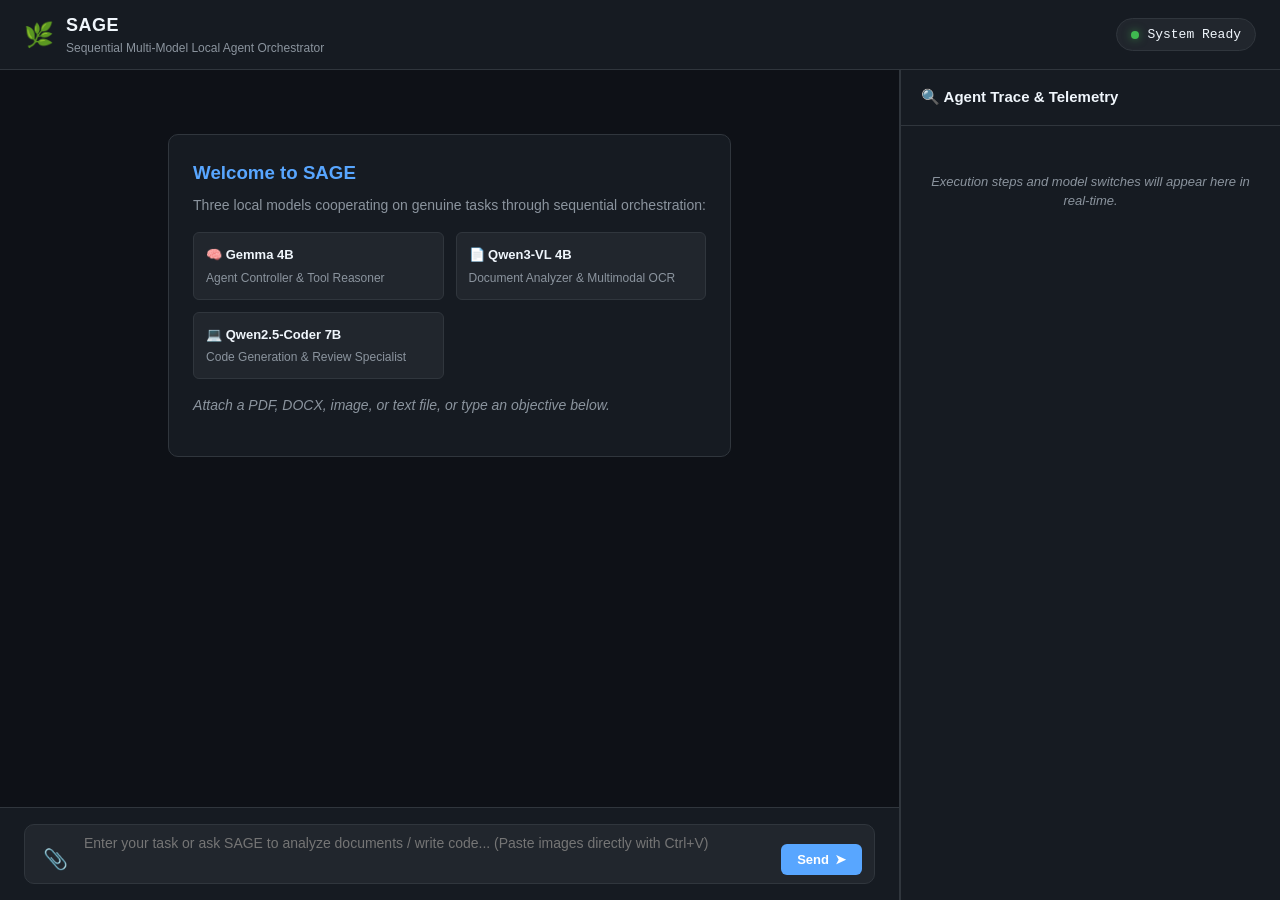
==== static/index.html @ 64a79b0f "feat: Implement minimal sequential multi-model agent orchestrator (SAGE)" ====
<!DOCTYPE html>
<html lang="en">
<head>
    <meta charset="UTF-8">
    <meta name="viewport" content="width=device-width, initial-scale=1.0">
    <title>SAGE — Local Multi-Model Agent</title>
    <link rel="stylesheet" href="/static/style.css">
</head>
<body>
    <div class="app-container">
        <!-- Header -->
        <header class="header">
            <div class="header-left">
                <div class="logo-icon">🌿</div>
                <div>
                    <h1>SAGE</h1>
                    <p class="subtitle">Sequential Multi-Model Local Agent Orchestrator</p>
                </div>
            </div>
            <div class="header-right">
                <div class="model-badge" id="statusBadge">
                    <span class="status-dot online"></span>
                    <span id="currentModelLabel">System Ready</span>
                </div>
            </div>
        </header>

        <!-- Main Content Layout -->
        <main class="main-layout">
            <!-- Chat Container -->
            <section class="chat-section">
                <div class="chat-history" id="chatHistory">
                    <div class="welcome-card">
                        <h3>Welcome to SAGE</h3>
                        <p>Three local models cooperating on genuine tasks through sequential orchestration:</p>
                        <div class="model-grid-summary">
                            <div class="summary-card">
                                <strong>🧠 Gemma 4B</strong>
                                <span>Agent Controller & Tool Reasoner</span>
                            </div>
                            <div class="summary-card">
                                <strong>📄 Qwen3-VL 4B</strong>
                                <span>Document Analyzer & Multimodal OCR</span>
                            </div>
                            <div class="summary-card">
                                <strong>💻 Qwen2.5-Coder 7B</strong>
                                <span>Code Generation & Review Specialist</span>
                            </div>
                        </div>
                        <p class="hint">Attach a PDF, DOCX, image, or text file, or type an objective below.</p>
                    </div>
                </div>

                <!-- Input Area -->
                <div class="input-container">
                    <!-- Attachments Preview Area -->
                    <div class="attachments-tray" id="attachmentsTray" style="display: none;"></div>

                    <!-- Drop Zone Overlay (Hidden until drag) -->
                    <div class="drop-zone-overlay" id="dropZoneOverlay">
                        <div class="drop-zone-content">
                            <span>📁 Drop files here to attach to SAGE</span>
                        </div>
                    </div>

                    <!-- Input Bar -->
                    <div class="input-bar">
                        <input type="file" id="fileInput" multiple style="display: none;">
                        <button type="button" class="btn-icon" id="attachBtn" title="Attach Files (PDF, DOCX, Images, Text)">
                            📎
                        </button>
                        <textarea 
                            id="promptInput" 
                            rows="2" 
                            placeholder="Enter your task or ask SAGE to analyze documents / write code... (Paste images directly with Ctrl+V)"
                        ></textarea>
                        <button type="button" class="btn-send" id="sendBtn">
                            <span>Send</span>
                            <span class="send-icon">➤</span>
                        </button>
                    </div>
                </div>
            </section>

            <!-- Trace & Telemetry Sidebar -->
            <aside class="trace-section" id="traceSidebar">
                <div class="trace-header">
                    <h2>🔍 Agent Trace & Telemetry</h2>
                </div>

                <!-- Telemetry Stats -->
                <div class="telemetry-card" id="telemetryCard" style="display: none;">
                    <div class="telemetry-title">Latest Run Metrics</div>
                    <div class="metrics-grid">
                        <div class="metric-item">
                            <span class="metric-label">Agent Calls:</span>
                            <span class="metric-val" id="metricAgentCalls">0</span>
                        </div>
                        <div class="metric-item">
                            <span class="metric-label">Doc Analyzer:</span>
                            <span class="metric-val" id="metricDocCalls">0</span>
                        </div>
                        <div class="metric-item">
                            <span class="metric-label">Coder Calls:</span>
                            <span class="metric-val" id="metricCoderCalls">0</span>
                        </div>
                        <div class="metric-item">
                            <span class="metric-label">Model Switches:</span>
                            <span class="metric-val" id="metricSwitches">0</span>
                        </div>
                        <div class="metric-item full-width">
                            <span class="metric-label">Total Wall Time:</span>
                            <span class="metric-val highlight" id="metricWallTime">0.00s</span>
                        </div>
                    </div>
                </div>

                <!-- Trace Events Stream -->
                <div class="trace-timeline" id="traceTimeline">
                    <div class="trace-empty">Execution steps and model switches will appear here in real-time.</div>
                </div>
            </aside>
        </main>
    </div>

    <script src="/static/app.js"></script>
</body>
</html>
---- static/style.css ----
:root {
    --bg-main: #0e1117;
    --bg-card: #161b22;
    --bg-subtle: #21262d;
    --border-color: #30363d;
    --text-main: #f0f6fc;
    --text-muted: #8b949e;
    --accent-blue: #58a6ff;
    --accent-green: #3fb950;
    --accent-purple: #bc8cff;
    --accent-yellow: #d29922;
    --accent-red: #f85149;
    --radius-sm: 6px;
    --radius-md: 10px;
    --font-mono: ui-monospace, SFMono-Regular, "SF Mono", Menlo, Consolas, "Liberation Mono", monospace;
    --font-sans: -apple-system, BlinkMacSystemFont, "Segoe UI", Helvetica, Arial, sans-serif;
}

* {
    box-sizing: border-box;
    margin: 0;
    padding: 0;
}

body {
    background-color: var(--bg-main);
    color: var(--text-main);
    font-family: var(--font-sans);
    line-height: 1.5;
    height: 100vh;
    display: flex;
    overflow: hidden;
}

.app-container {
    display: flex;
    flex-direction: column;
    width: 100vw;
    height: 100vh;
}

/* Header */
.header {
    display: flex;
    justify-content: space-between;
    align-items: center;
    padding: 12px 24px;
    background-color: var(--bg-card);
    border-bottom: 1px solid var(--border-color);
}

.header-left {
    display: flex;
    align-items: center;
    gap: 12px;
}

.logo-icon {
    font-size: 24px;
}

.header-left h1 {
    font-size: 18px;
    font-weight: 700;
    letter-spacing: 0.5px;
    color: var(--text-main);
}

.subtitle {
    font-size: 12px;
    color: var(--text-muted);
}

.model-badge {
    display: flex;
    align-items: center;
    gap: 8px;
    background-color: var(--bg-subtle);
    padding: 6px 14px;
    border-radius: 20px;
    border: 1px solid var(--border-color);
    font-size: 13px;
    font-family: var(--font-mono);
}

.status-dot {
    width: 8px;
    height: 8px;
    border-radius: 50%;
    background-color: var(--accent-green);
    box-shadow: 0 0 8px rgba(63, 185, 80, 0.6);
}

/* Main Layout */
.main-layout {
    display: flex;
    flex: 1;
    overflow: hidden;
}

/* Chat Section */
.chat-section {
    flex: 1;
    display: flex;
    flex-direction: column;
    border-right: 1px solid var(--border-color);
    background-color: var(--bg-main);
    position: relative;
}

.chat-history {
    flex: 1;
    padding: 24px;
    overflow-y: auto;
    display: flex;
    flex-direction: column;
    gap: 20px;
}

.welcome-card {
    background-color: var(--bg-card);
    border: 1px solid var(--border-color);
    border-radius: var(--radius-md);
    padding: 24px;
    max-width: 700px;
    margin: 40px auto 0 auto;
}

.welcome-card h3 {
    margin-bottom: 8px;
    color: var(--accent-blue);
}

.welcome-card p {
    color: var(--text-muted);
    font-size: 14px;
    margin-bottom: 16px;
}

.model-grid-summary {
    display: grid;
    grid-template-columns: repeat(auto-fit, minmax(180px, 1fr));
    gap: 12px;
    margin-bottom: 16px;
}

.summary-card {
    background-color: var(--bg-subtle);
    border: 1px solid var(--border-color);
    border-radius: var(--radius-sm);
    padding: 12px;
    display: flex;
    flex-direction: column;
    gap: 4px;
}

.summary-card strong {
    font-size: 13px;
    color: var(--text-main);
}

.summary-card span {
    font-size: 12px;
    color: var(--text-muted);
}

.hint {
    font-size: 13px;
    font-style: italic;
    color: var(--text-muted);
}

/* Chat Bubbles */
.chat-msg {
    display: flex;
    flex-direction: column;
    gap: 6px;
    max-width: 85%;
    animation: fadeIn 0.2s ease-in-out;
}

.chat-msg.user {
    align-self: flex-end;
}

.chat-msg.sage {
    align-self: flex-start;
}

.msg-header {
    font-size: 12px;
    font-weight: 600;
    color: var(--text-muted);
    display: flex;
    align-items: center;
    gap: 8px;
}

.msg-bubble {
    padding: 14px 18px;
    border-radius: var(--radius-md);
    font-size: 14px;
    line-height: 1.6;
    word-break: break-word;
}

.chat-msg.user .msg-bubble {
    background-color: #1f3a5f;
    border: 1px solid #2f5a8f;
    color: #ffffff;
}

.chat-msg.sage .msg-bubble {
    background-color: var(--bg-card);
    border: 1px solid var(--border-color);
    color: var(--text-main);
}

.msg-bubble pre {
    background-color: #0b0d11;
    border: 1px solid var(--border-color);
    border-radius: var(--radius-sm);
    padding: 12px;
    overflow-x: auto;
    margin: 10px 0;
    font-family: var(--font-mono);
    font-size: 13px;
}

.msg-bubble code {
    font-family: var(--font-mono);
    background-color: rgba(110, 118, 129, 0.2);
    padding: 2px 5px;
    border-radius: 4px;
    font-size: 13px;
}

.msg-attachments {
    display: flex;
    flex-wrap: wrap;
    gap: 8px;
    margin-top: 8px;
}

.msg-file-chip {
    background-color: var(--bg-subtle);
    border: 1px solid var(--border-color);
    border-radius: var(--radius-sm);
    padding: 4px 10px;
    font-size: 12px;
    display: flex;
    align-items: center;
    gap: 6px;
}

/* Input Area */
.input-container {
    padding: 16px 24px;
    background-color: var(--bg-card);
    border-top: 1px solid var(--border-color);
    position: relative;
}

.attachments-tray {
    display: flex;
    flex-wrap: wrap;
    gap: 10px;
    padding-bottom: 12px;
}

.attachment-pill {
    display: flex;
    align-items: center;
    gap: 8px;
    background-color: var(--bg-subtle);
    border: 1px solid var(--border-color);
    border-radius: var(--radius-sm);
    padding: 4px 8px;
    font-size: 12px;
}

.attachment-thumb {
    width: 28px;
    height: 28px;
    object-fit: cover;
    border-radius: 4px;
}

.remove-btn {
    background: none;
    border: none;
    color: var(--text-muted);
    cursor: pointer;
    font-size: 14px;
    font-weight: bold;
    padding: 0 4px;
}

.remove-btn:hover {
    color: var(--accent-red);
}

.input-bar {
    display: flex;
    align-items: flex-end;
    gap: 10px;
    background-color: var(--bg-subtle);
    border: 1px solid var(--border-color);
    border-radius: var(--radius-md);
    padding: 8px 12px;
}

.input-bar:focus-within {
    border-color: var(--accent-blue);
}

.btn-icon {
    background: none;
    border: none;
    font-size: 20px;
    cursor: pointer;
    color: var(--text-muted);
    padding: 4px 6px;
    border-radius: var(--radius-sm);
}

.btn-icon:hover {
    color: var(--text-main);
    background-color: rgba(255, 255, 255, 0.05);
}

textarea {
    flex: 1;
    background: none;
    border: none;
    color: var(--text-main);
    font-family: var(--font-sans);
    font-size: 14px;
    resize: none;
    outline: none;
    max-height: 150px;
    line-height: 1.5;
}

.btn-send {
    display: flex;
    align-items: center;
    gap: 6px;
    background-color: var(--accent-blue);
    color: #ffffff;
    border: none;
    border-radius: var(--radius-sm);
    padding: 8px 16px;
    font-size: 13px;
    font-weight: 600;
    cursor: pointer;
    transition: background 0.15s;
}

.btn-send:hover {
    background-color: #4090ea;
}

.btn-send:disabled {
    opacity: 0.5;
    cursor: not-allowed;
}

/* Trace Sidebar */
.trace-section {
    width: 380px;
    background-color: var(--bg-card);
    display: flex;
    flex-direction: column;
    border-left: 1px solid var(--border-color);
    overflow-y: auto;
}

.trace-header {
    padding: 16px 20px;
    border-bottom: 1px solid var(--border-color);
}

.trace-header h2 {
    font-size: 15px;
    font-weight: 600;
    color: var(--text-main);
}

.telemetry-card {
    margin: 16px;
    background-color: var(--bg-subtle);
    border: 1px solid var(--border-color);
    border-radius: var(--radius-sm);
    padding: 12px;
}

.telemetry-title {
    font-size: 12px;
    font-weight: 700;
    text-transform: uppercase;
    color: var(--accent-blue);
    margin-bottom: 8px;
    letter-spacing: 0.5px;
}

.metrics-grid {
    display: grid;
    grid-template-columns: 1fr 1fr;
    gap: 8px;
}

.metric-item {
    font-size: 12px;
    display: flex;
    justify-content: space-between;
}

.metric-item.full-width {
    grid-column: span 2;
    border-top: 1px solid var(--border-color);
    padding-top: 6px;
    margin-top: 4px;
}

.metric-label {
    color: var(--text-muted);
}

.metric-val {
    font-family: var(--font-mono);
    font-weight: bold;
    color: var(--text-main);
}

.metric-val.highlight {
    color: var(--accent-green);
}

.trace-timeline {
    padding: 16px;
    display: flex;
    flex-direction: column;
    gap: 12px;
}

.trace-empty {
    font-size: 13px;
    color: var(--text-muted);
    font-style: italic;
    text-align: center;
    padding: 30px 10px;
}

.trace-event {
    background-color: var(--bg-subtle);
    border-left: 3px solid var(--accent-blue);
    border-radius: 0 var(--radius-sm) var(--radius-sm) 0;
    padding: 10px 12px;
    font-size: 12px;
    animation: fadeIn 0.2s ease-in-out;
}

.trace-event.gemma {
    border-left-color: var(--accent-blue);
}

.trace-event.document_analyzer {
    border-left-color: var(--accent-purple);
}

.trace-event.coder {
    border-left-color: var(--accent-yellow);
}

.trace-event-actor {
    font-weight: bold;
    color: var(--text-main);
    display: flex;
    justify-content: space-between;
    margin-bottom: 4px;
}

.trace-event-detail {
    color: var(--text-muted);
    font-family: var(--font-mono);
    word-break: break-all;
    font-size: 11px;
}

/* Drag and Drop Overlay */
.drop-zone-overlay {
    position: absolute;
    top: 0;
    left: 0;
    right: 0;
    bottom: 0;
    background-color: rgba(14, 17, 23, 0.9);
    border: 2px dashed var(--accent-blue);
    display: none;
    justify-content: center;
    align-items: center;
    z-index: 10;
}

.drop-zone-overlay.active {
    display: flex;
}

.drop-zone-content {
    font-size: 16px;
    font-weight: 600;
    color: var(--accent-blue);
}

@keyframes fadeIn {
    from { opacity: 0; transform: translateY(4px); }
    to { opacity: 1; transform: translateY(0); }
}
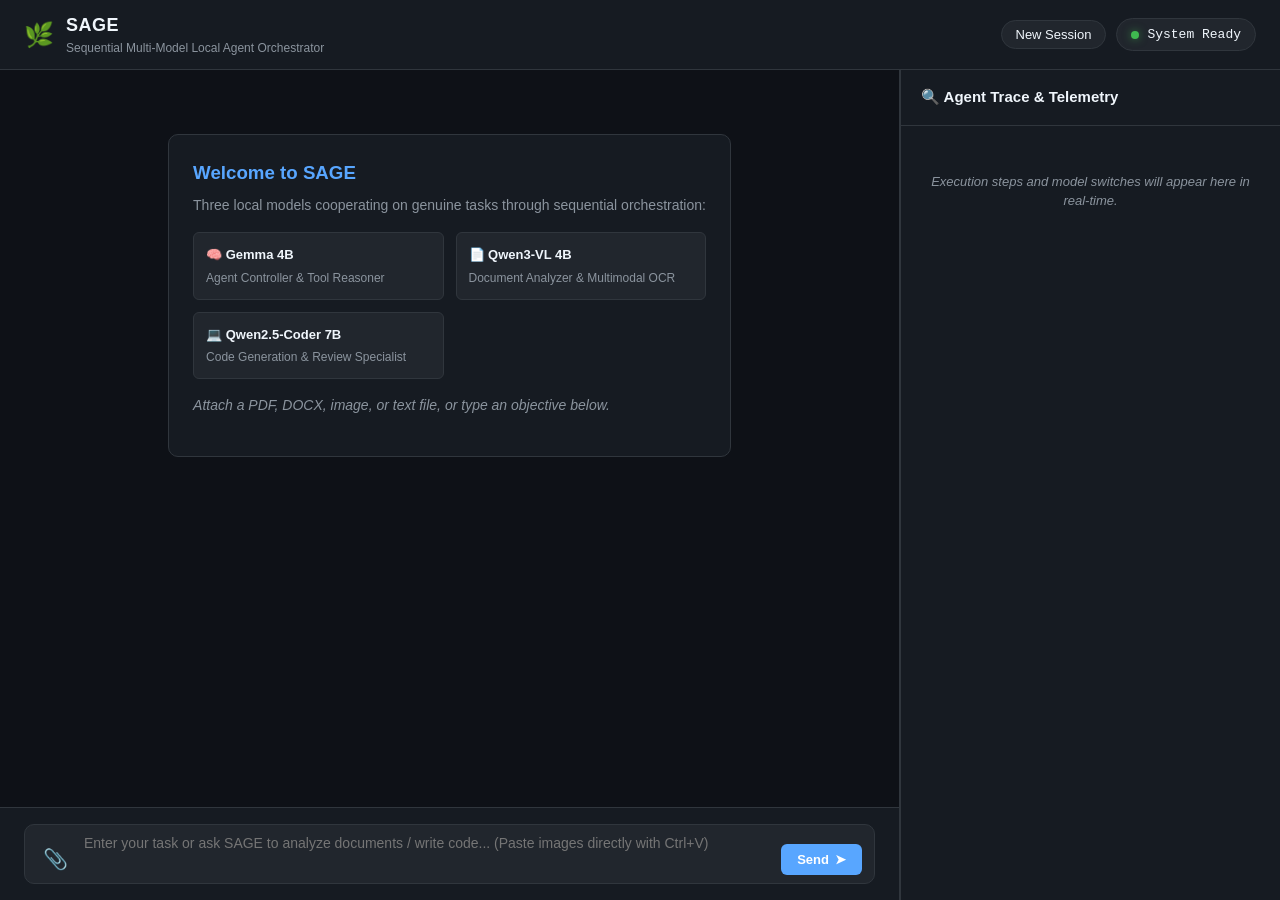
==== commit f8c7a656: "memory system" ====
--- a/static/index.html
+++ b/static/index.html
@@ -18,6 +18,7 @@
                 </div>
             </div>
             <div class="header-right">
+                <button type="button" class="btn-new-session" id="newSessionBtn" title="Start a fresh chat session">New Session</button>
                 <div class="model-badge" id="statusBadge">
                     <span class="status-dot online"></span>
                     <span id="currentModelLabel">System Ready</span>
--- a/static/style.css
+++ b/static/style.css
@@ -71,6 +71,31 @@
     color: var(--text-muted);
 }
 
+.header-right {
+    display: flex;
+    align-items: center;
+    gap: 10px;
+}
+
+.btn-new-session {
+    background-color: var(--bg-subtle);
+    color: var(--text-main);
+    border: 1px solid var(--border-color);
+    padding: 6px 14px;
+    border-radius: 20px;
+    font-size: 13px;
+    font-family: var(--font-sans);
+    font-weight: 500;
+    cursor: pointer;
+    transition: background-color 0.2s, border-color 0.2s;
+    outline: none;
+}
+
+.btn-new-session:hover {
+    background-color: #30363d;
+    border-color: var(--text-muted);
+}
+
 .model-badge {
     display: flex;
     align-items: center;
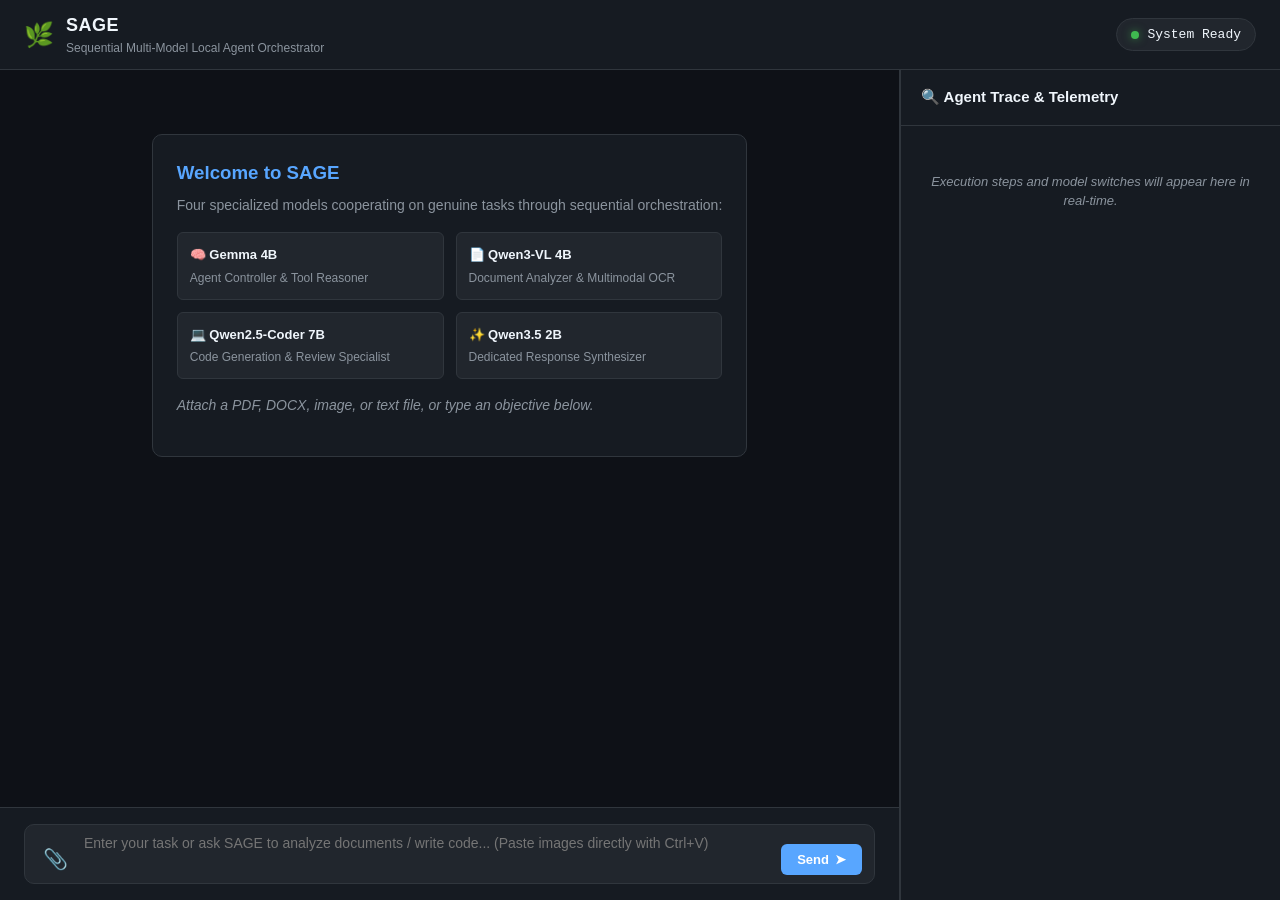
==== commit 7cc4a74d: "Update SAGE with Qwen3.5 tools, faster switching, UI improvements, and JS fix" ====
--- a/static/index.html
+++ b/static/index.html
@@ -4,7 +4,7 @@
     <meta charset="UTF-8">
     <meta name="viewport" content="width=device-width, initial-scale=1.0">
     <title>SAGE — Local Multi-Model Agent</title>
-    <link rel="stylesheet" href="/static/style.css">
+    <link rel="stylesheet" href="/static/style.css?v=2.4">
 </head>
 <body>
     <div class="app-container">
@@ -18,7 +18,6 @@
                 </div>
             </div>
             <div class="header-right">
-                <button type="button" class="btn-new-session" id="newSessionBtn" title="Start a fresh chat session">New Session</button>
                 <div class="model-badge" id="statusBadge">
                     <span class="status-dot online"></span>
                     <span id="currentModelLabel">System Ready</span>
@@ -33,7 +32,7 @@
                 <div class="chat-history" id="chatHistory">
                     <div class="welcome-card">
                         <h3>Welcome to SAGE</h3>
-                        <p>Three local models cooperating on genuine tasks through sequential orchestration:</p>
+                        <p>Four specialized models cooperating on genuine tasks through sequential orchestration:</p>
                         <div class="model-grid-summary">
                             <div class="summary-card">
                                 <strong>🧠 Gemma 4B</strong>
@@ -46,6 +45,10 @@
                             <div class="summary-card">
                                 <strong>💻 Qwen2.5-Coder 7B</strong>
                                 <span>Code Generation & Review Specialist</span>
+                            </div>
+                            <div class="summary-card">
+                                <strong>✨ Qwen3.5 2B</strong>
+                                <span>Dedicated Response Synthesizer</span>
                             </div>
                         </div>
                         <p class="hint">Attach a PDF, DOCX, image, or text file, or type an objective below.</p>
@@ -94,16 +97,24 @@
                     <div class="telemetry-title">Latest Run Metrics</div>
                     <div class="metrics-grid">
                         <div class="metric-item">
-                            <span class="metric-label">Agent Calls:</span>
+                            <span class="metric-label">🧠 Gemma 4B:</span>
                             <span class="metric-val" id="metricAgentCalls">0</span>
                         </div>
                         <div class="metric-item">
-                            <span class="metric-label">Doc Analyzer:</span>
+                            <span class="metric-label">📄 Qwen3-VL:</span>
                             <span class="metric-val" id="metricDocCalls">0</span>
                         </div>
                         <div class="metric-item">
-                            <span class="metric-label">Coder Calls:</span>
+                            <span class="metric-label">💻 Qwen2.5-Coder:</span>
                             <span class="metric-val" id="metricCoderCalls">0</span>
+                        </div>
+                        <div class="metric-item">
+                            <span class="metric-label">✨ Qwen3.5 2B:</span>
+                            <span class="metric-val" id="metricSynthesizerCalls">0</span>
+                        </div>
+                        <div class="metric-item">
+                            <span class="metric-label">Qwen3.5 Time:</span>
+                            <span class="metric-val highlight" id="metricSynthTime">0.00s</span>
                         </div>
                         <div class="metric-item">
                             <span class="metric-label">Model Switches:</span>
@@ -124,6 +135,6 @@
         </main>
     </div>
 
-    <script src="/static/app.js"></script>
+    <script src="/static/app.js?v=2.4"></script>
 </body>
 </html>
--- a/static/style.css
+++ b/static/style.css
@@ -71,31 +71,6 @@
     color: var(--text-muted);
 }
 
-.header-right {
-    display: flex;
-    align-items: center;
-    gap: 10px;
-}
-
-.btn-new-session {
-    background-color: var(--bg-subtle);
-    color: var(--text-main);
-    border: 1px solid var(--border-color);
-    padding: 6px 14px;
-    border-radius: 20px;
-    font-size: 13px;
-    font-family: var(--font-sans);
-    font-weight: 500;
-    cursor: pointer;
-    transition: background-color 0.2s, border-color 0.2s;
-    outline: none;
-}
-
-.btn-new-session:hover {
-    background-color: #30363d;
-    border-color: var(--text-muted);
-}
-
 .model-badge {
     display: flex;
     align-items: center;
@@ -496,6 +471,10 @@
 
 .trace-event.coder {
     border-left-color: var(--accent-yellow);
+}
+
+.trace-event.final_synthesizer {
+    border-left-color: #d946ef;
 }
 
 .trace-event-actor {
@@ -542,3 +521,184 @@
     from { opacity: 0; transform: translateY(4px); }
     to { opacity: 1; transform: translateY(0); }
 }
+
+/* Raw Turn Details Box */
+.trace-event details.raw-turn {
+    margin-top: 6px;
+    font-size: 11px;
+}
+
+.trace-event details.raw-turn summary {
+    cursor: pointer;
+    color: var(--accent-blue);
+    font-weight: 500;
+    user-select: none;
+}
+
+.trace-event details.raw-turn summary:hover {
+    text-decoration: underline;
+}
+
+.trace-event .raw-box {
+    margin: 4px 0 0 0;
+    padding: 6px 8px;
+    background: #0d1117;
+    border: 1px solid #30363d;
+    border-radius: 4px;
+    font-family: var(--font-mono);
+    font-size: 11px;
+    line-height: 1.4;
+    white-space: pre-wrap;
+    word-break: break-all;
+    color: #e6edf3;
+}
+
+.trace-event .raw-box .tag {
+    display: inline-block;
+    padding: 1px 4px;
+    border-radius: 3px;
+    font-size: 9px;
+    font-weight: bold;
+    text-transform: uppercase;
+    margin-bottom: 4px;
+}
+
+.trace-event .raw-box .tag.input {
+    background: #1f3a5f;
+    color: #58a6ff;
+}
+
+.trace-event .raw-box .tag.output {
+    background: #1e3a29;
+    color: #3fb950;
+}
+
+/* --- Visual Artifacts & Confident Images --- */
+.referenced-images-gallery {
+    display: flex;
+    flex-wrap: wrap;
+    gap: 12px;
+    margin-top: 14px;
+    padding-top: 12px;
+    border-top: 1px dashed var(--border-color);
+}
+
+.artifact-image-card {
+    background: var(--bg-main);
+    border: 1px solid var(--border-color);
+    border-radius: var(--radius-md);
+    padding: 10px;
+    max-width: 320px;
+    display: flex;
+    flex-direction: column;
+    gap: 8px;
+    transition: transform 0.2s ease, border-color 0.2s ease, box-shadow 0.2s ease;
+}
+
+.artifact-image-card:hover {
+    transform: translateY(-2px);
+    border-color: var(--accent-purple);
+    box-shadow: 0 4px 12px rgba(188, 140, 255, 0.15);
+}
+
+.artifact-image-header {
+    display: flex;
+    align-items: center;
+    justify-content: space-between;
+    gap: 8px;
+}
+
+.artifact-image-id {
+    font-family: var(--font-mono);
+    font-size: 11px;
+    color: var(--accent-purple);
+    font-weight: 600;
+}
+
+.artifact-image-card a,
+.inline-image-card a {
+    display: block;
+    overflow: hidden;
+    border-radius: var(--radius-sm);
+    background: #000;
+}
+
+.artifact-image-card img,
+.inline-image-card img {
+    display: block;
+    max-width: 100%;
+    max-height: 240px;
+    object-fit: contain;
+    border-radius: var(--radius-sm);
+    transition: opacity 0.2s ease, transform 0.2s ease;
+    cursor: zoom-in;
+}
+
+.artifact-image-card:hover img,
+.inline-image-card:hover img {
+    transform: scale(1.02);
+}
+
+.artifact-image-caption,
+.inline-image-caption {
+    font-size: 11px;
+    color: var(--text-muted);
+    line-height: 1.4;
+    word-break: break-word;
+}
+
+.inline-image-card {
+    display: inline-flex;
+    flex-direction: column;
+    margin: 10px 0;
+    max-width: 360px;
+    border: 1px solid var(--border-color);
+    border-radius: var(--radius-md);
+    padding: 8px;
+    background: var(--bg-main);
+}
+
+/* Chat Message Model Telemetry Pills */
+.msg-model-pills {
+    display: inline-flex;
+    flex-wrap: wrap;
+    gap: 6px;
+    margin-left: 10px;
+    vertical-align: middle;
+}
+
+.model-pill {
+    font-size: 10px;
+    font-family: var(--font-mono);
+    padding: 2px 8px;
+    border-radius: 12px;
+    background: rgba(255, 255, 255, 0.06);
+    border: 1px solid var(--border-color);
+    font-weight: 500;
+    display: inline-flex;
+    align-items: center;
+}
+
+.model-pill.gemma {
+    color: var(--accent-blue);
+    border-color: rgba(59, 130, 246, 0.35);
+    background: rgba(59, 130, 246, 0.08);
+}
+
+.model-pill.doc {
+    color: var(--accent-purple);
+    border-color: rgba(168, 85, 247, 0.35);
+    background: rgba(168, 85, 247, 0.08);
+}
+
+.model-pill.coder {
+    color: var(--accent-yellow);
+    border-color: rgba(234, 179, 8, 0.35);
+    background: rgba(234, 179, 8, 0.08);
+}
+
+.model-pill.qwen35 {
+    color: #e879f9;
+    border-color: rgba(217, 70, 239, 0.4);
+    background: rgba(217, 70, 239, 0.12);
+}
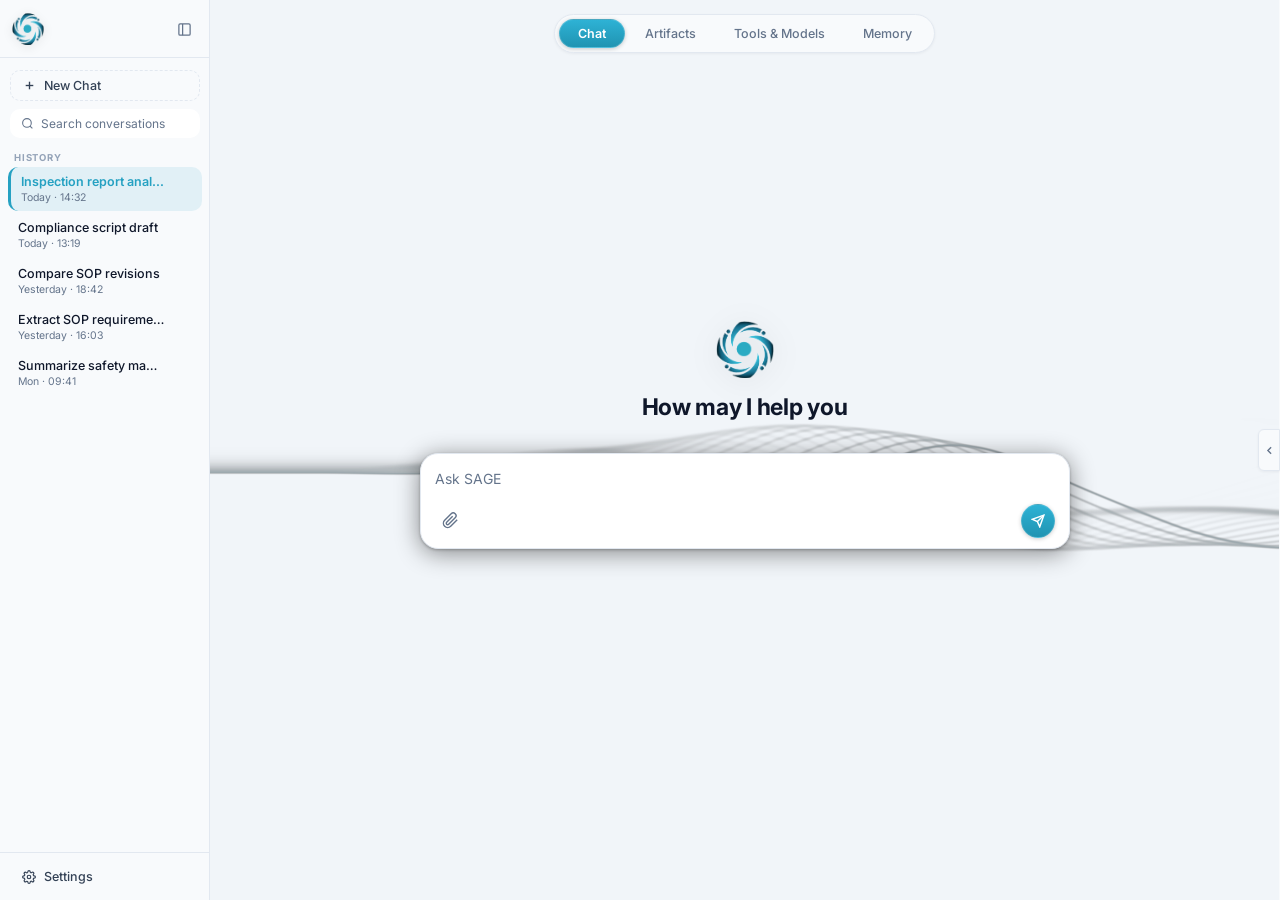
==== commit 1123db39: "Update frontend with 3D artifact graph, memory vault, and backend wiring" ====
--- a/static/index.html
+++ b/static/index.html
@@ -4,137 +4,827 @@
     <meta charset="UTF-8">
     <meta name="viewport" content="width=device-width, initial-scale=1.0">
     <title>SAGE — Local Multi-Model Agent</title>
-    <link rel="stylesheet" href="/static/style.css?v=2.4">
+    <meta name="description" content="SAGE — Sequential Multi-Model Local Agent Orchestrator.">
+    <link rel="preconnect" href="https://fonts.googleapis.com">
+    <link rel="preconnect" href="https://fonts.gstatic.com" crossorigin>
+    <link href="https://fonts.googleapis.com/css2?family=Inter:wght@300;400;500;600;700&display=swap" rel="stylesheet">
+    <link rel="stylesheet" href="/static/style.css">
 </head>
 <body>
-    <div class="app-container">
-        <!-- Header -->
-        <header class="header">
-            <div class="header-left">
-                <div class="logo-icon">🌿</div>
-                <div>
-                    <h1>SAGE</h1>
-                    <p class="subtitle">Sequential Multi-Model Local Agent Orchestrator</p>
-                </div>
-            </div>
-            <div class="header-right">
-                <div class="model-badge" id="statusBadge">
-                    <span class="status-dot online"></span>
-                    <span id="currentModelLabel">System Ready</span>
-                </div>
-            </div>
-        </header>
-
-        <!-- Main Content Layout -->
-        <main class="main-layout">
-            <!-- Chat Container -->
-            <section class="chat-section">
-                <div class="chat-history" id="chatHistory">
-                    <div class="welcome-card">
-                        <h3>Welcome to SAGE</h3>
-                        <p>Four specialized models cooperating on genuine tasks through sequential orchestration:</p>
-                        <div class="model-grid-summary">
-                            <div class="summary-card">
-                                <strong>🧠 Gemma 4B</strong>
-                                <span>Agent Controller & Tool Reasoner</span>
+<div class="app-shell">
+
+    <!-- ════ LEFT SIDEBAR REVEAL BUTTON (fixed, shown when collapsed) ════ -->
+    <button class="reveal-btn reveal-left" id="openLeftBtn" title="Open sidebar">
+        <img src="/static/sage-logo.png" class="reveal-logo-img" alt="SAGE Logo">
+    </button>
+
+    <!-- ════════════════════ LEFT SIDEBAR ════════════════════ -->
+    <aside class="sidebar-left" id="sidebarLeft">
+
+        <!-- Brand header -->
+        <div class="sidebar-header">
+            <div class="brand-mark">
+                <img src="/static/sage-logo.png" class="brand-logo-img" alt="SAGE Logo" title="SAGE">
+            </div>
+            <button class="icon-btn" id="closeLeftBtn" title="Collapse">
+                <svg width="15" height="15" viewBox="0 0 24 24" fill="none" stroke="currentColor" stroke-width="2"><rect x="3" y="3" width="18" height="18" rx="2"/><line x1="9" y1="3" x2="9" y2="21"/></svg>
+            </button>
+        </div>
+
+        <!-- Sidebar scrollable body -->
+        <div class="sidebar-body">
+            <button class="new-chat-btn" id="newChatBtn">
+                <svg width="13" height="13" viewBox="0 0 24 24" fill="none" stroke="currentColor" stroke-width="2.5"><line x1="12" y1="5" x2="12" y2="19"/><line x1="5" y1="12" x2="19" y2="12"/></svg>
+                New Chat
+            </button>
+
+            <div class="sidebar-search">
+                <svg width="13" height="13" viewBox="0 0 24 24" fill="none" stroke="currentColor" stroke-width="2"><circle cx="11" cy="11" r="8"/><line x1="21" y1="21" x2="16.65" y2="16.65"/></svg>
+                <input type="text" id="searchInput" placeholder="Search conversations">
+            </div>
+
+            <div class="sec-label">HISTORY</div>
+            <nav class="history-list" id="historyList">
+                <div class="history-item active" data-id="1">
+                    <div class="h-text">
+                        <span class="h-title">Inspection report analysis</span>
+                        <span class="h-time">Today · 14:32</span>
+                    </div>
+                    <button class="h-del-btn" title="Delete chat" aria-label="Delete chat">
+                        <svg width="13" height="13" viewBox="0 0 24 24" fill="none" stroke="currentColor" stroke-width="2"><polyline points="3 6 5 6 21 6"/><path d="M19 6v14a2 2 0 0 1-2 2H7a2 2 0 0 1-2-2V6m3 0V4a2 2 0 0 1 2-2h4a2 2 0 0 1 2 2v2"/></svg>
+                    </button>
+                </div>
+                <div class="history-item" data-id="2">
+                    <div class="h-text">
+                        <span class="h-title">Compliance script draft</span>
+                        <span class="h-time">Today · 13:19</span>
+                    </div>
+                    <button class="h-del-btn" title="Delete chat" aria-label="Delete chat">
+                        <svg width="13" height="13" viewBox="0 0 24 24" fill="none" stroke="currentColor" stroke-width="2"><polyline points="3 6 5 6 21 6"/><path d="M19 6v14a2 2 0 0 1-2 2H7a2 2 0 0 1-2-2V6m3 0V4a2 2 0 0 1 2-2h4a2 2 0 0 1 2 2v2"/></svg>
+                    </button>
+                </div>
+                <div class="history-item" data-id="3">
+                    <div class="h-text">
+                        <span class="h-title">Compare SOP revisions</span>
+                        <span class="h-time">Yesterday · 18:42</span>
+                    </div>
+                    <button class="h-del-btn" title="Delete chat" aria-label="Delete chat">
+                        <svg width="13" height="13" viewBox="0 0 24 24" fill="none" stroke="currentColor" stroke-width="2"><polyline points="3 6 5 6 21 6"/><path d="M19 6v14a2 2 0 0 1-2 2H7a2 2 0 0 1-2-2V6m3 0V4a2 2 0 0 1 2-2h4a2 2 0 0 1 2 2v2"/></svg>
+                    </button>
+                </div>
+                <div class="history-item" data-id="4">
+                    <div class="h-text">
+                        <span class="h-title">Extract SOP requirements</span>
+                        <span class="h-time">Yesterday · 16:03</span>
+                    </div>
+                    <button class="h-del-btn" title="Delete chat" aria-label="Delete chat">
+                        <svg width="13" height="13" viewBox="0 0 24 24" fill="none" stroke="currentColor" stroke-width="2"><polyline points="3 6 5 6 21 6"/><path d="M19 6v14a2 2 0 0 1-2 2H7a2 2 0 0 1-2-2V6m3 0V4a2 2 0 0 1 2-2h4a2 2 0 0 1 2 2v2"/></svg>
+                    </button>
+                </div>
+                <div class="history-item" data-id="5">
+                    <div class="h-text">
+                        <span class="h-title">Summarize safety manual</span>
+                        <span class="h-time">Mon · 09:41</span>
+                    </div>
+                    <button class="h-del-btn" title="Delete chat" aria-label="Delete chat">
+                        <svg width="13" height="13" viewBox="0 0 24 24" fill="none" stroke="currentColor" stroke-width="2"><polyline points="3 6 5 6 21 6"/><path d="M19 6v14a2 2 0 0 1-2 2H7a2 2 0 0 1-2-2V6m3 0V4a2 2 0 0 1 2-2h4a2 2 0 0 1 2 2v2"/></svg>
+                    </button>
+                </div>
+            </nav>
+        </div>
+
+        <!-- Settings at bottom -->
+        <div class="sidebar-foot">
+            <button class="settings-trigger" id="settingsBtn">
+                <svg width="14" height="14" viewBox="0 0 24 24" fill="none" stroke="currentColor" stroke-width="2"><circle cx="12" cy="12" r="3"/><path d="M19.4 15a1.65 1.65 0 0 0 .33 1.82l.06.06a2 2 0 0 1-2.83 2.83l-.06-.06a1.65 1.65 0 0 0-1.82-.33 1.65 1.65 0 0 0-1 1.51V21a2 2 0 0 1-4 0v-.09A1.65 1.65 0 0 0 9 19.4a1.65 1.65 0 0 0-1.82.33l-.06.06a2 2 0 0 1-2.83-2.83l.06-.06A1.65 1.65 0 0 0 4.68 15a1.65 1.65 0 0 0-1.51-1H3a2 2 0 0 1 0-4h.09A1.65 1.65 0 0 0 4.6 9a1.65 1.65 0 0 0-.33-1.82l-.06-.06a2 2 0 0 1 2.83-2.83l.06.06A1.65 1.65 0 0 0 9 4.68a1.65 1.65 0 0 0 1-1.51V3a2 2 0 0 1 4 0v.09a1.65 1.65 0 0 0 1 1.51 1.65 1.65 0 0 0 1.82-.33l.06-.06a2 2 0 0 1 2.83 2.83l-.06.06A1.65 1.65 0 0 0 19.4 9a1.65 1.65 0 0 0 1.51 1H21a2 2 0 0 1 0 4h-.09a1.65 1.65 0 0 0-1.51 1z"/></svg>
+                Settings
+            </button>
+        </div>
+
+        <!-- Settings panel (slides up from footer) -->
+        <div class="settings-panel" id="settingsPanel">
+            <div class="sp-header">
+                <span>Settings</span>
+                <button class="icon-btn" id="closeSettingsBtn">
+                    <svg width="13" height="13" viewBox="0 0 24 24" fill="none" stroke="currentColor" stroke-width="2.5"><line x1="18" y1="6" x2="6" y2="18"/><line x1="6" y1="6" x2="18" y2="18"/></svg>
+                </button>
+            </div>
+            <div class="sp-body">
+                <div class="sp-group">
+                    <div class="sp-group-label">APPEARANCE</div>
+                    <div class="sp-row">
+                        <span>Theme</span>
+                        <select class="sp-select"><option>Light</option><option>Dark</option><option>System</option></select>
+                    </div>
+                    <div class="sp-row">
+                        <span>Font size</span>
+                        <select class="sp-select"><option>Small</option><option selected>Medium</option><option>Large</option></select>
+                    </div>
+                </div>
+                <div class="sp-group">
+                    <div class="sp-group-label">MODEL</div>
+                    <div class="sp-row">
+                        <span>Default model</span>
+                        <select class="sp-select"><option>Auto</option><option>Gemma 4B</option><option>Qwen3-VL</option></select>
+                    </div>
+                    <div class="sp-row">
+                        <span>Temperature</span>
+                        <select class="sp-select"><option>0.3</option><option selected>0.7</option><option>1.0</option></select>
+                    </div>
+                </div>
+                <div class="sp-group">
+                    <div class="sp-group-label">PRIVACY</div>
+                    <div class="sp-row">
+                        <span>Save history</span>
+                        <label class="toggle"><input type="checkbox" checked><span class="tk"></span></label>
+                    </div>
+                    <div class="sp-row">
+                        <span>Send telemetry</span>
+                        <label class="toggle"><input type="checkbox"><span class="tk"></span></label>
+                    </div>
+                </div>
+            </div>
+        </div>
+
+        <!-- Drag resize handle -->
+        <div class="drag-handle drag-left" id="leftDragHandle"></div>
+    </aside>
+
+    <!-- ════════════════════ CHAT MAIN ════════════════════ -->
+    <main class="chat-main" id="chatMain" data-state="initial">
+        <!-- Interactive Threads WebGL Background for Chat Tab -->
+        <canvas class="chat-threads-canvas" id="chatThreadsCanvas"></canvas>
+
+        <!-- Tabs (centered pill, hidden scrollbar) -->
+        <div class="tabs-wrapper">
+            <nav class="chat-tabs" id="chatTabs">
+                <button class="tab-btn active" data-tab="chat">Chat</button>
+                <button class="tab-btn" data-tab="artifacts">Artifacts</button>
+                <button class="tab-btn" data-tab="tools-models">Tools &amp; Models</button>
+                <button class="tab-btn" data-tab="memory">Memory</button>
+            </nav>
+        </div>
+
+        <!-- Chat body: welcome + messages + input all live here -->
+        <div class="chat-body" id="chatBody">
+
+            <!-- Welcome overlay (initial state) -->
+            <div class="welcome-overlay" id="welcomeOverlay">
+                <div class="welcome-icon">
+                    <img src="/static/sage-logo.png" class="welcome-logo-img" alt="SAGE Logo">
+                </div>
+                <h1 class="welcome-heading">How may I help you</h1>
+            </div>
+
+            <!-- Messages (active state) -->
+            <div class="chat-messages" id="chatMessages"></div>
+
+            <!-- Drag-and-drop overlay -->
+            <div class="drop-zone" id="dropZoneOverlay">
+                <div class="drop-zone-inner">
+                    <svg width="30" height="30" viewBox="0 0 24 24" fill="none" stroke="currentColor" stroke-width="1.5"><path d="M21 15v4a2 2 0 0 1-2 2H5a2 2 0 0 1-2-2v-4"/><polyline points="17 8 12 3 7 8"/><line x1="12" y1="3" x2="12" y2="15"/></svg>
+                    <span>Drop files to attach</span>
+                </div>
+            </div>
+
+            <!-- Input area (Claude / ChatGPT style unified card) -->
+            <div class="chat-input-area" id="chatInputArea">
+                <input type="file" id="fileInput" multiple style="display:none">
+                <div class="input-card" id="inputCard">
+                    <!-- Attachments preview tray (ChatGPT style, inside the card at top) -->
+                    <div class="attachments-tray" id="attachmentsTray"></div>
+
+                    <!-- Text input area -->
+                    <div class="input-text-wrap">
+                        <textarea id="promptInput" rows="1" placeholder="Ask SAGE"></textarea>
+                    </div>
+
+                    <!-- Bottom toolbar with attach button and send button (like Claude) -->
+                    <div class="input-toolbar">
+                        <div class="it-left">
+                            <button class="iab attach-btn" id="attachBtn" title="Attach document or file">
+                                <svg width="17" height="17" viewBox="0 0 24 24" fill="none" stroke="currentColor" stroke-width="2"><path d="M21.44 11.05l-9.19 9.19a6 6 0 0 1-8.49-8.49l9.19-9.19a4 4 0 0 1 5.66 5.66l-9.2 9.19a2 2 0 0 1-2.83-2.83l8.49-8.48"/></svg>
+                            </button>
+                        </div>
+                        <div class="it-right">
+                            <button class="stop-btn" id="stopBtn" style="display:none">
+                                <svg width="11" height="11" viewBox="0 0 24 24" fill="currentColor"><rect x="4" y="4" width="16" height="16" rx="2"/></svg>
+                                Stop
+                            </button>
+                            <button class="send-btn" id="sendBtn" title="Send message">
+                                <svg width="14" height="14" viewBox="0 0 24 24" fill="none" stroke="currentColor" stroke-width="2.5"><line x1="22" y1="2" x2="11" y2="13"/><polygon points="22 2 15 22 11 13 2 9 22 2"/></svg>
+                            </button>
+                        </div>
+                    </div>
+                </div>
+            </div>
+        </div>
+
+        <!-- ════════════════════ 3D ARTIFACT GRAPH VIEW ════════════════════ -->
+        <div class="artifacts-view" id="artifactsView" style="display: none;">
+            <!-- Top HUD Bar: Search, Category Filters, Options -->
+            <div class="graph-hud-top">
+                <div class="graph-search-box">
+                    <svg width="14" height="14" viewBox="0 0 24 24" fill="none" stroke="currentColor" stroke-width="2"><circle cx="11" cy="11" r="8"/><line x1="21" y1="21" x2="16.65" y2="16.65"/></svg>
+                    <input type="text" id="graphSearchInput" placeholder="Search artifacts..." autocomplete="off">
+                    <button class="graph-clear-search" id="graphClearSearchBtn" style="display:none;" title="Clear search">&times;</button>
+                </div>
+
+                <div class="graph-filter-pills" id="graphFilterPills">
+                    <button class="graph-pill active" data-type="all">All</button>
+                    <button class="graph-pill" data-type="pdf">PDF</button>
+                    <button class="graph-pill" data-type="docx">DOCX</button>
+                    <button class="graph-pill" data-type="image">Images</button>
+                    <button class="graph-pill" data-type="code">Code</button>
+                    <button class="graph-pill" data-type="text">Text</button>
+                </div>
+
+                <div class="graph-options">
+                    <label class="graph-toggle-label" title="Toggle showing only artifacts that have connections">
+                        <input type="checkbox" id="graphConnectedToggle">
+                        <span>Connected Only</span>
+                    </label>
+                    <button class="graph-add-files-btn" id="graphAddFilesBtn" title="Add files to preview as 3D artifacts" onclick="document.getElementById('artifactFileInput') &amp;&amp; document.getElementById('artifactFileInput').click()">
+                        <svg width="12" height="12" viewBox="0 0 24 24" fill="none" stroke="currentColor" stroke-width="2.5"><line x1="12" y1="5" x2="12" y2="19"/><line x1="5" y1="12" x2="19" y2="12"/></svg>
+                        <span>Add Files</span>
+                    </button>
+                    <input type="file" id="artifactFileInput" multiple accept=".pdf,.docx,.doc,.txt,.png,.jpg,.jpeg,.csv,.xlsx,.py,.js,.json,.md" style="display:none;">
+                </div>
+            </div>
+
+            <!-- 3D WebGL Canvas Container -->
+            <div class="graph-canvas-container" id="artifactGraphCanvas"></div>
+
+            <!-- Interactive Node Tooltip Card -->
+            <div class="graph-tooltip" id="artifactGraphTooltip" style="display: none;"></div>
+
+            <!-- Bottom Floating HUD: Stats, Controls, Hint -->
+            <div class="graph-hud-bottom">
+                <div class="graph-stats">
+                    <span class="graph-stat-badge" id="graphNodeCount">0 artifacts</span>
+                    <span class="graph-stat-badge" id="graphEdgeCount">0 relations</span>
+                </div>
+                
+                <div class="graph-controls-actions">
+                    <button class="graph-hud-btn" id="graphResetViewBtn" title="Reset 3D camera view">
+                        <svg width="13" height="13" viewBox="0 0 24 24" fill="none" stroke="currentColor" stroke-width="2"><path d="M3 12a9 9 0 1 0 9-9 9.75 9.75 0 0 0-6.74 2.74L3 8"/><path d="M3 3v5h5"/></svg>
+                        <span>Reset View</span>
+                    </button>
+                    <button class="graph-hud-btn" id="graphFocusSelectedBtn" title="Focus camera on selected node">
+                        <svg width="13" height="13" viewBox="0 0 24 24" fill="none" stroke="currentColor" stroke-width="2"><circle cx="12" cy="12" r="3"/><path d="M3 12h3m12 0h3M12 3v3m0 12v3"/></svg>
+                        <span>Focus</span>
+                    </button>
+                    <button class="graph-hud-btn" id="graphRefreshBtn" title="Refresh graph data">
+                        <svg width="13" height="13" viewBox="0 0 24 24" fill="none" stroke="currentColor" stroke-width="2"><path d="M21.5 2v6h-6M21.34 15.57a10 10 0 1 1-.57-8.38l5.67-5.67"/></svg>
+                        <span>Refresh</span>
+                    </button>
+                    <button class="graph-hud-btn graph-delete-btn" id="graphDeleteBtn" title="Delete selected artifact" style="display:none; color:#f87171;">
+                        <svg width="13" height="13" viewBox="0 0 24 24" fill="none" stroke="currentColor" stroke-width="2"><polyline points="3 6 5 6 21 6"/><path d="M19 6v14a2 2 0 0 1-2 2H7a2 2 0 0 1-2-2V6m3 0V4a2 2 0 0 1 2-2h4a2 2 0 0 1 2 2v2"/></svg>
+                        <span>Delete</span>
+                    </button>
+                </div>
+
+                <div class="graph-hint">
+                    <span>Double-click node to preview document · Drag to rotate · Scroll to zoom</span>
+                </div>
+            </div>
+
+            <!-- Empty State Overlay (shown when 0 artifacts) -->
+            <div class="graph-empty-state" id="graphEmptyState" style="display: none;">
+                <div class="ges-icon">
+                    <svg width="36" height="36" viewBox="0 0 24 24" fill="none" stroke="currentColor" stroke-width="1.6"><circle cx="6" cy="6" r="3"/><circle cx="18" cy="18" r="3"/><circle cx="18" cy="6" r="3"/><line x1="8.5" y1="7.5" x2="15.5" y2="16.5"/><line x1="8.5" y1="6" x2="15.5" y2="6"/></svg>
+                </div>
+                <h3>No Artifacts Uploaded Yet</h3>
+                <p>Upload PDFs, Word documents, images, or spreadsheets to explore their interactive 3D relationship graph.</p>
+                <button class="ges-btn" id="graphUploadPromptBtn" onclick="document.getElementById('artifactFileInput') &amp;&amp; document.getElementById('artifactFileInput').click()">
+                    <svg width="14" height="14" viewBox="0 0 24 24" fill="none" stroke="currentColor" stroke-width="2"><path d="M21 15v4a2 2 0 0 1-2 2H5a2 2 0 0 1-2-2v-4"/><polyline points="17 8 12 3 7 8"/><line x1="12" y1="3" x2="12" y2="15"/></svg>
+                    <span>Upload Document</span>
+                </button>
+            </div>
+        </div>
+
+        <!-- ════════════════════ TOOLS & MODELS VIEW (Whiteboard Architecture) ════════════════════ -->
+        <div class="tools-models-view" id="toolsModelsView" style="display: none;">
+            
+            <!-- Scrollable Content Body -->
+            <div class="tm-content-scroll">
+                <div class="tm-container">
+
+                    <!-- ═══════════ UPPER SECTION: TOOLS (LEFT) | MODELS (RIGHT) ═══════════ -->
+                    <div class="tm-split-panel">
+                        
+                        <!-- LEFT PANEL: TOOLS -->
+                        <div class="tm-panel-col tm-panel-tools">
+                            <div class="tm-panel-header">
+                                <h3 class="tm-panel-title">Tools</h3>
+                                <span class="tm-count-tag">7 Tools</span>
                             </div>
-                            <div class="summary-card">
-                                <strong>📄 Qwen3-VL 4B</strong>
-                                <span>Document Analyzer & Multimodal OCR</span>
+
+                            <div class="tm-whiteboard-list tm-tools-scroll-list">
+                                <!-- 1. Document processor -->
+                                <div class="tm-wb-item tm-item-doc">
+                                    <div class="tm-wb-row">
+                                        <div class="tm-wb-info">
+                                            <div class="tm-wb-name">document processor</div>
+                                            <div class="tm-wb-sub">Layout, table, metadata &amp; text extraction from PDF, DOCX, TXT</div>
+                                        </div>
+                                    </div>
+                                    <span class="tm-wb-badge badge-doc">Ready</span>
+                                </div>
+
+                                <!-- 2. Semantic search -->
+                                <div class="tm-wb-item tm-item-search">
+                                    <div class="tm-wb-row">
+                                        <div class="tm-wb-info">
+                                            <div class="tm-wb-name">semantic search</div>
+                                            <div class="tm-wb-sub">Dense vector embeddings (MiniLM) for contextual artifact retrieval</div>
+                                        </div>
+                                    </div>
+                                    <span class="tm-wb-badge badge-search">Ready</span>
+                                </div>
+
+                                <!-- 3. Keyword match -->
+                                <div class="tm-wb-item tm-item-kw">
+                                    <div class="tm-wb-row">
+                                        <div class="tm-wb-info">
+                                            <div class="tm-wb-name">keyword match</div>
+                                            <div class="tm-wb-sub">High-speed BM25 exact lexical pattern matching &amp; token scans</div>
+                                        </div>
+                                    </div>
+                                    <span class="tm-wb-badge badge-kw">Ready</span>
+                                </div>
+
+                                <!-- 4. Artifact search -->
+                                <div class="tm-wb-item tm-item-art">
+                                    <div class="tm-wb-row">
+                                        <div class="tm-wb-info">
+                                            <div class="tm-wb-name">artifact search</div>
+                                            <div class="tm-wb-sub">Graph query engine, manifest listing &amp; multi-format asset indexing</div>
+                                        </div>
+                                    </div>
+                                    <span class="tm-wb-badge badge-art">Ready</span>
+                                </div>
+
+                                <!-- 5. Vision call -->
+                                <div class="tm-wb-item tm-item-vision">
+                                    <div class="tm-wb-row">
+                                        <div class="tm-wb-info">
+                                            <div class="tm-wb-name">vision call</div>
+                                            <div class="tm-wb-sub">Image inspection, multi-column document OCR &amp; spatial grounding</div>
+                                        </div>
+                                    </div>
+                                    <span class="tm-wb-badge badge-vision">Ready</span>
+                                </div>
+
+                                <!-- 6. Coder call -->
+                                <div class="tm-wb-item tm-item-code">
+                                    <div class="tm-wb-row">
+                                        <div class="tm-wb-info">
+                                            <div class="tm-wb-name">coder call</div>
+                                            <div class="tm-wb-sub">Python script synthesis, Docker container sandbox execution &amp; fix loops</div>
+                                        </div>
+                                    </div>
+                                    <span class="tm-wb-badge badge-code">Ready</span>
+                                </div>
+
+                                <!-- 7. Math / miscellaneous -->
+                                <div class="tm-wb-item tm-item-util">
+                                    <div class="tm-wb-row">
+                                        <div class="tm-wb-info">
+                                            <div class="tm-wb-name">math/miscellaneous (developing)</div>
+                                            <div class="tm-wb-sub">Deterministic AST math, formula evaluation, unit conversion &amp; helpers</div>
+                                        </div>
+                                    </div>
+                                    <span class="tm-wb-badge badge-dev">Developing</span>
+                                </div>
                             </div>
-                            <div class="summary-card">
-                                <strong>💻 Qwen2.5-Coder 7B</strong>
-                                <span>Code Generation & Review Specialist</span>
+                        </div>
+
+                        <!-- RIGHT PANEL: MODELS -->
+                        <div class="tm-panel-col tm-panel-models">
+                            <div class="tm-panel-header">
+                                <h3 class="tm-panel-title">Models</h3>
+                                <span class="tm-count-tag">3 Specialists</span>
                             </div>
-                            <div class="summary-card">
-                                <strong>✨ Qwen3.5 2B</strong>
-                                <span>Dedicated Response Synthesizer</span>
+
+                            <div class="tm-whiteboard-list">
+                                <!-- Reasoning Model Slot -->
+                                <div class="tm-wb-item active-slot tm-slot-reasoning">
+                                    <div class="tm-wb-row">
+                                        <div class="tm-wb-info">
+                                            <div class="tm-wb-name-wrap">
+                                                <span class="tm-wb-role role-reasoning">Reasoning</span>
+                                            </div>
+                                            <div class="tm-wb-sub" id="tmSlotReasoningMeta">Format: GGUF Q4_K_M &middot; Context: 16,384 &middot; VRAM: ~2.9 GB</div>
+                                        </div>
+                                    </div>
+                                    <div class="tm-slot-picker-container">
+                                        <button class="tm-slot-btn" id="tmSlotBtnReasoning" data-slot="reasoning" title="Select Reasoning Model">
+                                            <span class="tm-slot-btn-text" id="tmSlotReasoningName">Gemma 4B Instruct</span>
+                                            <svg width="12" height="12" viewBox="0 0 24 24" fill="none" stroke="currentColor" stroke-width="2.5"><polyline points="6 9 12 15 18 9"/></svg>
+                                        </button>
+                                        <div class="tm-slot-dropdown-menu" id="tmSlotMenuReasoning" style="display:none;">
+                                            <div class="tm-slot-dropdown-header">Installed Models in System</div>
+                                            <div class="tm-slot-dropdown-list" id="tmSlotListReasoning"></div>
+                                            <div class="tm-slot-dropdown-footer">
+                                                <button class="tm-slot-add-more-btn" data-slot="reasoning">
+                                                    <span>Add new model</span>
+                                                    <svg width="11" height="11" viewBox="0 0 24 24" fill="none" stroke="currentColor" stroke-width="2"><line x1="12" y1="5" x2="12" y2="19"/><line x1="5" y1="12" x2="19" y2="12"/></svg>
+                                                </button>
+                                            </div>
+                                        </div>
+                                    </div>
+                                </div>
+
+                                <!-- Vision Model Slot -->
+                                <div class="tm-wb-item tm-slot-vision">
+                                    <div class="tm-wb-row">
+                                        <div class="tm-wb-info">
+                                            <div class="tm-wb-name-wrap">
+                                                <span class="tm-wb-role role-vision">Vision</span>
+                                            </div>
+                                            <div class="tm-wb-sub" id="tmSlotVisionMeta">Format: GGUF Q4_K_M + mmproj &middot; Context: 4,096 &middot; VRAM: ~3.1 GB</div>
+                                        </div>
+                                    </div>
+                                    <div class="tm-slot-picker-container">
+                                        <button class="tm-slot-btn" id="tmSlotBtnVision" data-slot="vision" title="Select Vision Model">
+                                            <span class="tm-slot-btn-text" id="tmSlotVisionName">Qwen3-VL 4B Vision &amp; OCR</span>
+                                            <svg width="12" height="12" viewBox="0 0 24 24" fill="none" stroke="currentColor" stroke-width="2.5"><polyline points="6 9 12 15 18 9"/></svg>
+                                        </button>
+                                        <div class="tm-slot-dropdown-menu" id="tmSlotMenuVision" style="display:none;">
+                                            <div class="tm-slot-dropdown-header">Installed Models in System</div>
+                                            <div class="tm-slot-dropdown-list" id="tmSlotListVision"></div>
+                                            <div class="tm-slot-dropdown-footer">
+                                                <button class="tm-slot-add-more-btn" data-slot="vision">
+                                                    <span>Add new model</span>
+                                                    <svg width="11" height="11" viewBox="0 0 24 24" fill="none" stroke="currentColor" stroke-width="2"><line x1="12" y1="5" x2="12" y2="19"/><line x1="5" y1="12" x2="19" y2="12"/></svg>
+                                                </button>
+                                            </div>
+                                        </div>
+                                    </div>
+                                </div>
+
+                                <!-- Coder Model Slot -->
+                                <div class="tm-wb-item tm-slot-coder">
+                                    <div class="tm-wb-row">
+                                        <div class="tm-wb-info">
+                                            <div class="tm-wb-name-wrap">
+                                                <span class="tm-wb-role role-coder">Coder</span>
+                                            </div>
+                                            <div class="tm-wb-sub" id="tmSlotCoderMeta">Format: GGUF Q4_K_M &middot; Context: 8,192 &middot; VRAM: ~4.8 GB</div>
+                                        </div>
+                                    </div>
+                                    <div class="tm-slot-picker-container">
+                                        <button class="tm-slot-btn" id="tmSlotBtnCoder" data-slot="coder" title="Select Coder Model">
+                                            <span class="tm-slot-btn-text" id="tmSlotCoderName">Qwen2.5-Coder 7B Instruct</span>
+                                            <svg width="12" height="12" viewBox="0 0 24 24" fill="none" stroke="currentColor" stroke-width="2.5"><polyline points="6 9 12 15 18 9"/></svg>
+                                        </button>
+                                        <div class="tm-slot-dropdown-menu" id="tmSlotMenuCoder" style="display:none;">
+                                            <div class="tm-slot-dropdown-header">Installed Models in System</div>
+                                            <div class="tm-slot-dropdown-list" id="tmSlotListCoder"></div>
+                                            <div class="tm-slot-dropdown-footer">
+                                                <button class="tm-slot-add-more-btn" data-slot="coder">
+                                                    <span>Add new model</span>
+                                                    <svg width="11" height="11" viewBox="0 0 24 24" fill="none" stroke="currentColor" stroke-width="2"><line x1="12" y1="5" x2="12" y2="19"/><line x1="5" y1="12" x2="19" y2="12"/></svg>
+                                                </button>
+                                            </div>
+                                        </div>
+                                    </div>
+                                </div>
                             </div>
                         </div>
-                        <p class="hint">Attach a PDF, DOCX, image, or text file, or type an objective below.</p>
-                    </div>
-                </div>
-
-                <!-- Input Area -->
-                <div class="input-container">
-                    <!-- Attachments Preview Area -->
-                    <div class="attachments-tray" id="attachmentsTray" style="display: none;"></div>
-
-                    <!-- Drop Zone Overlay (Hidden until drag) -->
-                    <div class="drop-zone-overlay" id="dropZoneOverlay">
-                        <div class="drop-zone-content">
-                            <span>📁 Drop files here to attach to SAGE</span>
-                        </div>
-                    </div>
-
-                    <!-- Input Bar -->
-                    <div class="input-bar">
-                        <input type="file" id="fileInput" multiple style="display: none;">
-                        <button type="button" class="btn-icon" id="attachBtn" title="Attach Files (PDF, DOCX, Images, Text)">
-                            📎
-                        </button>
-                        <textarea 
-                            id="promptInput" 
-                            rows="2" 
-                            placeholder="Enter your task or ask SAGE to analyze documents / write code... (Paste images directly with Ctrl+V)"
-                        ></textarea>
-                        <button type="button" class="btn-send" id="sendBtn">
-                            <span>Send</span>
-                            <span class="send-icon">➤</span>
-                        </button>
-                    </div>
-                </div>
-            </section>
-
-            <!-- Trace & Telemetry Sidebar -->
-            <aside class="trace-section" id="traceSidebar">
-                <div class="trace-header">
-                    <h2>🔍 Agent Trace & Telemetry</h2>
-                </div>
-
-                <!-- Telemetry Stats -->
-                <div class="telemetry-card" id="telemetryCard" style="display: none;">
-                    <div class="telemetry-title">Latest Run Metrics</div>
-                    <div class="metrics-grid">
-                        <div class="metric-item">
-                            <span class="metric-label">🧠 Gemma 4B:</span>
-                            <span class="metric-val" id="metricAgentCalls">0</span>
-                        </div>
-                        <div class="metric-item">
-                            <span class="metric-label">📄 Qwen3-VL:</span>
-                            <span class="metric-val" id="metricDocCalls">0</span>
-                        </div>
-                        <div class="metric-item">
-                            <span class="metric-label">💻 Qwen2.5-Coder:</span>
-                            <span class="metric-val" id="metricCoderCalls">0</span>
-                        </div>
-                        <div class="metric-item">
-                            <span class="metric-label">✨ Qwen3.5 2B:</span>
-                            <span class="metric-val" id="metricSynthesizerCalls">0</span>
-                        </div>
-                        <div class="metric-item">
-                            <span class="metric-label">Qwen3.5 Time:</span>
-                            <span class="metric-val highlight" id="metricSynthTime">0.00s</span>
-                        </div>
-                        <div class="metric-item">
-                            <span class="metric-label">Model Switches:</span>
-                            <span class="metric-val" id="metricSwitches">0</span>
-                        </div>
-                        <div class="metric-item full-width">
-                            <span class="metric-label">Total Wall Time:</span>
-                            <span class="metric-val highlight" id="metricWallTime">0.00s</span>
-                        </div>
-                    </div>
-                </div>
-
-                <!-- Trace Events Stream -->
-                <div class="trace-timeline" id="traceTimeline">
-                    <div class="trace-empty">Execution steps and model switches will appear here in real-time.</div>
-                </div>
-            </aside>
-        </main>
+
+                    </div>
+
+                    <!-- ═══════════ FULL-WIDTH DIVIDER LINE ═══════════ -->
+                    <div class="tm-divider-line"></div>
+
+                    <!-- ═══════════ LOWER SECTION: TOP RECOMMENDATIONS ═══════════ -->
+                    <div class="tm-recommendations-section" id="tmRecommendationsSection">
+                        
+                        <div class="tm-rec-top-row">
+                            <div class="tm-rec-title-group">
+                                <h3 class="tm-rec-main-title">Top Recommendations.</h3>
+                                <span class="tm-rec-sub">Verified open-weights models from Hugging Face</span>
+                            </div>
+
+                            <div class="tm-rec-filters">
+                                <div class="tm-rec-search-box">
+                                    <svg width="12" height="12" viewBox="0 0 24 24" fill="none" stroke="currentColor" stroke-width="2"><circle cx="11" cy="11" r="8"/><line x1="21" y1="21" x2="16.65" y2="16.65"/></svg>
+                                    <input type="text" id="tmRecSearchInput" placeholder="Filter recommendations..." autocomplete="off">
+                                </div>
+                                <div class="tm-filter-tabs" id="tmRecPills">
+                                    <button class="tm-tab active" data-filter="all">All</button>
+                                    <button class="tm-tab" data-filter="reasoning">Reasoning</button>
+                                    <button class="tm-tab" data-filter="coding">Coding</button>
+                                    <button class="tm-tab" data-filter="vision">Vision</button>
+                                    <button class="tm-tab" data-filter="small_local">Small / Local</button>
+                                </div>
+                            </div>
+                        </div>
+
+                        <!-- Recommendations List -->
+                        <div class="tm-cards-stack" id="tmRecCardsStream">
+                            <!-- Injected dynamically by JS -->
+                        </div>
+
+                    </div>
+
+                </div>
+            </div>
+
+        </div>
+
+        <!-- ════════════════════ MEMORY VAULT VIEW ════════════════════ -->
+        <div class="memory-vault-view" id="memoryVaultView" style="display: none;">
+            
+            <!-- Top Header & Filter Bar (Spreads across full width) -->
+            <div class="mv-top-header">
+                <div class="mv-header-left">
+                    <h2 class="mv-brand-title">SAGE Memory Vault</h2>
+                </div>
+
+                <div class="mv-header-right">
+                    <!-- Global Search Box -->
+                    <div class="mv-search-box">
+                        <svg width="14" height="14" viewBox="0 0 24 24" fill="none" stroke="currentColor" stroke-width="2"><circle cx="11" cy="11" r="8"/><line x1="21" y1="21" x2="16.65" y2="16.65"/></svg>
+                        <input type="text" class="mv-search-input" id="mvSearchInput" placeholder="Filter memories by query, category, or ID..." autocomplete="off">
+                        <button class="mv-clear-search" id="mvClearSearchBtn" style="display:none;" title="Clear search">&times;</button>
+                    </div>
+
+                    <!-- Category Filter Chips -->
+                    <div class="mv-chips-row" id="mvCategoryChips">
+                        <button class="mv-chip active" data-cat="all">All</button>
+                        <button class="mv-chip" data-cat="task">Task</button>
+                        <button class="mv-chip" data-cat="decision">Decision</button>
+                        <button class="mv-chip" data-cat="preference">Preference</button>
+                        <button class="mv-chip" data-cat="personal">Personal</button>
+                        <button class="mv-chip" data-cat="project">Project</button>
+                        <button class="mv-chip" data-cat="technical">Technical</button>
+                        <button class="mv-chip" data-cat="summary">Summary</button>
+                    </div>
+
+                    <button class="mv-close-btn" id="mvCloseBtn" title="Back to Chat">&times;</button>
+                </div>
+            </div>
+
+            <!-- Full-Screen Dual Board Split -->
+            <div class="mv-dual-board">
+                
+                <!-- ════════ LEFT COLUMN: HOT MEMORY (SESSION) ════════ -->
+                <div class="mv-tier-col mv-col-hot">
+                    <div class="mv-tier-header">
+                        <div class="mv-tier-title-group">
+                            <div class="mv-tier-badge hot">
+                                <span class="mv-pulse-dot"></span>
+                                <span>HOT MEMORY</span>
+                            </div>
+                            <h3 class="mv-tier-title">Session Scratchpad</h3>
+                            <span class="mv-tier-desc">Real-time working context for current session. Auto-wiped on session reset.</span>
+                        </div>
+                        <div class="mv-tier-count-pill" title="Active session items">
+                            <span class="mv-count-number" id="mvHotCount">0</span>
+                            <span class="mv-count-text">Items</span>
+                        </div>
+                    </div>
+
+                    <!-- Dedicated Hot Memory Input Card -->
+                    <div class="mv-dedicated-input-card hot-input-card">
+                        <div class="mv-dic-header">
+                            <span class="mv-dic-label">Add Session Context</span>
+                            <select id="mvHotCategory" class="mv-dic-select" title="Category">
+                                <option value="task" selected>Task</option>
+                                <option value="decision">Decision</option>
+                                <option value="summary">Summary</option>
+                                <option value="technical">Technical</option>
+                            </select>
+                        </div>
+                        <textarea id="mvHotInput" class="mv-dic-textarea" placeholder="Add session memory (e.g. Working on user authentication; debugging latency in vision tool...)" rows="2"></textarea>
+                        <div class="mv-dic-actions">
+                            <span class="mv-dic-hint">Press Enter to save, Shift+Enter for new line</span>
+                            <button id="mvHotAddBtn" class="mv-dic-submit-btn hot-submit" title="Add entry to session memory">
+                                <svg width="12" height="12" viewBox="0 0 24 24" fill="none" stroke="currentColor" stroke-width="2.5"><line x1="12" y1="5" x2="12" y2="19"/><line x1="5" y1="12" x2="19" y2="12"/></svg>
+                                <span>Add to Hot Memory</span>
+                            </button>
+                        </div>
+                    </div>
+
+                    <!-- Hot Memory Cards Stream -->
+                    <div class="mv-tier-cards-stream" id="mvHotCardsStack">
+                        <!-- Rendered by JS -->
+                    </div>
+                </div>
+
+                <!-- ════════ RIGHT COLUMN: COLD MEMORY (PERSISTENT) ════════ -->
+                <div class="mv-tier-col mv-col-cold">
+                    <div class="mv-tier-header">
+                        <div class="mv-tier-title-group">
+                            <div class="mv-tier-badge cold">
+                                <span class="mv-pulse-dot"></span>
+                                <span>COLD MEMORY</span>
+                            </div>
+                            <h3 class="mv-tier-title">Persistent Knowledge Base</h3>
+                            <span class="mv-tier-desc">Durable cross-session memory. Stores user preferences, project conventions &amp; rules.</span>
+                        </div>
+                        <div class="mv-tier-count-pill" title="Persistent vault items">
+                            <span class="mv-count-number" id="mvColdCount">0</span>
+                            <span class="mv-count-text">Items</span>
+                        </div>
+                    </div>
+
+                    <!-- Dedicated Cold Memory Input Card -->
+                    <div class="mv-dedicated-input-card cold-input-card">
+                        <div class="mv-dic-header">
+                            <span class="mv-dic-label">Add Persistent Knowledge</span>
+                            <select id="mvColdCategory" class="mv-dic-select" title="Category">
+                                <option value="preference" selected>Preference</option>
+                                <option value="personal">Personal</option>
+                                <option value="project">Project</option>
+                                <option value="technical">Technical</option>
+                                <option value="decision">Decision</option>
+                            </select>
+                        </div>
+                        <textarea id="mvColdInput" class="mv-dic-textarea" placeholder="Add persistent memory (e.g. Prefers FastAPI backend; always write code with Type Hints...)" rows="2"></textarea>
+                        <div class="mv-dic-actions">
+                            <span class="mv-dic-hint">Persists permanently across sessions &amp; reboots</span>
+                            <button id="mvColdAddBtn" class="mv-dic-submit-btn cold-submit" title="Add entry to persistent memory">
+                                <svg width="12" height="12" viewBox="0 0 24 24" fill="none" stroke="currentColor" stroke-width="2.5"><line x1="12" y1="5" x2="12" y2="19"/><line x1="5" y1="12" x2="19" y2="12"/></svg>
+                                <span>Add to Cold Memory</span>
+                            </button>
+                        </div>
+                    </div>
+
+                    <!-- Cold Memory Cards Stream -->
+                    <div class="mv-tier-cards-stream" id="mvColdCardsStack">
+                        <!-- Rendered by JS -->
+                    </div>
+                </div>
+
+            </div>
+        </div>
+    </main>
+
+    <!-- ════════════════════ RIGHT PANEL ════════════════════ -->
+    <aside class="panel-right collapsed" id="panelRight">
+        <!-- Drag resize handle -->
+        <div class="drag-handle drag-right" id="rightDragHandle"></div>
+
+        <!-- Panel header with collapse -->
+        <div class="panel-header">
+            <button class="net-status-pill" id="netStatusBtn" title="Check connection status & data isolation">
+                <span class="net-dot"></span>
+                <svg width="12" height="12" viewBox="0 0 24 24" fill="none" stroke="currentColor" stroke-width="2.5"><path d="M12 22s8-4 8-10V5l-8-3-8 3v7c0 6 8 10 8 10z"/></svg>
+                <span>Air-Gapped · Zero Leak</span>
+            </button>
+            <button class="icon-btn" id="closeRightBtn" title="Collapse">
+                <svg width="14" height="14" viewBox="0 0 24 24" fill="none" stroke="currentColor" stroke-width="2"><polyline points="15 18 9 12 15 6"/></svg>
+            </button>
+        </div>
+
+        <!-- Scrollable panel content -->
+        <div class="panel-scroll" id="panelScroll">
+            <div class="panel-sec exec-panel-sec">
+                <div class="panel-sec-head">
+                    <div class="panel-section-title">Agent Panel</div>
+                    <div class="exec-badge" id="execBadge">
+                        <span class="exec-dot" id="execStatusDot"></span>
+                        <span id="execStatusText">Idle</span>
+                    </div>
+                </div>
+                <div class="panel-lbl">EXECUTION TILES</div>
+
+                <!-- Execution tiles stream wrapper with top/bottom blur masks -->
+                <div class="exec-stream-wrapper" id="execStreamWrapper">
+                    <div class="edge-blur-top" id="edgeBlurTop"></div>
+                    <div class="exec-tiles-track" id="execTilesTrack">
+                        <!-- Empty state when no tasks are running -->
+                        <div class="exec-empty-state" id="execEmptyState">
+                            <div class="ees-icon">
+                                <svg width="24" height="24" viewBox="0 0 24 24" fill="none" stroke="currentColor" stroke-width="1.8"><circle cx="12" cy="12" r="10"/><polyline points="12 6 12 12 16 14"/></svg>
+                            </div>
+                            <div class="ees-title">No current activity</div>
+                            <div class="ees-desc">start a new chat with sage to begin .</div>
+                        </div>
+                    </div>
+                    <div class="edge-blur-bottom" id="edgeBlurBottom"></div>
+                </div>
+            </div>
+        </div>
+    </aside>
+
+    <!-- ════ RIGHT PANEL REVEAL BUTTON ════ -->
+    <button class="reveal-btn reveal-right show" id="openRightBtn" title="Open panel">
+        <svg width="13" height="13" viewBox="0 0 24 24" fill="none" stroke="currentColor" stroke-width="2.5"><polyline points="15 18 9 12 15 6"/></svg>
+    </button>
+
+    <!-- Network & Leak Status Popup Window (floating to the left of the button) -->
+    <div class="net-status-card" id="netStatusCard" style="display:none;">
+        <div class="nsc-header">
+            <div class="nsc-title">
+                <span class="nsc-icon">
+                    <svg width="13" height="13" viewBox="0 0 24 24" fill="none" stroke="currentColor" stroke-width="2.5"><path d="M12 22s8-4 8-10V5l-8-3-8 3v7c0 6 8 10 8 10z"/></svg>
+                </span>
+                <span>Data &amp; Network Shield</span>
+            </div>
+            <button class="nsc-close" id="closeNetCardBtn" title="Close window">&times;</button>
+        </div>
+        <div class="nsc-body">
+            <div class="nsc-badge">
+                <span class="nsc-pulse-dot"></span>
+                <span>100% LOCAL · ZERO LEAKAGE</span>
+            </div>
+            <p class="nsc-desc">
+                All agent steps, model reasoning, and attached documents run exclusively on your local machine.
+            </p>
+            <div class="nsc-stats">
+                <div class="nsc-stat-row">
+                    <span class="nsc-stat-lbl">External Internet</span>
+                    <span class="nsc-stat-val secure">Blocked / Air-Gapped</span>
+                </div>
+                <div class="nsc-stat-row">
+                    <span class="nsc-stat-lbl">Data Leakage Risk</span>
+                    <span class="nsc-stat-val secure">0% (Completely Safe)</span>
+                </div>
+                <div class="nsc-stat-row">
+                    <span class="nsc-stat-lbl">Active Binding</span>
+                    <span class="nsc-stat-val">127.0.0.1 (Localhost)</span>
+                </div>
+                <div class="nsc-stat-row">
+                    <span class="nsc-stat-lbl">Cloud Relays</span>
+                    <span class="nsc-stat-val secure">None / No API Keys</span>
+                </div>
+            </div>
+            <div class="nsc-footer">
+                <svg width="11" height="11" viewBox="0 0 24 24" fill="none" stroke="currentColor" stroke-width="3"><polyline points="20 6 9 17 4 12"/></svg>
+                <span>Verified: Machine is fully air-gapped</span>
+            </div>
+        </div>
     </div>
 
-    <script src="/static/app.js?v=2.4"></script>
+</div>
+
+<!-- ════════════════════ IN-SITE DOCUMENT PREVIEW MODAL ════════════════════ -->
+<div class="doc-preview-modal" id="docPreviewModal" style="display:none;" aria-hidden="true" role="dialog" aria-labelledby="dpmFileName">
+    <div class="dpm-backdrop" id="dpmBackdrop"></div>
+    <div class="dpm-dialog">
+        <!-- Modal Header -->
+        <div class="dpm-header">
+            <div class="dpm-header-left">
+                <div class="dpm-file-icon" id="dpmFileIcon"></div>
+                <div class="dpm-file-info">
+                    <div class="dpm-file-name" id="dpmFileName">Document Preview</div>
+                    <div class="dpm-file-meta" id="dpmFileMeta">Preview</div>
+                </div>
+            </div>
+            <div class="dpm-header-actions">
+                <button class="dpm-btn-download" id="dpmDownloadBtn" title="Download this file">
+                    <svg width="14" height="14" viewBox="0 0 24 24" fill="none" stroke="currentColor" stroke-width="2.2"><path d="M21 15v4a2 2 0 0 1-2 2H5a2 2 0 0 1-2-2v-4"/><polyline points="7 10 12 15 17 10"/><line x1="12" y1="15" x2="12" y2="3"/></svg>
+                    <span>Download</span>
+                </button>
+                <button class="dpm-btn-close" id="dpmCloseBtn" title="Close preview" aria-label="Close preview">
+                    <svg width="16" height="16" viewBox="0 0 24 24" fill="none" stroke="currentColor" stroke-width="2.2"><line x1="18" y1="6" x2="6" y2="18"/><line x1="6" y1="6" x2="18" y2="18"/></svg>
+                </button>
+            </div>
+        </div>
+
+        <!-- Modal Content Body -->
+        <div class="dpm-body" id="dpmBody">
+            <div class="dpm-loading" id="dpmLoading" style="display:none;">
+                <span class="dpm-spinner"></span>
+                <span id="dpmLoadingText">Loading preview...</span>
+            </div>
+            <div class="dpm-content" id="dpmContent"></div>
+        </div>
+    </div>
+</div>
+
+<!-- ════════════════════ MODEL DETAILS MODAL ════════════════════ -->
+<div class="tm-modal" id="modelDetailsModal" style="display:none;" aria-hidden="true" role="dialog" aria-labelledby="tmModalTitle">
+    <div class="tm-modal-backdrop" id="tmModalBackdrop"></div>
+    <div class="tm-modal-dialog">
+        <div class="tm-modal-header">
+            <div class="tm-modal-title-wrap">
+                <div class="tm-modal-badge" id="tmModalBadge">HUGGING FACE MODEL</div>
+                <h3 class="tm-modal-title" id="tmModalTitle">Model Details</h3>
+                <span class="tm-modal-author" id="tmModalAuthor">by Provider</span>
+            </div>
+            <button class="tm-modal-close" id="tmModalCloseBtn" title="Close" aria-label="Close">&times;</button>
+        </div>
+        <div class="tm-modal-body" id="tmModalBody">
+            <!-- Injected dynamically by JS -->
+        </div>
+        <div class="tm-modal-footer">
+            <a href="#" target="_blank" rel="noopener noreferrer" class="tm-modal-btn-hf" id="tmModalHfBtn">
+                <svg width="15" height="15" viewBox="0 0 24 24" fill="none" stroke="currentColor" stroke-width="2"><path d="M18 13v6a2 2 0 0 1-2 2H5a2 2 0 0 1-2-2V8a2 2 0 0 1 2-2h6"/><polyline points="15 3 21 3 21 9"/><line x1="10" y1="14" x2="21" y2="3"/></svg>
+                <span>View on Hugging Face ↗</span>
+            </a>
+            <button class="tm-modal-btn-close" id="tmModalCloseFooterBtn">Close</button>
+        </div>
+    </div>
+</div>
+
+<script src="/static/three.min.js" onerror="this.onerror=null;this.src='three.min.js'"></script>
+<script src="/static/artifact_graph.js" onerror="this.onerror=null;this.src='artifact_graph.js'"></script>
+<script src="/static/app.js" onerror="this.onerror=null;this.src='app.js'"></script>
 </body>
 </html>
--- a/static/style.css
+++ b/static/style.css
@@ -1,704 +1,3954 @@
+/* ══════════════════════════════════════════════════
+   SAGE — Complete UI System
+   v2 — Collapsible sidebars, centered → bottom input
+══════════════════════════════════════════════════ */
+@import url('https://fonts.googleapis.com/css2?family=Inter:wght@300;400;500;600;700&display=swap');
+
+/* ── TOKENS ─────────────────────────────────────── */
 :root {
-    --bg-main: #0e1117;
-    --bg-card: #161b22;
-    --bg-subtle: #21262d;
-    --border-color: #30363d;
-    --text-main: #f0f6fc;
-    --text-muted: #8b949e;
-    --accent-blue: #58a6ff;
-    --accent-green: #3fb950;
-    --accent-purple: #bc8cff;
-    --accent-yellow: #d29922;
-    --accent-red: #f85149;
-    --radius-sm: 6px;
-    --radius-md: 10px;
-    --font-mono: ui-monospace, SFMono-Regular, "SF Mono", Menlo, Consolas, "Liberation Mono", monospace;
-    --font-sans: -apple-system, BlinkMacSystemFont, "Segoe UI", Helvetica, Arial, sans-serif;
-}
-
-* {
-    box-sizing: border-box;
-    margin: 0;
-    padding: 0;
-}
-
-body {
-    background-color: var(--bg-main);
-    color: var(--text-main);
-    font-family: var(--font-sans);
-    line-height: 1.5;
-    height: 100vh;
-    display: flex;
-    overflow: hidden;
-}
-
-.app-container {
-    display: flex;
-    flex-direction: column;
-    width: 100vw;
-    height: 100vh;
+  --sidebar-w: 210px;
+  --panel-w: 240px;
+  --brand:            #25a1c2; /* balanced mix of blue, light blue, teal, and white */
+  --brand-lt:         #3ec2e5; /* softened light state */
+  --brand-dark:       #1c8ba8; /* pressed/deep tone */
+  --brand-gradient:   linear-gradient(180deg, #2eb2d5 0%, #2094b2 100%);
+  --brand-gradient-hover: linear-gradient(180deg, #38bee1 0%, #25a4c5 100%);
+  --brand-gradient-subtle: rgba(37, 161, 194, 0.12);
+  --brand-glow:       rgba(37, 161, 194, 0.15);
+  --brand-muted:      rgba(37, 161, 194, 0.1);
+  --bg:           #f1f5f9; /* cool crisp frost grey */
+  --bg-sb:        #f8fafc; /* crisp snow sidebar */
+  --bg-chat:      #f1f5f9; /* cool clean chat background */
+  --bg-pattern:   none;
+  --bg-card:      #ffffff; /* pure white elevated surfaces */
+  --bg-hover:     #e2e8f0; /* clean slate hover */
+  --bg-active:    #cbd5e1; /* pressed active slate */
+  --border:       #e2e8f0; /* subtle frosty border */
+  --border-focus: #2563eb;
+  --bfocus:       #2563eb;
+  --tx1:          #0f172a; /* high contrast deep slate */
+  --tx2:          #334155; /* medium slate */
+  --tx3:          #64748b; /* muted polar grey */
+  --tx4:          #94a3b8; /* subtle ice grey */
+  --sh1: 0 1px 3px rgba(15, 23, 42, 0.05);
+  --sh2: 0 8px 24px rgba(15, 23, 42, 0.08);
+  --sh-glow: 0 0 16px rgba(37, 99, 235, 0.16);
+  --r1: 6px; --r2: 10px; --r3: 14px; --r4: 20px; --rF: 999px;
+  font-size: 13.5px;
+  font-family: 'Inter', system-ui, sans-serif;
+  color: var(--tx1);
+  color-scheme: light;
+}
+
+/* ── RESET ───────────────────────────────────────── */
+*, *::before, *::after { box-sizing: border-box; margin: 0; padding: 0; }
+html, body { height: 100%; overflow: hidden; background: var(--bg); }
+button { cursor: pointer; font: inherit; border: none; background: none; }
+button svg { pointer-events: none; }
+input, textarea, select { font: inherit; outline: none; border: none; background: none; }
+svg { display: block; flex-shrink: 0; }
+/* Global thin scrollbar */
+* { scrollbar-width: thin; scrollbar-color: var(--border) transparent; }
+*::-webkit-scrollbar { width: 4px; height: 4px; }
+*::-webkit-scrollbar-track { background: transparent; }
+*::-webkit-scrollbar-thumb { background: var(--border); border-radius: 99px; }
+
+/* ── SHELL ───────────────────────────────────────── */
+.app-shell {
+  display: flex;
+  height: 100vh;
+  background-color: var(--bg);
+  background-image: var(--bg-pattern);
+  overflow: hidden;
+  position: relative;
+}
+
+/* ════════════════════════════════════
+   LEFT SIDEBAR
+════════════════════════════════════ */
+.sidebar-left {
+  width: var(--sidebar-w);
+  background: var(--bg-sb);
+  border-right: 1px solid var(--border);
+  display: flex;
+  flex-direction: column;
+  height: 100vh;
+  flex-shrink: 0;
+  position: relative;
+  overflow: hidden;
+  transition: width .26s cubic-bezier(.4,0,.2,1),
+              border-color .26s;
+  z-index: 30;
+}
+.sidebar-left.collapsed {
+  width: 0 !important;
+  min-width: 0 !important;
+  border-right-color: transparent !important;
+}
+
+/* Sidebar header */
+.sidebar-header {
+  display: flex;
+  align-items: center;
+  justify-content: space-between;
+  padding: 13px 12px 12px;
+  border-bottom: 1px solid var(--border);
+  flex-shrink: 0;
+  min-width: var(--sidebar-w);
+}
+.brand-mark { display: flex; align-items: center; gap: 9px; }
+.brand-logo-img {
+  width: 32px;
+  height: 32px;
+  object-fit: contain;
+  display: block;
+  user-select: none;
+  filter: drop-shadow(0 2px 5px rgba(0, 0, 0, 0.12));
+  transition: transform 0.22s cubic-bezier(0.16, 1, 0.3, 1);
+}
+.brand-logo-img:hover {
+  transform: rotate(15deg) scale(1.06);
+}
+.brand-avatar {
+  width: 30px; height: 30px;
+  border-radius: 8px;
+  background: var(--brand);
+  color: #fff;
+  font-size: 14px; font-weight: 700;
+  display: flex; align-items: center; justify-content: center;
+  flex-shrink: 0;
+  box-shadow: 0 2px 8px rgba(45,125,90,.3);
+}
+.brand-text { display: flex; flex-direction: column; }
+.brand-name { font-size: 14px; font-weight: 700; letter-spacing: -.25px; color: var(--tx1); }
+.brand-sub  { font-size: 10.5px; color: var(--tx3); }
+
+/* Icon button (used for collapse/close) */
+.icon-btn {
+  width: 28px; height: 28px;
+  border-radius: var(--r1);
+  display: flex; align-items: center; justify-content: center;
+  color: var(--tx3);
+  flex-shrink: 0;
+  transition: color .15s, background .15s;
+}
+.icon-btn:hover { color: var(--tx1); background: var(--bg-hover); }
+
+/* Sidebar body (scrollable) */
+.sidebar-body {
+  flex: 1;
+  overflow-y: auto;
+  overflow-x: hidden;
+  display: flex;
+  flex-direction: column;
+  padding: 8px 0 4px;
+  min-width: var(--sidebar-w);
+  /* hide scrollbar but keep functionality */
+  scrollbar-width: none;
+}
+.sidebar-body::-webkit-scrollbar { display: none; }
+
+/* New chat */
+.new-chat-btn {
+  display: flex; align-items: center; gap: 8px;
+  margin: 4px 10px 8px;
+  padding: 7px 12px;
+  border-radius: var(--r2);
+  border: 1px dashed var(--border);
+  color: var(--tx2);
+  font-size: 12.5px; font-weight: 500;
+  transition: background .15s, border-color .15s, color .15s;
+}
+.new-chat-btn:hover { background: var(--bg-hover); border-color: var(--brand-lt); color: var(--brand); }
+
+/* Search */
+.sidebar-search {
+  display: flex; align-items: center; gap: 7px;
+  margin: 0 10px 6px;
+  padding: 6px 10px;
+  background: var(--bg-card);
+  border: 1px solid transparent;
+  border-radius: var(--r2);
+  transition: border-color .15s;
+}
+.sidebar-search:focus-within { border-color: var(--bfocus); }
+.sidebar-search svg { color: var(--tx3); flex-shrink: 0; }
+.sidebar-search input { flex: 1; font-size: 12px; color: var(--tx1); }
+.sidebar-search input::placeholder { color: var(--tx3); }
+
+/* Section label */
+.sec-label {
+  font-size: 9.5px; font-weight: 700;
+  letter-spacing: .08em; text-transform: uppercase;
+  color: var(--tx4);
+  padding: 8px 14px 4px;
+}
+
+/* History list */
+.history-list {
+  display: flex; flex-direction: column;
+  gap: 2px;
+  padding: 0 8px 8px;
+}
+.history-item {
+  display: flex;
+  align-items: center;
+  justify-content: space-between;
+  gap: 6px;
+  padding: 7px 8px 7px 10px;
+  border-radius: var(--r2);
+  cursor: pointer;
+  transition: background .12s, opacity .2s, transform .2s;
+  position: relative;
+}
+.history-item:hover { background: var(--bg-hover); }
+.history-item.active { 
+  background: var(--brand-muted); 
+  border-left: 3px solid var(--brand); 
+}
+.history-item.active .h-title {
+  color: var(--brand);
+  font-weight: 600;
+}
+.h-text {
+  flex: 1;
+  min-width: 0;
+  display: flex;
+  flex-direction: column;
+  gap: 2px;
+}
+.h-title {
+  font-size: 12.5px; font-weight: 500; color: var(--tx1);
+  white-space: nowrap; overflow: hidden; text-overflow: ellipsis;
+}
+.h-time { font-size: 10.5px; color: var(--tx3); }
+.h-del-btn {
+  width: 24px;
+  height: 24px;
+  border-radius: var(--r1);
+  display: flex;
+  align-items: center;
+  justify-content: center;
+  color: var(--tx3);
+  opacity: 0;
+  pointer-events: none;
+  transition: opacity .15s, color .15s, background .15s;
+  flex-shrink: 0;
+}
+.history-item:hover .h-del-btn {
+  opacity: 1;
+  pointer-events: all;
+}
+.h-del-btn:hover {
+  color: #dc2626;
+  background: #fee2e2;
+}
+
+/* Sidebar footer (settings button area) */
+.sidebar-foot {
+  flex-shrink: 0;
+  padding: 8px 10px;
+  border-top: 1px solid var(--border);
+  min-width: var(--sidebar-w);
+  position: relative;
+  z-index: 1;
+}
+.settings-trigger {
+  display: flex; align-items: center; gap: 8px;
+  width: 100%;
+  padding: 8px 12px;
+  border-radius: var(--r2);
+  color: var(--tx2); font-size: 12.5px; font-weight: 500;
+  transition: background .15s, color .15s;
+}
+.settings-trigger:hover { background: var(--bg-hover); color: var(--brand); }
+
+/* Settings panel (slides up from footer) */
+.settings-panel {
+  position: absolute;
+  bottom: 100%; left: 0; right: 0;
+  background: var(--bg-sb);
+  border-top: 1px solid var(--border);
+  border-radius: var(--r3) var(--r3) 0 0;
+  box-shadow: 0 -6px 24px rgba(0,0,0,.1);
+  max-height: 0;
+  overflow: hidden;
+  transition: max-height .35s cubic-bezier(.4,0,.2,1);
+  z-index: 40;
+}
+.settings-panel.open { max-height: 400px; }
+.sp-header {
+  display: flex; align-items: center; justify-content: space-between;
+  padding: 13px 14px 10px;
+  font-size: 13px; font-weight: 600; color: var(--tx1);
+  border-bottom: 1px solid var(--border);
+  position: sticky; top: 0; background: var(--bg-sb); z-index: 1;
+}
+.sp-body {
+  padding: 10px 14px 16px;
+  overflow-y: auto;
+  max-height: 320px;
+  scrollbar-width: none;
+}
+.sp-body::-webkit-scrollbar { display: none; }
+.sp-group { margin-bottom: 14px; }
+.sp-group-label {
+  font-size: 9px; font-weight: 700; letter-spacing: .08em;
+  text-transform: uppercase; color: var(--tx4); margin-bottom: 8px;
+}
+.sp-row {
+  display: flex; align-items: center; justify-content: space-between;
+  padding: 5px 0; font-size: 12.5px; color: var(--tx1);
+}
+.sp-select {
+  background: var(--bg-card); border: 1px solid var(--border);
+  border-radius: var(--r1); padding: 4px 8px;
+  font-size: 12px; color: var(--tx1); cursor: pointer;
+}
+.toggle { position: relative; width: 34px; height: 18px; cursor: pointer; display: block; }
+.toggle input { opacity: 0; width: 0; height: 0; position: absolute; }
+.tk {
+  position: absolute; inset: 0;
+  background: var(--border); border-radius: var(--rF);
+  transition: background .2s;
+}
+.tk::before {
+  content: ''; position: absolute;
+  width: 14px; height: 14px; background: #fff;
+  border-radius: 50%; top: 2px; left: 2px;
+  transition: transform .2s; box-shadow: var(--sh1);
+}
+.toggle input:checked + .tk { background: var(--brand); }
+.toggle input:checked + .tk::before { transform: translateX(16px); }
+
+/* Drag resize handle */
+.drag-handle {
+  position: absolute; top: 0; bottom: 0; width: 5px;
+  cursor: col-resize; z-index: 100; background: transparent;
+  transition: background .15s;
+}
+.drag-handle:hover { background: var(--brand-muted); }
+.drag-left  { right: 0; }
+.drag-right { left: 0; }
+
+/* Reveal buttons (fixed edge, visible when sidebar collapsed) */
+.reveal-btn {
+  position: fixed; z-index: 100;
+  display: none; align-items: center; justify-content: center;
+  box-shadow: var(--sh1);
+  transition: color .15s, background .15s, transform .15s, box-shadow .15s;
+  cursor: pointer;
+}
+.reveal-btn.show { display: flex; }
+.reveal-left {
+  top: 14px;
+  left: 12px;
+  width: 36px;
+  height: 36px;
+  border-radius: 9px;
+  background: var(--bg-sb);
+  border: 1px solid var(--border);
+  padding: 4px;
+}
+.reveal-left:hover {
+  background: #ffffff;
+  border-color: var(--brand-lt);
+  box-shadow: 0 3px 12px rgba(45, 125, 90, 0.15);
+  transform: scale(1.05);
+}
+.reveal-logo-img {
+  width: 100%;
+  height: 100%;
+  object-fit: contain;
+  display: block;
+}
+.reveal-right {
+  top: 50%;
+  right: 0;
+  transform: translateY(-50%);
+  width: 22px;
+  height: 42px;
+  border-radius: var(--r1) 0 0 var(--r1);
+  background: var(--bg-sb);
+  border: 1px solid var(--border);
+  color: var(--tx3);
+}
+.reveal-right:hover { color: var(--brand); background: var(--bg-hover); }
+
+/* ════════════════════════════════════
+   CHAT MAIN
+════════════════════════════════════ */
+.chat-main {
+  flex: 1; min-width: 0;
+  display: flex; flex-direction: column;
+  background-color: var(--bg-chat);
+  background-image: var(--bg-pattern);
+  position: relative;
+  overflow: hidden;
+}
+
+/* ── Tabs wrapper: centered pill ─── */
+.tabs-wrapper {
+  display: flex;
+  justify-content: center;
+  align-items: center;
+  padding: 14px 16px 0;
+  flex-shrink: 0;
+  position: relative;
+  z-index: 10;
+}
+.chat-tabs {
+  display: flex; align-items: center; gap: 2px;
+  background: var(--bg-sb);
+  border: 1px solid var(--border);
+  border-radius: var(--rF);
+  padding: 4px;
+  box-shadow: var(--sh1);
+  /* NO scrollbar, but scrollable */
+  overflow-x: auto;
+  scrollbar-width: none;
+  max-width: calc(100% - 32px);
+}
+.chat-tabs::-webkit-scrollbar { display: none; }
+.tab-btn {
+  padding: 6px 18px;
+  font-size: 12.5px; font-weight: 500;
+  color: var(--tx3); border-radius: var(--rF);
+  white-space: nowrap;
+  transition: color .15s, background .15s;
+}
+.tab-btn:hover { color: var(--tx1); background: var(--bg-hover); }
+.tab-btn.active { 
+  background: var(--brand-gradient); 
+  color: #ffffff; 
+  font-weight: 600; 
+  box-shadow: 0 1px 4px rgba(0, 0, 0, 0.2);
+  border: 1px solid rgba(255, 255, 255, 0.18);
+}
+
+/* ── Chat body: position:relative container ── */
+.chat-body {
+  flex: 1; position: relative; overflow: hidden;
+}
+
+/* Welcome overlay (initial state) */
+.welcome-overlay {
+  position: absolute;
+  left: 50%;
+  transform: translateX(-50%);
+  display: flex; flex-direction: column;
+  align-items: center; gap: 14px;
+  text-align: center;
+  pointer-events: none;
+  z-index: 5;
+  width: 100%;
+  transition: opacity .35s ease;
+}
+.chat-main[data-state="initial"] .welcome-overlay {
+  position: absolute;
+  left: 50%;
+  transform: translateX(-50%);
+  top: calc(50% - 156px);
+  bottom: auto;
+  width: min(640px, 90%);
+  display: flex;
+  flex-direction: column;
+  align-items: center;
+  text-align: center;
+  gap: 14px;
+  pointer-events: none;
+  z-index: 5;
+  transition: opacity .35s ease;
+}
+.welcome-icon {
+  width: 58px; height: 58px;
+  background: transparent;
+  display: flex; align-items: center; justify-content: center;
+  box-shadow: none;
+}
+.welcome-logo-img {
+  width: 58px; height: 58px;
+  object-fit: contain;
+  display: block;
+  filter: drop-shadow(0 4px 14px rgba(0, 0, 0, 0.1));
+  user-select: none;
+  animation: logoFloat 4s ease-in-out infinite alternate;
+}
+@keyframes logoFloat {
+  from { transform: translateY(0px); }
+  to   { transform: translateY(-3px); }
+}
+.welcome-heading {
+  font-size: 23px; font-weight: 700;
+  letter-spacing: -.3px; color: var(--tx1);
+  line-height: 1.25;
+  margin: 0;
+}
+
+/* Messages (hidden in initial, visible in active) */
+.chat-messages {
+  position: absolute;
+  top: 0; left: 0; right: 0;
+  bottom: 0; /* adjusted by JS */
+  padding: 20px 20px 0;
+  overflow-y: auto;
+  display: flex; flex-direction: column; gap: 14px;
+  opacity: 0;
+  pointer-events: none;
+  transition: opacity .3s;
+}
+.chat-main[data-state="active"] .chat-messages {
+  opacity: 1;
+  pointer-events: all;
+}
+
+/* Drop zone */
+.drop-zone {
+  position: absolute; inset: 0;
+  background: rgba(45,125,90,.06);
+  backdrop-filter: blur(2px);
+  border: 2px dashed var(--brand-lt);
+  border-radius: var(--r3);
+  display: none;
+  align-items: center; justify-content: center;
+  z-index: 25;
+}
+.drop-zone.active { display: flex; }
+.drop-zone-inner {
+  display: flex; flex-direction: column; align-items: center; gap: 10px;
+  color: var(--brand); font-size: 13px; font-weight: 500;
+}
+
+/* ── Input area (absolutely positioned, animates center→bottom) ── */
+.chat-input-area {
+  position: absolute;
+  left: 50%;
+  z-index: 10;
+  display: flex;
+  flex-direction: column;
+}
+
+/* ── INITIAL STATE: centered directly in the middle of page (top-anchored so attachments grow downwards without overlapping heading) ── */
+.chat-main[data-state="initial"] .chat-input-area {
+  top: calc(50% - 24px);
+  left: 50%;
+  width: min(650px, 90%);
+  transform: translateX(-50%);
+}
+
+/* Claude / ChatGPT Unified Input Card */
+.input-card {
+  display: flex;
+  flex-direction: column;
+  background: var(--bg-card);
+  border: 1px solid var(--border);
+  border-radius: 18px;
+  padding: 12px 14px 10px;
+  box-shadow: 0 4px 24px rgba(0,0,0,.45), 0 1px 3px rgba(0,0,0,.25);
+  transition: border-color .15s, box-shadow .15s;
+  width: 100%;
+  box-sizing: border-box;
+}
+.input-card:focus-within {
+  border-color: var(--bfocus);
+  box-shadow: 0 0 0 3px rgba(74,168,124,.12), 0 4px 24px rgba(0,0,0,.08);
+}
+
+/* Attachments preview tray (ChatGPT / Claude style, INSIDE the card at the top) */
+.attachments-tray {
+  display: none;
+  flex-wrap: wrap;
+  gap: 8px;
+  margin-bottom: 8px;
+  padding-bottom: 2px;
+  width: 100%;
+  max-height: 135px;
+  overflow-y: auto;
+  scrollbar-width: none;
+}
+.attachments-tray::-webkit-scrollbar { display: none; }
+.attachments-tray.has-files { display: flex; }
+
+/* Text input wrap */
+.input-text-wrap {
+  width: 100%;
+  display: flex;
+  margin-bottom: 4px;
+}
+#promptInput {
+  flex: 1;
+  resize: none;
+  font-size: 14px;
+  color: var(--tx1);
+  line-height: 1.5;
+  min-height: 32px;
+  max-height: 150px;
+  overflow-y: auto;
+  padding: 2px 0 4px;
+  border: none;
+  outline: none;
+  background: transparent;
+  scrollbar-width: none;
+}
+#promptInput::-webkit-scrollbar { display: none; }
+#promptInput::placeholder { color: var(--tx3); }
+
+/* Bottom toolbar row (Claude style) */
+.input-toolbar {
+  display: flex;
+  align-items: center;
+  justify-content: space-between;
+  padding-top: 2px;
+}
+.it-left {
+  display: flex;
+  align-items: center;
+  gap: 8px;
+}
+.it-right {
+  display: flex;
+  align-items: center;
+  gap: 6px;
+}
+
+.input-privacy-pill {
+  display: inline-flex;
+  align-items: center;
+  gap: 5px;
+  font-size: 11px;
+  font-weight: 500;
+  color: var(--tx3);
+  background: var(--bg-hover);
+  padding: 3px 8px;
+  border-radius: 12px;
+  border: 1px solid var(--border);
+  user-select: none;
+}
+.ipp-dot {
+  width: 5px;
+  height: 5px;
+  border-radius: 50%;
+  background: #22c55e;
+}
+
+/* ChatGPT-style Attachment Preview Card */
+.att-card {
+  display: flex;
+  align-items: center;
+  gap: 9px;
+  padding: 6px 10px 6px 8px;
+  background: var(--bg-hover);
+  border: 1px solid var(--border);
+  border-radius: 12px;
+  box-shadow: 0 1px 3px rgba(0,0,0,.3);
+  cursor: pointer;
+  transition: border-color .15s, background .15s, box-shadow .15s, transform .12s;
+  max-width: 240px;
+  min-width: 170px;
+  height: 52px;
+  box-sizing: border-box;
+  user-select: none;
+  position: relative;
+}
+.att-card:hover {
+  border-color: var(--brand-lt);
+  background: var(--bg-active);
+  box-shadow: 0 3px 10px rgba(0,0,0,.06);
+  transform: translateY(-1px);
+}
+
+.att-card-icon {
+  width: 36px;
+  height: 36px;
+  border-radius: 9px;
+  display: flex;
+  align-items: center;
+  justify-content: center;
+  font-size: 10px;
+  font-weight: 700;
+  letter-spacing: .02em;
+  flex-shrink: 0;
+}
+.att-card-icon.img {
+  overflow: hidden;
+  background: #f1f5f9;
+}
+.att-card-icon.img img {
+  width: 100%;
+  height: 100%;
+  object-fit: cover;
+  display: block;
+}
+.att-card-icon.pdf {
+  background: #fee2e2;
+  color: #dc2626;
+  border: 1px solid #fecaca;
+}
+.att-card-icon.doc {
+  background: #dbeafe;
+  color: #1d4ed8;
+  border: 1px solid #bfdbfe;
+}
+.att-card-icon.code {
+  background: #ede9fe;
+  color: #6d28d9;
+  border: 1px solid #ddd6fe;
+}
+.att-card-icon.other {
+  background: #f1f5f9;
+  color: var(--tx2);
+  border: 1px solid #e2e8f0;
+}
+
+.att-card-info {
+  display: flex;
+  flex-direction: column;
+  min-width: 0;
+  flex: 1;
+  gap: 2px;
+}
+.att-card-name {
+  font-size: 12px;
+  font-weight: 600;
+  color: #1e293b;
+  white-space: nowrap;
+  overflow: hidden;
+  text-overflow: ellipsis;
+  line-height: 1.3;
+}
+.att-card-meta {
+  font-size: 10.5px;
+  font-weight: 500;
+  color: #64748b;
+  white-space: nowrap;
+  overflow: hidden;
+  text-overflow: ellipsis;
+  display: flex;
+  align-items: center;
+  gap: 4px;
+}
+.att-card-meta .att-open-hint {
+  color: var(--brand);
+  font-weight: 600;
+  font-size: 10px;
+}
+
+.att-card-rm {
+  width: 20px;
+  height: 20px;
+  border-radius: 50%;
+  display: flex;
+  align-items: center;
+  justify-content: center;
+  background: rgba(0,0,0,.06);
+  color: #64748b;
+  font-size: 14px;
+  line-height: 1;
+  flex-shrink: 0;
+  transition: background .12s, color .12s;
+  border: none;
+  cursor: pointer;
+  padding: 0;
+}
+.att-card-rm:hover {
+  background: #fee2e2;
+  color: #dc2626;
+}
+
+/* Status chip on card while waiting for response in center */
+.input-card-status {
+  display: flex;
+  align-items: center;
+  gap: 7px;
+  font-size: 11.5px;
+  font-weight: 500;
+  color: var(--brand);
+  background: #eef8f2;
+  border: 1px solid #c9e8d6;
+  border-radius: 8px;
+  padding: 5px 10px;
+  margin-top: 6px;
+  animation: fi .2s ease;
+}
+
+.iab {
+  width: 32px; height: 32px; border-radius: 50%;
+  display: flex; align-items: center; justify-content: center;
+  color: var(--tx3);
+  transition: color .15s, background .15s;
+}
+.iab:hover { color: var(--brand); background: var(--bg-hover); }
+
+.send-btn {
+  width: 34px; height: 34px; border-radius: 50%;
+  background: var(--brand-gradient); color: #fff;
+  display: flex; align-items: center; justify-content: center;
+  box-shadow: 0 1px 4px rgba(0, 0, 0, 0.2);
+  border: 1px solid rgba(255, 255, 255, 0.15);
+  transition: all .15s ease;
+}
+.send-btn:hover { 
+  background: var(--brand-gradient-hover); 
+  transform: scale(1.04); 
+  box-shadow: 0 2px 8px rgba(0, 0, 0, 0.25);
+}
+.send-btn:active { transform: scale(.93); }
+.send-btn:disabled { opacity: .4; cursor: not-allowed; transform: none; }
+
+.stop-btn {
+  display: flex; align-items: center; gap: 5px;
+  padding: 5px 11px; border-radius: var(--rF);
+  background: var(--bg-card); border: 1px solid var(--border);
+  font-size: 11.5px; font-weight: 500; color: var(--tx2);
+  transition: background .15s, color .15s;
+}
+.stop-btn:hover { background: #fef0ee; color: #c0392b; }
+
+@media (max-height: 680px) {
+  .chat-main[data-state="initial"] .welcome-overlay {
+    top: calc(50% - 130px);
+    gap: 10px;
+  }
+  .chat-main[data-state="initial"] .chat-input-area {
+    top: calc(50% - 20px);
+  }
+}
+
+/* ════════════════════════════════════
+   RIGHT PANEL
+════════════════════════════════════ */
+.panel-right {
+  width: var(--panel-w);
+  background: var(--bg-sb);
+  border-left: 1px solid var(--border);
+  display: flex; flex-direction: column;
+  height: 100vh; flex-shrink: 0;
+  position: relative;
+  overflow: hidden;
+  transition: width .26s cubic-bezier(.4,0,.2,1),
+              border-color .26s;
+  z-index: 20;
+}
+.panel-right.collapsed {
+  width: 0 !important;
+  min-width: 0 !important;
+  border-left-color: transparent !important;
+}
+
+.panel-header {
+  display: flex; align-items: center; justify-content: space-between;
+  padding: 10px 10px 10px 12px;
+  border-bottom: 1px solid var(--border);
+  flex-shrink: 0; min-width: var(--panel-w);
+  position: relative;
+}
+.panel-section-title {
+  font-size: 13.5px;
+  font-weight: 700;
+  color: var(--tx1);
+  letter-spacing: -.25px;
+  margin-bottom: 12px;
+}
+
+/* Network & Leak Status Pill Button */
+.net-status-pill {
+  display: inline-flex;
+  align-items: center;
+  gap: 5px;
+  padding: 4px 9px 4px 7px;
+  border-radius: var(--rF);
+  background: rgba(37, 161, 194, 0.08);
+  border: 1px solid rgba(37, 161, 194, 0.28);
+  color: var(--brand);
+  font-size: 11px;
+  font-weight: 600;
+  cursor: pointer;
+  transition: all .15s ease;
+  user-select: none;
+  max-width: calc(100% - 36px);
+}
+.net-status-pill:hover {
+  background: rgba(37, 161, 194, 0.15);
+  border-color: rgba(37, 161, 194, 0.45);
+  box-shadow: 0 1px 6px rgba(37, 161, 194, 0.16);
+  transform: translateY(-0.5px);
+}
+.net-status-pill:active {
+  transform: translateY(0);
+}
+.net-status-pill span {
+  white-space: nowrap;
+  overflow: hidden;
+  text-overflow: ellipsis;
+}
+.net-dot {
+  width: 6px;
+  height: 6px;
+  border-radius: 50%;
+  background: var(--brand);
+  box-shadow: 0 0 0 2px rgba(37, 161, 194, 0.25);
+  flex-shrink: 0;
+  animation: netPulse 2s ease-in-out infinite;
+}
+@keyframes netPulse {
+  0%, 100% { transform: scale(1); opacity: 1; }
+  50% { transform: scale(1.15); opacity: 0.8; }
+}
+
+/* Network & Leak Status Popup Card (Floats to the left of the button) */
+.net-status-card {
+  position: fixed;
+  width: 285px;
+  max-width: calc(100vw - 32px);
+  background: #ffffff;
+  border: 1px solid var(--border);
+  border-radius: 14px;
+  box-shadow: 0 12px 36px rgba(0,0,0,.16), 0 2px 8px rgba(0,0,0,.06);
+  z-index: 1000;
+  overflow: hidden;
+  animation: popLeft .18s cubic-bezier(0.16, 1, 0.3, 1);
+}
+@keyframes popLeft {
+  from { opacity: 0; transform: translateX(10px) scale(0.97); }
+  to { opacity: 1; transform: translateX(0) scale(1); }
+}
+.nsc-header {
+  display: flex;
+  align-items: center;
+  justify-content: space-between;
+  padding: 10px 12px;
+  border-bottom: 1px solid var(--border);
+  background: var(--bg-hover);
+}
+.nsc-title {
+  display: flex;
+  align-items: center;
+  gap: 7px;
+  font-size: 11.5px;
+  font-weight: 700;
+  color: var(--tx1);
+}
+.nsc-icon {
+  width: 22px;
+  height: 22px;
+  border-radius: 6px;
+  background: rgba(37, 161, 194, 0.1);
+  color: var(--brand);
+  display: flex;
+  align-items: center;
+  justify-content: center;
+  flex-shrink: 0;
+}
+.nsc-close {
+  width: 22px;
+  height: 22px;
+  border-radius: 4px;
+  display: flex;
+  align-items: center;
+  justify-content: center;
+  font-size: 17px;
+  line-height: 1;
+  color: var(--tx3);
+  transition: color .12s, background .12s;
+}
+.nsc-close:hover {
+  color: var(--tx1);
+  background: var(--border);
+}
+.nsc-body {
+  padding: 12px;
+  display: flex;
+  flex-direction: column;
+  gap: 10px;
+}
+.nsc-badge {
+  display: inline-flex;
+  align-items: center;
+  gap: 6px;
+  padding: 3px 8px;
+  border-radius: 4px;
+  background: rgba(37, 161, 194, 0.08);
+  border: 1px solid rgba(37, 161, 194, 0.25);
+  color: var(--brand);
+  font-size: 9.5px;
+  font-weight: 700;
+  letter-spacing: .04em;
+  width: fit-content;
+}
+.nsc-pulse-dot {
+  width: 5px;
+  height: 5px;
+  border-radius: 50%;
+  background: var(--brand);
+}
+.nsc-desc {
+  font-size: 11px;
+  color: var(--tx2);
+  line-height: 1.45;
+}
+.nsc-stats {
+  display: flex;
+  flex-direction: column;
+  gap: 5px;
+  background: var(--bg-card);
+  border: 1px solid var(--border);
+  border-radius: 8px;
+  padding: 8px 10px;
+}
+.nsc-stat-row {
+  display: flex;
+  align-items: center;
+  justify-content: space-between;
+  font-size: 10.5px;
+}
+.nsc-stat-lbl {
+  color: var(--tx3);
+}
+.nsc-stat-val {
+  font-weight: 600;
+  color: var(--tx1);
+}
+.nsc-stat-val.secure {
+  color: var(--brand);
+}
+.nsc-footer {
+  display: flex;
+  align-items: center;
+  gap: 5px;
+  font-size: 10.5px;
+  font-weight: 500;
+  color: var(--brand);
+  padding-top: 1px;
+}
+
+/* ════════════════════════════════════
+   RIGHT PANEL: EXECUTION TILES STREAM
+════════════════════════════════════ */
+.panel-scroll {
+  flex: 1;
+  display: flex;
+  flex-direction: column;
+  height: calc(100vh - 46px);
+  overflow: hidden;
+  min-width: var(--panel-w);
+}
+
+.exec-panel-sec {
+  display: flex;
+  flex-direction: column;
+  height: 100%;
+  padding: 12px 10px 8px;
+  box-sizing: border-box;
+  flex: 1;
+  overflow: hidden;
+}
+
+.panel-sec-head {
+  display: flex;
+  align-items: center;
+  justify-content: space-between;
+  margin-bottom: 6px;
+}
+
+.panel-section-title {
+  font-size: 13px;
+  font-weight: 700;
+  color: var(--tx1);
+  letter-spacing: -.2px;
+  margin-bottom: 0;
+}
+
+.panel-lbl {
+  font-size: 9px;
+  font-weight: 700;
+  letter-spacing: .08em;
+  text-transform: uppercase;
+  color: var(--tx4);
+  margin-bottom: 6px;
+}
+
+/* Exec status badge */
+.exec-badge {
+  display: inline-flex;
+  align-items: center;
+  gap: 5px;
+  font-size: 11px;
+  font-weight: 600;
+  color: var(--tx2);
+}
+.exec-dot {
+  width: 7px;
+  height: 7px;
+  border-radius: 50%;
+  background: var(--tx4);
+  flex-shrink: 0;
+}
+.exec-dot.running { background: var(--brand-lt); animation: pulse 1.5s ease-in-out infinite; }
+.exec-dot.done { background: var(--brand); }
+
+/* Execution stream wrapper with progressive edge blur */
+.exec-stream-wrapper {
+  position: relative;
+  flex: 1;
+  min-height: 0;
+  display: flex;
+  flex-direction: column;
+  overflow: hidden;
+}
+
+/* Edge blur gradient overlays */
+.edge-blur-top {
+  position: absolute;
+  top: 0;
+  left: 0;
+  right: 0;
+  height: 32px;
+  background: linear-gradient(to bottom, var(--bg-sb) 20%, transparent);
+  pointer-events: none;
+  z-index: 10;
+  opacity: 0;
+  transition: opacity .25s ease;
+}
+.edge-blur-top.active { opacity: 1; }
+
+.edge-blur-bottom {
+  position: absolute;
+  bottom: 0;
+  left: 0;
+  right: 0;
+  height: 40px;
+  background: linear-gradient(to top, var(--bg-sb) 25%, transparent);
+  pointer-events: none;
+  z-index: 10;
+  opacity: 0;
+  transition: opacity .25s ease;
+}
+.edge-blur-bottom.active { opacity: 1; }
+
+/* Scrollable tiles track */
+.exec-tiles-track {
+  flex: 1;
+  overflow-y: auto;
+  overflow-x: hidden;
+  display: flex;
+  flex-direction: column;
+  gap: 8px;
+  padding: 4px 2px 20px;
+  scrollbar-width: none;
+  scroll-behavior: smooth;
+}
+.exec-tiles-track::-webkit-scrollbar { display: none; }
+
+/* Empty state when idle */
+.exec-empty-state {
+  display: flex;
+  flex-direction: column;
+  align-items: center;
+  justify-content: center;
+  text-align: center;
+  padding: 44px 14px;
+  color: var(--tx3);
+  height: 100%;
+}
+.ees-icon {
+  width: 42px;
+  height: 42px;
+  border-radius: 12px;
+  background: var(--bg-card);
+  display: flex;
+  align-items: center;
+  justify-content: center;
+  margin-bottom: 10px;
+  color: var(--tx3);
+}
+.ees-title {
+  font-size: 12.5px;
+  font-weight: 600;
+  color: var(--tx2);
+  margin-bottom: 4px;
+}
+.ees-desc {
+  font-size: 11px;
+  color: var(--tx3);
+  line-height: 1.4;
+  max-width: 190px;
+}
+
+/* Individual Execution Tile */
+.exec-tile {
+  background: var(--bg-card);
+  border: 1px solid var(--border);
+  border-radius: 11px;
+  padding: 9px 11px;
+  box-shadow: 0 1px 4px rgba(0,0,0,.3);
+  display: flex;
+  flex-direction: column;
+  gap: 6px;
+  transition: filter .22s ease, opacity .22s ease, transform .22s ease, border-color .15s ease, box-shadow .15s ease;
+  user-select: none;
+  position: relative;
+  flex-shrink: 0;
+  animation: tileSpawn .32s cubic-bezier(0.34, 1.25, 0.64, 1);
+}
+@keyframes tileSpawn {
+  from {
+    opacity: 0;
+    transform: translateY(-14px) scale(0.96);
+  }
+  to {
+    opacity: 1;
+    transform: translateY(0) scale(1);
+  }
+}
+.exec-tile:hover {
+  border-color: var(--brand-lt);
+  box-shadow: 0 3px 10px rgba(0,0,0,.4);
+}
+.exec-tile[data-status="running"] {
+  border-color: rgba(16,185,129,.4);
+  background: var(--bg-hover);
+}
+
+/* Tile head */
+.et-head {
+  display: flex;
+  align-items: center;
+  justify-content: space-between;
+  gap: 6px;
+}
+.et-actor-badge {
+  display: inline-flex;
+  align-items: center;
+  gap: 5px;
+  font-size: 10.5px;
+  font-weight: 700;
+  padding: 2px 7px;
+  border-radius: 4px;
+}
+.et-actor-badge.gemma {
+  background: #eef8f2;
+  color: #1e7046;
+  border: 1px solid #c9e8d6;
+}
+.et-actor-badge.vision {
+  background: #eff6ff;
+  color: #1d4ed8;
+  border: 1px solid #bfdbfe;
+}
+.et-actor-badge.coder {
+  background: #faf5ff;
+  color: #6b21a8;
+  border: 1px solid #e9d5ff;
+}
+.et-actor-badge.sandbox {
+  background: #f0fdf4;
+  color: #15803d;
+  border: 1px solid #bbf7d0;
+}
+.et-actor-badge.knowledge {
+  background: #fffbeb;
+  color: #b45309;
+  border: 1px solid #fde68a;
+}
+.et-actor-badge.verifier {
+  background: #fdf2f8;
+  color: #be185d;
+  border: 1px solid #fbcfe8;
+}
+
+/* Tile status */
+.et-status {
+  display: inline-flex;
+  align-items: center;
+  gap: 4px;
+  font-size: 10px;
+  font-weight: 600;
+}
+.et-status.running { color: #d97706; }
+.et-status.done    { color: #16a34a; }
+
+.et-spinner {
+  width: 9px;
+  height: 9px;
+  border: 1.5px solid rgba(217,119,6,.25);
+  border-top-color: #d97706;
+  border-radius: 50%;
+  animation: spin .6s linear infinite;
+}
+.et-check {
+  font-size: 11px;
+  font-weight: 700;
+  color: #16a34a;
+}
+
+/* Tile body */
+.et-body {
+  display: flex;
+  flex-direction: column;
+  gap: 3px;
+}
+.et-action {
+  font-size: 11.5px;
+  font-weight: 600;
+  color: var(--tx1);
+  line-height: 1.35;
+}
+.et-detail {
+  font-size: 10.5px;
+  color: var(--tx3);
+  line-height: 1.4;
+  white-space: normal;
+  word-break: break-word;
+}
+
+/* Tile foot */
+.et-foot {
+  display: flex;
+  align-items: center;
+  justify-content: space-between;
+  font-size: 10px;
+  color: var(--tx4);
+  padding-top: 2px;
+  border-top: 1px dashed var(--border);
+}
+.et-time {
+  color: var(--tx3);
+  font-size: 10px;
+}
+.et-pill {
+  font-size: 9px;
+  font-weight: 600;
+  background: var(--bg-hover);
+  padding: 1px 5px;
+  border-radius: 3px;
+  color: var(--tx3);
+}
+
+/* ════════════════════════════════════
+   CHAT BUBBLES
+════════════════════════════════════ */
+.chat-msg { display: flex; flex-direction: column; gap: 4px; }
+.chat-msg.user { align-items: flex-end; }
+.chat-msg.sage { align-items: flex-start; }
+.msg-hdr { font-size: 11px; font-weight: 600; color: var(--tx3); padding: 0 4px; }
+.msg-bub {
+  max-width: 80%; padding: 11px 15px;
+  border-radius: var(--r3); font-size: 13.5px; line-height: 1.6;
+  border: 1px solid transparent;
+}
+.chat-msg.user .msg-bub {
+  background: var(--brand); color: #fff;
+  border-radius: var(--r3) var(--r3) 4px var(--r3);
+  box-shadow: 0 1px 3px rgba(0, 0, 0, 0.15);
+}
+.chat-msg.sage .msg-bub {
+  background: var(--bg-sb); border-color: var(--border);
+  border-radius: var(--r3) var(--r3) var(--r3) 4px;
+  box-shadow: var(--sh1);
+}
+.msg-files { margin-top: 8px; display: flex; flex-wrap: wrap; gap: 6px; }
+.msg-chip {
+  font-size: 11.5px;
+  padding: 4px 10px;
+  background: rgba(255,255,255,.2);
+  border-radius: 20px;
+  color: rgba(255,255,255,.95);
+  display: inline-flex;
+  align-items: center;
+  gap: 5px;
+  cursor: pointer;
+  transition: background .15s, transform .1s;
+}
+.msg-chip:hover {
+  background: rgba(255,255,255,.32);
+  transform: translateY(-1px);
+}
+
+/* Code */
+pre { background: #1a2e24; color: #b8f5d8; padding: 12px; border-radius: var(--r2); overflow-x: auto; font-size: 12px; line-height: 1.6; }
+code { font-family: monospace; font-size: 12px; }
+p code { background: var(--bg-card); padding: 1px 5px; border-radius: 4px; color: var(--brand); }
+
+/* Fade in */
+.fade-in { animation: fi .25s ease; }
+@keyframes fi { from { opacity:0; transform:translateY(5px); } to { opacity:1; transform:none; } }
+
+/* ════════════════════════════════════
+   RESPONSIVE
+════════════════════════════════════ */
+@media (max-width: 820px) {
+  :root { --sidebar-w: 185px; --panel-w: 210px; }
+}
+@media (max-width: 650px) {
+  .sidebar-left, .panel-right { display: none; }
+}
+
+/* ══════════════════════════════════════════════════
+   IN-SITE DOCUMENT PREVIEW MODAL
+   ══════════════════════════════════════════════════ */
+.doc-preview-modal {
+  position: fixed;
+  inset: 0;
+  z-index: 10000;
+  display: flex;
+  align-items: center;
+  justify-content: center;
+  padding: 24px;
+}
+
+.dpm-backdrop {
+  position: absolute;
+  inset: 0;
+  background: rgba(14, 25, 20, 0.72);
+  backdrop-filter: blur(6px);
+  -webkit-backdrop-filter: blur(6px);
+  cursor: pointer;
+}
+
+.dpm-dialog {
+  position: relative;
+  z-index: 2;
+  width: 100%;
+  max-width: 980px;
+  height: 90vh;
+  max-height: 860px;
+  background: #ffffff;
+  border-radius: var(--r3);
+  box-shadow: 0 24px 70px rgba(0, 0, 0, 0.28), 0 0 0 1px rgba(0, 0, 0, 0.08);
+  display: flex;
+  flex-direction: column;
+  overflow: hidden;
+  animation: dpmPop 0.22s cubic-bezier(0.16, 1, 0.3, 1);
+}
+
+@keyframes dpmPop {
+  from { opacity: 0; transform: scale(0.96) translateY(12px); }
+  to { opacity: 1; transform: scale(1) translateY(0); }
 }
 
 /* Header */
-.header {
-    display: flex;
-    justify-content: space-between;
-    align-items: center;
-    padding: 12px 24px;
-    background-color: var(--bg-card);
-    border-bottom: 1px solid var(--border-color);
-}
-
-.header-left {
-    display: flex;
-    align-items: center;
-    gap: 12px;
-}
-
-.logo-icon {
-    font-size: 24px;
-}
-
-.header-left h1 {
-    font-size: 18px;
-    font-weight: 700;
-    letter-spacing: 0.5px;
-    color: var(--text-main);
-}
-
-.subtitle {
-    font-size: 12px;
-    color: var(--text-muted);
-}
-
-.model-badge {
-    display: flex;
-    align-items: center;
-    gap: 8px;
-    background-color: var(--bg-subtle);
-    padding: 6px 14px;
-    border-radius: 20px;
-    border: 1px solid var(--border-color);
-    font-size: 13px;
-    font-family: var(--font-mono);
-}
-
-.status-dot {
-    width: 8px;
-    height: 8px;
-    border-radius: 50%;
-    background-color: var(--accent-green);
-    box-shadow: 0 0 8px rgba(63, 185, 80, 0.6);
-}
-
-/* Main Layout */
-.main-layout {
-    display: flex;
-    flex: 1;
-    overflow: hidden;
-}
-
-/* Chat Section */
-.chat-section {
-    flex: 1;
-    display: flex;
-    flex-direction: column;
-    border-right: 1px solid var(--border-color);
-    background-color: var(--bg-main);
-    position: relative;
-}
-
-.chat-history {
-    flex: 1;
-    padding: 24px;
+.dpm-header {
+  display: flex;
+  align-items: center;
+  justify-content: space-between;
+  padding: 12px 20px;
+  border-bottom: 1px solid var(--border);
+  background: var(--bg-sb);
+  flex-shrink: 0;
+  gap: 16px;
+}
+
+.dpm-header-left {
+  display: flex;
+  align-items: center;
+  gap: 12px;
+  min-width: 0;
+}
+
+.dpm-file-icon {
+  display: flex;
+  align-items: center;
+  justify-content: center;
+  flex-shrink: 0;
+}
+.dpm-file-icon .att-card-icon {
+  width: 38px;
+  height: 38px;
+  border-radius: var(--r2);
+}
+
+.dpm-file-info {
+  min-width: 0;
+  display: flex;
+  flex-direction: column;
+  gap: 2px;
+}
+
+.dpm-file-name {
+  font-size: 14px;
+  font-weight: 600;
+  color: var(--tx1);
+  white-space: nowrap;
+  overflow: hidden;
+  text-overflow: ellipsis;
+  max-width: 480px;
+}
+
+.dpm-file-meta {
+  font-size: 11.5px;
+  color: var(--tx3);
+  display: flex;
+  align-items: center;
+  gap: 6px;
+}
+
+.dpm-header-actions {
+  display: flex;
+  align-items: center;
+  gap: 10px;
+  flex-shrink: 0;
+}
+
+.dpm-btn-download {
+  display: inline-flex;
+  align-items: center;
+  gap: 7px;
+  padding: 7px 15px;
+  border-radius: var(--r2);
+  background: var(--brand);
+  color: #ffffff;
+  font-size: 12.5px;
+  font-weight: 600;
+  cursor: pointer;
+  transition: background 0.15s, transform 0.12s, box-shadow 0.15s;
+  box-shadow: 0 1px 3px rgba(45, 125, 90, 0.25);
+}
+
+.dpm-btn-download:hover {
+  background: var(--brand-lt);
+  transform: translateY(-1px);
+  box-shadow: 0 3px 8px rgba(45, 125, 90, 0.35);
+}
+
+.dpm-btn-download:active {
+  transform: translateY(0);
+}
+
+.dpm-btn-close {
+  width: 32px;
+  height: 32px;
+  border-radius: 50%;
+  display: flex;
+  align-items: center;
+  justify-content: center;
+  color: var(--tx2);
+  background: var(--bg-hover);
+  cursor: pointer;
+  transition: background 0.15s, color 0.15s;
+}
+
+.dpm-btn-close:hover {
+  background: var(--border);
+  color: var(--tx1);
+}
+
+/* Modal Body */
+.dpm-body {
+  flex: 1;
+  min-height: 0;
+  overflow: auto;
+  background: #f3f6f4;
+  display: flex;
+  flex-direction: column;
+  position: relative;
+}
+
+.dpm-loading {
+  position: absolute;
+  inset: 0;
+  background: rgba(243, 246, 244, 0.92);
+  z-index: 10;
+  display: flex;
+  flex-direction: column;
+  align-items: center;
+  justify-content: center;
+  gap: 12px;
+  font-size: 13.5px;
+  color: var(--tx2);
+  font-weight: 500;
+}
+
+.dpm-spinner {
+  width: 28px;
+  height: 28px;
+  border: 3px solid rgba(45, 125, 90, 0.2);
+  border-top-color: var(--brand);
+  border-radius: 50%;
+  animation: dpmSpin 0.75s linear infinite;
+}
+
+@keyframes dpmSpin {
+  to { transform: rotate(360deg); }
+}
+
+.dpm-content {
+  flex: 1;
+  display: flex;
+  flex-direction: column;
+  min-height: 0;
+  width: 100%;
+}
+
+/* DOCX Container & Paper Sheet */
+.dpm-docx-container {
+  flex: 1;
+  overflow-y: auto;
+  padding: 36px 24px;
+  display: flex;
+  justify-content: center;
+  background: #edf1ee;
+}
+
+.dpm-docx-sheet {
+  width: 100%;
+  max-width: 820px;
+  min-height: 620px;
+  background: #ffffff;
+  padding: 56px 64px;
+  border-radius: 6px;
+  box-shadow: 0 4px 24px rgba(0, 0, 0, 0.08), 0 0 0 1px rgba(0, 0, 0, 0.04);
+  font-family: 'Inter', -apple-system, BlinkMacSystemFont, 'Segoe UI', Roboto, sans-serif;
+  color: #1e293b;
+  line-height: 1.75;
+  font-size: 14px;
+}
+
+.dpm-docx-sheet h1 {
+  font-size: 24px;
+  font-weight: 700;
+  color: #0f172a;
+  margin: 24px 0 14px;
+  padding-bottom: 8px;
+  border-bottom: 2px solid #e2e8f0;
+}
+.dpm-docx-sheet h1:first-child {
+  margin-top: 0;
+}
+
+.dpm-docx-sheet h2 {
+  font-size: 19px;
+  font-weight: 600;
+  color: #1e293b;
+  margin: 20px 0 10px;
+}
+
+.dpm-docx-sheet h3 {
+  font-size: 16px;
+  font-weight: 600;
+  color: #334155;
+  margin: 16px 0 8px;
+}
+
+.dpm-docx-sheet h4 {
+  font-size: 14.5px;
+  font-weight: 600;
+  color: #475569;
+  margin: 14px 0 6px;
+}
+
+.dpm-docx-sheet p {
+  margin: 0 0 12px;
+  word-break: break-word;
+}
+
+.dpm-docx-sheet .docx-empty-p {
+  height: 14px;
+}
+
+.dpm-docx-sheet ul, .dpm-docx-sheet ol {
+  margin: 8px 0 14px 26px;
+}
+
+.dpm-docx-sheet li {
+  margin-bottom: 5px;
+}
+
+.dpm-docx-sheet table {
+  width: 100%;
+  border-collapse: collapse;
+  margin: 18px 0;
+  border: 1px solid #cbd5e1;
+  font-size: 13.5px;
+}
+
+.dpm-docx-sheet th, .dpm-docx-sheet td {
+  padding: 10px 14px;
+  border: 1px solid #e2e8f0;
+  text-align: left;
+  vertical-align: top;
+}
+
+.dpm-docx-sheet th {
+  background: #f8fafc;
+  font-weight: 600;
+  color: #0f172a;
+}
+
+.dpm-docx-sheet tr:nth-child(even) td {
+  background: #fafcfb;
+}
+
+/* PDF Preview Frame */
+.dpm-pdf-frame {
+  width: 100%;
+  height: 100%;
+  border: none;
+  flex: 1;
+}
+
+/* Image Preview */
+.dpm-image-container {
+  flex: 1;
+  display: flex;
+  align-items: center;
+  justify-content: center;
+  padding: 28px;
+  overflow: auto;
+  background: #18221c;
+}
+
+.dpm-preview-img {
+  max-width: 100%;
+  max-height: 100%;
+  object-fit: contain;
+  border-radius: 8px;
+  box-shadow: 0 8px 32px rgba(0, 0, 0, 0.45);
+}
+
+/* Code & Text Preview */
+.dpm-code-container {
+  flex: 1;
+  overflow: auto;
+  padding: 20px;
+  background: #161e19;
+}
+
+.dpm-code-block {
+  margin: 0;
+  font-family: ui-monospace, SFMono-Regular, Menlo, Monaco, Consolas, monospace;
+  font-size: 12.5px;
+  line-height: 1.65;
+  color: #e2ece4;
+  tab-size: 4;
+  white-space: pre;
+}
+
+/* CSV Data Table Preview */
+.dpm-table-container {
+  flex: 1;
+  overflow: auto;
+  padding: 20px;
+  background: #ffffff;
+}
+
+.dpm-data-table {
+  width: 100%;
+  border-collapse: collapse;
+  font-size: 13px;
+  text-align: left;
+}
+
+.dpm-data-table th {
+  position: sticky;
+  top: 0;
+  background: #f0f5f2;
+  color: var(--tx1);
+  font-weight: 600;
+  padding: 10px 14px;
+  border-bottom: 2px solid var(--border);
+  box-shadow: 0 1px 2px rgba(0, 0, 0, 0.04);
+}
+
+.dpm-data-table td {
+  padding: 9px 14px;
+  border-bottom: 1px solid #edf2ee;
+  color: var(--tx2);
+}
+
+.dpm-data-table tr:hover td {
+  background: #f7faf8;
+  color: var(--tx1);
+}
+
+/* Fallback Card */
+.dpm-fallback-container {
+  flex: 1;
+  display: flex;
+  align-items: center;
+  justify-content: center;
+  padding: 32px;
+}
+
+.dpm-fallback-card {
+  max-width: 460px;
+  padding: 40px 32px;
+  background: #ffffff;
+  border-radius: 14px;
+  box-shadow: 0 4px 20px rgba(0, 0, 0, 0.06), 0 0 0 1px var(--border);
+  text-align: center;
+  display: flex;
+  flex-direction: column;
+  align-items: center;
+  gap: 14px;
+}
+
+.dpm-fallback-icon {
+  width: 60px;
+  height: 60px;
+  border-radius: 14px;
+  background: #f0f7f3;
+  color: var(--brand);
+  display: flex;
+  align-items: center;
+  justify-content: center;
+}
+
+.dpm-fallback-title {
+  font-size: 16px;
+  font-weight: 600;
+  color: var(--tx1);
+  word-break: break-word;
+}
+
+.dpm-fallback-desc {
+  font-size: 13px;
+  color: var(--tx3);
+  line-height: 1.5;
+}
+
+.dpm-fallback-btn {
+  margin-top: 8px;
+  display: inline-flex;
+  align-items: center;
+  gap: 8px;
+  padding: 10px 20px;
+  border-radius: var(--r2);
+  background: var(--brand);
+  color: #ffffff;
+  font-size: 13px;
+  font-weight: 600;
+  cursor: pointer;
+  transition: background 0.15s, transform 0.12s;
+}
+
+.dpm-fallback-btn:hover {
+  background: var(--brand-lt);
+  transform: translateY(-1px);
+}
+
+@media (max-width: 768px) {
+  .dpm-dialog {
+    height: 95vh;
+    max-height: none;
+    border-radius: 12px;
+  }
+  .dpm-docx-sheet {
+    padding: 28px 20px;
+  }
+}
+
+/* ══════════════════════════════════════════════════
+   OBSIDIAN 3D ARTIFACT GRAPH VIEW
+══════════════════════════════════════════════════ */
+.artifacts-view {
+  flex: 1;
+  position: relative;
+  width: 100%;
+  height: 100%;
+  min-height: 0;
+  overflow: hidden;
+  background: radial-gradient(circle at 50% 50%, #0d171d 0%, #060a0d 100%);
+}
+
+.graph-canvas-container {
+  position: absolute;
+  inset: 0;
+  width: 100%;
+  height: 100%;
+  cursor: grab;
+  outline: none;
+}
+.graph-canvas-container:active {
+  cursor: grabbing;
+}
+.graph-canvas-container canvas {
+  width: 100% !important;
+  height: 100% !important;
+  display: block;
+}
+
+/* Top Floating Glass HUD Bar */
+.graph-hud-top {
+  position: absolute;
+  top: 16px;
+  left: 50%;
+  transform: translateX(-50%);
+  z-index: 20;
+  display: flex;
+  align-items: center;
+  gap: 12px;
+  max-width: calc(100% - 32px);
+  padding: 6px 14px;
+  background: rgba(13, 22, 28, 0.82);
+  backdrop-filter: blur(18px);
+  -webkit-backdrop-filter: blur(18px);
+  border: 1px solid rgba(255, 255, 255, 0.09);
+  border-radius: 9999px;
+  box-shadow: 0 10px 30px rgba(0, 0, 0, 0.45);
+  user-select: none;
+}
+
+/* Search input inside HUD */
+.graph-search-box {
+  display: flex;
+  align-items: center;
+  gap: 8px;
+  background: rgba(255, 255, 255, 0.05);
+  border: 1px solid rgba(255, 255, 255, 0.08);
+  border-radius: 9999px;
+  padding: 5px 12px;
+  transition: border-color 0.18s, background 0.18s;
+}
+.graph-search-box:focus-within {
+  border-color: var(--brand);
+  background: rgba(255, 255, 255, 0.08);
+}
+.graph-search-box svg {
+  color: var(--tx3);
+  flex-shrink: 0;
+}
+.graph-search-box input {
+  background: transparent;
+  border: none;
+  outline: none;
+  font-size: 12px;
+  color: #f1f5f9;
+  width: 130px;
+  transition: width 0.2s ease;
+}
+.graph-search-box input:focus {
+  width: 170px;
+}
+.graph-search-box input::placeholder {
+  color: var(--tx4);
+}
+.graph-clear-search {
+  background: none;
+  border: none;
+  color: var(--tx3);
+  font-size: 15px;
+  line-height: 1;
+  padding: 0;
+  cursor: pointer;
+}
+.graph-clear-search:hover {
+  color: #ffffff;
+}
+
+/* Filter pills */
+.graph-filter-pills {
+  display: flex;
+  align-items: center;
+  gap: 4px;
+}
+.graph-pill {
+  display: inline-flex;
+  align-items: center;
+  gap: 6px;
+  padding: 5px 11px;
+  border-radius: 9999px;
+  background: transparent;
+  border: 1px solid transparent;
+  color: #94a3b8;
+  font-size: 11.5px;
+  font-weight: 500;
+  cursor: pointer;
+  transition: all 0.15s ease;
+}
+.graph-pill:hover {
+  color: #f8fafc;
+  background: rgba(255, 255, 255, 0.06);
+}
+.graph-pill.active {
+  color: #ffffff;
+  background: var(--brand);
+  border-color: transparent;
+  font-weight: 600;
+  box-shadow: 0 1px 3px rgba(0, 0, 0, 0.25);
+}
+
+/* Connected toggle */
+.graph-options {
+  display: flex;
+  align-items: center;
+  padding-left: 6px;
+  border-left: 1px solid rgba(255, 255, 255, 0.1);
+}
+.graph-toggle-label {
+  display: inline-flex;
+  align-items: center;
+  gap: 6px;
+  font-size: 11.5px;
+  color: #94a3b8;
+  cursor: pointer;
+  user-select: none;
+}
+.graph-toggle-label input[type="checkbox"] {
+  accent-color: var(--brand);
+  cursor: pointer;
+}
+.graph-toggle-label:hover {
+  color: #f1f5f9;
+}
+.graph-add-files-btn {
+  margin-left: 8px;
+  display: inline-flex;
+  align-items: center;
+  gap: 6px;
+  padding: 5px 12px;
+  border-radius: 9999px;
+  background: var(--brand-gradient);
+  color: #ffffff;
+  font-size: 11.5px;
+  font-weight: 600;
+  cursor: pointer;
+  border: 1px solid rgba(255, 255, 255, 0.15);
+  box-shadow: 0 1px 3px rgba(0, 0, 0, 0.2);
+  transition: all 0.15s ease;
+}
+.graph-add-files-btn:hover {
+  background: var(--brand-gradient-hover);
+  box-shadow: 0 2px 6px rgba(0, 0, 0, 0.25);
+  transform: translateY(-1px);
+}
+
+/* Bottom Floating Glass HUD Bar */
+.graph-hud-bottom {
+  position: absolute;
+  bottom: 16px;
+  left: 50%;
+  transform: translateX(-50%);
+  z-index: 20;
+  display: flex;
+  align-items: center;
+  gap: 14px;
+  max-width: calc(100% - 32px);
+  padding: 6px 14px;
+  background: rgba(13, 22, 28, 0.82);
+  backdrop-filter: blur(18px);
+  -webkit-backdrop-filter: blur(18px);
+  border: 1px solid rgba(255, 255, 255, 0.09);
+  border-radius: 9999px;
+  box-shadow: 0 10px 30px rgba(0, 0, 0, 0.45);
+  font-size: 11.5px;
+  color: #94a3b8;
+  user-select: none;
+}
+
+.graph-stats {
+  display: flex;
+  align-items: center;
+  gap: 6px;
+}
+.graph-stat-badge {
+  padding: 2px 9px;
+  border-radius: 9999px;
+  background: rgba(255, 255, 255, 0.08);
+  font-weight: 600;
+  color: #e2e8f0;
+  font-size: 11px;
+}
+
+.graph-controls-actions {
+  display: flex;
+  align-items: center;
+  gap: 4px;
+  border-left: 1px solid rgba(255, 255, 255, 0.1);
+  padding-left: 10px;
+}
+.graph-hud-btn {
+  display: inline-flex;
+  align-items: center;
+  gap: 5px;
+  padding: 4px 10px;
+  border-radius: 9999px;
+  background: rgba(255, 255, 255, 0.05);
+  border: 1px solid rgba(255, 255, 255, 0.08);
+  color: #cbd5e1;
+  font-size: 11.5px;
+  cursor: pointer;
+  transition: all 0.15s ease;
+}
+.graph-hud-btn:hover {
+  background: rgba(255, 255, 255, 0.12);
+  color: #ffffff;
+  border-color: rgba(255, 255, 255, 0.2);
+}
+
+.graph-hint {
+  border-left: 1px solid rgba(255, 255, 255, 0.1);
+  padding-left: 10px;
+  color: #64748b;
+  font-size: 11px;
+  white-space: nowrap;
+}
+
+/* Tooltip card */
+.graph-tooltip {
+  position: absolute;
+  z-index: 35;
+  pointer-events: auto;
+  background: rgba(15, 24, 32, 0.94);
+  backdrop-filter: blur(16px);
+  -webkit-backdrop-filter: blur(16px);
+  border: 1px solid rgba(255, 255, 255, 0.14);
+  border-radius: 10px;
+  padding: 10px 14px;
+  box-shadow: 0 14px 36px rgba(0, 0, 0, 0.6);
+  min-width: 190px;
+  max-width: 290px;
+  color: #f1f5f9;
+  font-size: 12px;
+  transform: translate(-50%, -100%) translateY(-14px);
+  transition: opacity 0.12s ease;
+}
+.graph-tooltip::after {
+  content: "";
+  position: absolute;
+  bottom: -6px;
+  left: 50%;
+  transform: translateX(-50%);
+  width: 0;
+  height: 0;
+  border-left: 6px solid transparent;
+  border-right: 6px solid transparent;
+  border-top: 6px solid rgba(15, 24, 32, 0.94);
+}
+.gt-header,
+.gt-head {
+  display: flex;
+  align-items: center;
+  justify-content: space-between;
+  gap: 8px;
+  margin-bottom: 6px;
+}
+.gt-degree {
+  font-size: 10.5px;
+  color: #94a3b8;
+}
+.gt-name {
+  font-weight: 600;
+  font-size: 12.5px;
+  color: #ffffff;
+  overflow: hidden;
+  text-overflow: ellipsis;
+  white-space: nowrap;
+}
+.gt-badge {
+  font-size: 9.5px;
+  font-weight: 700;
+  padding: 1px 6px;
+  border-radius: 4px;
+  text-transform: uppercase;
+  letter-spacing: 0.05em;
+  border: 1px solid transparent;
+}
+.gt-meta {
+  display: flex;
+  align-items: center;
+  gap: 6px;
+  font-size: 11px;
+  color: #94a3b8;
+  margin-top: 4px;
+}
+.gt-id {
+  opacity: 0.7;
+}
+.gt-row {
+  display: flex;
+  justify-content: space-between;
+  gap: 12px;
+  font-size: 11px;
+  color: #94a3b8;
+  margin-top: 3px;
+}
+.gt-val {
+  color: #e2e8f0;
+  font-weight: 500;
+}
+.gt-action-hint,
+.gt-hint {
+  margin-top: 6px;
+  padding-top: 5px;
+  border-top: 1px solid rgba(255, 255, 255, 0.08);
+  font-size: 10.5px;
+  color: #64748b;
+  text-align: center;
+}
+.gt-actions {
+  display: flex;
+  align-items: center;
+  gap: 6px;
+  margin-top: 8px;
+  padding-top: 8px;
+  border-top: 1px solid rgba(255, 255, 255, 0.08);
+}
+.gt-action-btn {
+  flex: 1;
+  display: inline-flex;
+  align-items: center;
+  justify-content: center;
+  gap: 5px;
+  padding: 5px 8px;
+  border-radius: 6px;
+  font-size: 11px;
+  font-weight: 500;
+  cursor: pointer;
+  border: 1px solid rgba(255, 255, 255, 0.12);
+  background: rgba(255, 255, 255, 0.06);
+  color: #e2e8f0;
+  transition: all 0.15s ease;
+}
+.gt-action-btn:hover {
+  background: rgba(255, 255, 255, 0.14);
+  color: #ffffff;
+}
+.gt-del-btn {
+  color: #f87171;
+  border-color: rgba(239, 68, 68, 0.3);
+  background: rgba(239, 68, 68, 0.08);
+}
+.gt-del-btn:hover {
+  background: rgba(239, 68, 68, 0.22);
+  color: #fca5a5;
+  border-color: rgba(239, 68, 68, 0.6);
+}
+.graph-delete-btn {
+  color: #f87171 !important;
+  border-color: rgba(239, 68, 68, 0.35) !important;
+}
+.graph-delete-btn:hover {
+  background: rgba(239, 68, 68, 0.15) !important;
+  color: #fca5a5 !important;
+}
+
+/* Empty State Overlay */
+.graph-empty-state {
+  position: absolute;
+  inset: 0;
+  display: flex;
+  flex-direction: column;
+  align-items: center;
+  justify-content: center;
+  z-index: 15;
+  text-align: center;
+  padding: 24px;
+  background: rgba(6, 10, 13, 0.75);
+  backdrop-filter: blur(10px);
+}
+.ges-icon {
+  width: 64px;
+  height: 64px;
+  border-radius: 16px;
+  background: var(--brand-gradient-subtle);
+  border: 1px solid rgba(37, 161, 194, 0.3);
+  display: flex;
+  align-items: center;
+  justify-content: center;
+  color: var(--brand-lt);
+  margin-bottom: 16px;
+  box-shadow: 0 4px 16px rgba(0, 0, 0, 0.25);
+}
+.graph-empty-state h3 {
+  font-size: 18px;
+  font-weight: 600;
+  color: #f1f5f9;
+  margin: 0 0 8px;
+}
+.graph-empty-state p {
+  font-size: 13px;
+  color: #94a3b8;
+  max-width: 380px;
+  line-height: 1.5;
+  margin: 0 0 20px;
+}
+.ges-btn {
+  display: inline-flex;
+  align-items: center;
+  gap: 8px;
+  padding: 10px 22px;
+  border-radius: 9999px;
+  background: var(--brand-gradient);
+  color: #ffffff;
+  font-size: 13px;
+  font-weight: 600;
+  cursor: pointer;
+  border: 1px solid rgba(255, 255, 255, 0.15);
+  box-shadow: 0 2px 8px rgba(0, 0, 0, 0.25);
+  transition: all 0.15s ease;
+}
+.ges-btn:hover {
+  background: var(--brand-gradient-hover);
+  box-shadow: 0 4px 12px rgba(0, 0, 0, 0.3);
+  transform: translateY(-1px);
+}
+
+@media (max-width: 900px) {
+  .graph-hint {
+    display: none;
+  }
+}
+@media (max-width: 650px) {
+  .graph-hud-top {
+    flex-wrap: wrap;
+    border-radius: 14px;
+  }
+  .graph-filter-pills {
+    overflow-x: auto;
+    max-width: 100%;
+  }
+}
+
+/* ══════════════════════════════════════════════════
+   TOOLS & MODELS VIEW (Whiteboard Architecture)
+══════════════════════════════════════════════════ */
+.tools-models-view {
+  flex: 1;
+  display: flex;
+  flex-direction: column;
+  height: 100%;
+  min-height: 0;
+  overflow: hidden;
+  background-color: var(--bg-chat);
+  background-image: var(--bg-pattern);
+  position: relative;
+  font-family: inherit;
+}
+
+/* Scroll Container */
+.tm-content-scroll {
+  flex: 1;
+  overflow-y: auto;
+  overflow-x: hidden;
+  padding: 24px 28px 40px;
+  scrollbar-width: thin;
+}
+.tm-container {
+  max-width: 1200px;
+  margin: 0 auto;
+  display: flex;
+  flex-direction: column;
+}
+
+/* ═══════════ UPPER SECTION: TOOLS (LEFT) | MODELS (RIGHT) ═══════════ */
+.tm-split-panel {
+  display: grid;
+  grid-template-columns: 1fr 1fr;
+  border: 1px solid var(--border);
+  border-radius: 10px;
+  background: var(--bg-card);
+  overflow: visible;
+  box-shadow: var(--sh2);
+  position: relative;
+}
+@media (max-width: 860px) {
+  .tm-split-panel {
+    grid-template-columns: 1fr;
+  }
+  .tm-panel-tools {
+    border-right: none !important;
+    border-bottom: 1px solid var(--border);
+  }
+}
+
+.tm-panel-tools {
+  border-right: 1px solid var(--border);
+  display: flex;
+  flex-direction: column;
+}
+.tm-panel-models {
+  display: flex;
+  flex-direction: column;
+  position: relative;
+}
+
+.tm-panel-tools .tm-panel-header {
+  display: flex;
+  align-items: center;
+  justify-content: space-between;
+  padding: 13px 20px;
+  background: var(--bg-sb);
+  border-bottom: 1px solid var(--border);
+  border-top-left-radius: 9px;
+}
+.tm-panel-models .tm-panel-header {
+  display: flex;
+  align-items: center;
+  justify-content: space-between;
+  padding: 13px 20px;
+  background: var(--bg-sb);
+  border-bottom: 1px solid var(--border);
+  border-top-right-radius: 9px;
+}
+.tm-panel-title {
+  font-size: 15px;
+  font-weight: 700;
+  color: var(--tx1);
+  letter-spacing: -0.2px;
+  margin: 0;
+}
+.tm-count-tag {
+  font-size: 11px;
+  font-weight: 700;
+  color: var(--brand);
+  background: var(--brand-muted);
+  border: 1px solid rgba(37, 161, 194, 0.28);
+  padding: 2px 8px;
+  border-radius: 5px;
+}
+
+/* Whiteboard Item List */
+.tm-whiteboard-list {
+  display: flex;
+  flex-direction: column;
+  flex: 1;
+}
+.tm-wb-item {
+  display: flex;
+  align-items: center;
+  justify-content: space-between;
+  padding: 14px 20px;
+  border-bottom: 1px solid var(--border);
+  gap: 14px;
+  transition: background 0.12s ease;
+  position: relative;
+}
+.tm-wb-item.menu-open {
+  z-index: 60;
+}
+.tm-slot-coder {
+  border-bottom-right-radius: 9px;
+}
+.tm-wb-item:last-child {
+  border-bottom: none;
+}
+.tm-wb-item:hover {
+  background: var(--bg-hover);
+}
+
+/* Unified Theme Colors for Tool Badges */
+.tm-wb-badge,
+.tm-wb-badge.ready,
+.tm-wb-badge.active,
+.tm-wb-badge.badge-doc,
+.tm-wb-badge.badge-search,
+.tm-wb-badge.badge-kw,
+.tm-wb-badge.badge-art,
+.tm-wb-badge.badge-vision,
+.tm-wb-badge.badge-code,
+.tm-wb-badge.badge-util,
+.tm-wb-badge.badge-dev {
+  background: rgba(37, 161, 194, 0.08) !important;
+  color: var(--brand) !important;
+  border: 1px solid rgba(37, 161, 194, 0.28) !important;
+  font-weight: 700;
+  font-size: 10.5px;
+  padding: 2px 8px;
+  border-radius: 5px;
+  text-transform: uppercase;
+  letter-spacing: 0.04em;
+}
+
+/* Color Accents for Models */
+.tm-wb-item.active-slot {
+  background: rgba(37, 161, 194, 0.05);
+  border-left: 3px solid var(--brand);
+}
+.tm-wb-role.role-reasoning,
+.tm-wb-role.role-vision,
+.tm-wb-role.role-coder {
+  color: var(--brand);
+  background: rgba(37, 161, 194, 0.08);
+  padding: 2px 8px;
+  border-radius: 5px;
+  border: 1px solid rgba(37, 161, 194, 0.25);
+  font-size: 12.5px;
+  font-weight: 700;
+}
+
+.tm-wb-row {
+  display: flex;
+  align-items: flex-start;
+  gap: 12px;
+  flex: 1;
+  min-width: 0;
+}
+.tm-wb-arrow {
+  display: none !important;
+}
+.tm-wb-info {
+  display: flex;
+  flex-direction: column;
+  gap: 2px;
+  min-width: 0;
+}
+.tm-wb-name {
+  font-size: 13.5px;
+  font-weight: 600;
+  color: #0f172a;
+}
+.tm-wb-name-wrap {
+  display: flex;
+  align-items: center;
+  gap: 8px;
+}
+.tm-wb-role {
+  font-size: 13px;
+  font-weight: 700;
+  color: #0f172a;
+}
+.tm-wb-model-title {
+  font-size: 12.5px;
+  font-weight: 600;
+  color: #1e293b;
+  background: #ffffff;
+  border: 1px solid #cbd5e1;
+  padding: 1px 7px;
+  border-radius: 4px;
+}
+.tm-wb-sub {
+  font-size: 11px;
+  color: #64748b;
+  line-height: 1.4;
+}
+
+.tm-wb-status-col {
+  display: flex;
+  align-items: center;
+  gap: 8px;
+  flex-shrink: 0;
+}
+.tm-wb-badge {
+  font-size: 10.5px;
+  font-weight: 700;
+  padding: 2px 8px;
+  border-radius: 4px;
+  text-transform: uppercase;
+  letter-spacing: 0.04em;
+}
+.tm-wb-badge.active {
+  background: #2d7d5a;
+  color: #ffffff;
+  border: 1px solid #2d7d5a;
+}
+.tm-wb-badge.ready {
+  background: #f0fdf4;
+  color: #166534;
+  border: 1px solid #bbf7d0;
+}
+
+/* Model Dropdown Trigger & Menu */
+.tm-dropdown-wrap {
+  position: relative;
+}
+.tm-dropdown-trigger {
+  display: inline-flex;
+  align-items: center;
+  gap: 8px;
+  padding: 4px 10px;
+  background: #ffffff;
+  border: 1px solid #cbd5e1;
+  border-radius: 6px;
+  font-size: 11.5px;
+  font-weight: 600;
+  color: #0f172a;
+  cursor: pointer;
+  transition: background 0.12s ease;
+}
+.tm-dropdown-trigger:hover {
+  background: #f1f5f9;
+}
+.tm-dropdown-menu {
+  position: absolute;
+  top: calc(100% + 4px);
+  right: 0;
+  width: 280px;
+  background: #ffffff;
+  border: 1px solid #cbd5e1;
+  border-radius: 6px;
+  box-shadow: 0 4px 16px rgba(0, 0, 0, 0.1);
+  z-index: 50;
+  overflow: hidden;
+}
+.tm-dd-header {
+  padding: 8px 12px;
+  font-size: 10.5px;
+  font-weight: 700;
+  text-transform: uppercase;
+  color: #64748b;
+  letter-spacing: 0.05em;
+  background: #f8fafc;
+  border-bottom: 1px solid #e2e8f0;
+}
+.tm-dd-list {
+  display: flex;
+  flex-direction: column;
+  max-height: 220px;
+  overflow-y: auto;
+  padding: 4px 0;
+}
+.tm-dd-item {
+  display: flex;
+  align-items: center;
+  justify-content: space-between;
+  padding: 8px 12px;
+  cursor: pointer;
+  font-size: 12px;
+  transition: background 0.1s ease;
+}
+.tm-dd-item:hover {
+  background: #f8fafc;
+}
+.tm-dd-item.active {
+  background: #f1f5f9;
+  font-weight: 600;
+}
+.tm-dd-item-left {
+  display: flex;
+  align-items: center;
+  gap: 8px;
+}
+.tm-dd-check {
+  font-weight: 800;
+  color: #0f172a;
+}
+.tm-dd-tag {
+  font-size: 9.5px;
+  font-weight: 700;
+  padding: 1px 5px;
+  border-radius: 3px;
+  border: 1px solid #cbd5e1;
+  text-transform: uppercase;
+}
+.tm-dd-tag.active {
+  background: #0f172a;
+  color: #ffffff;
+  border-color: #0f172a;
+}
+.tm-dd-tag.ready {
+  background: #f1f5f9;
+  color: #475569;
+}
+.tm-dd-footer {
+  padding: 6px 8px;
+  border-top: 1px solid #e2e8f0;
+  background: #f8fafc;
+}
+.tm-dd-refresh-btn {
+  width: 100%;
+  padding: 5px;
+  border: none;
+  background: transparent;
+  color: #334155;
+  font-size: 11px;
+  font-weight: 600;
+  cursor: pointer;
+  border-radius: 4px;
+}
+.tm-dd-refresh-btn:hover {
+  background: #e2e8f0;
+}
+
+/* Full-width Divider Line */
+.tm-divider-line {
+  height: 1px;
+  background: #cbd5e1;
+  margin: 32px 0 24px;
+}
+
+/* ═══════════ LOWER SECTION: TOP RECOMMENDATIONS ═══════════ */
+.tm-recommendations-section {
+  display: flex;
+  flex-direction: column;
+  gap: 16px;
+}
+
+.tm-rec-top-row {
+  display: flex;
+  align-items: flex-end;
+  justify-content: space-between;
+  gap: 16px;
+  flex-wrap: wrap;
+}
+.tm-rec-title-group {
+  display: flex;
+  flex-direction: column;
+  gap: 2px;
+}
+.tm-rec-main-title {
+  font-size: 18px;
+  font-weight: 700;
+  color: #0f172a;
+  letter-spacing: -0.2px;
+  margin: 0;
+}
+.tm-rec-sub {
+  font-size: 11.5px;
+  color: #64748b;
+}
+
+.tm-rec-filters {
+  display: flex;
+  align-items: center;
+  gap: 12px;
+  flex-wrap: wrap;
+}
+.tm-rec-search-box {
+  display: flex;
+  align-items: center;
+  gap: 7px;
+  padding: 5px 10px;
+  background: var(--bg-card);
+  border: 1px solid var(--border);
+  border-radius: 6px;
+  width: 190px;
+}
+.tm-rec-search-box svg {
+  color: var(--tx3);
+  flex-shrink: 0;
+}
+.tm-rec-search-box input {
+  border: none;
+  background: transparent;
+  outline: none;
+  font-size: 12px;
+  color: var(--tx1);
+  width: 100%;
+}
+.tm-filter-tabs {
+  display: flex;
+  align-items: center;
+  border: 1px solid var(--border);
+  border-radius: 6px;
+  overflow: hidden;
+  background: var(--bg-card);
+}
+.tm-tab {
+  padding: 5px 12px;
+  border: none;
+  border-right: 1px solid var(--border);
+  background: transparent;
+  color: var(--tx3);
+  font-size: 11.5px;
+  font-weight: 600;
+  cursor: pointer;
+  transition: background 0.12s ease;
+}
+.tm-tab:last-child {
+  border-right: none;
+}
+.tm-tab:hover {
+  background: var(--bg-hover);
+  color: var(--tx1);
+}
+.tm-tab.active {
+  background: var(--brand);
+  color: #ffffff;
+}
+
+/* Cards Stack */
+.tm-cards-stack {
+  display: flex;
+  flex-direction: column;
+  gap: 14px;
+}
+
+/* Professional Whiteboard Recommendation Card */
+.tm-rec-card {
+  background: var(--bg-card);
+  border: 1px solid var(--border);
+  border-radius: 9px;
+  padding: 16px 20px;
+  box-shadow: var(--sh1);
+  display: flex;
+  flex-direction: column;
+  gap: 11px;
+  transition: border-color 0.15s ease, box-shadow 0.15s ease, transform 0.12s ease;
+}
+.tm-rec-card:hover {
+  border-color: var(--brand);
+  box-shadow: var(--sh2);
+  transform: translateY(-1px);
+}
+
+.tm-rc-header {
+  display: flex;
+  align-items: center;
+  justify-content: space-between;
+  gap: 12px;
+}
+.tm-rc-title-row {
+  display: flex;
+  align-items: center;
+  gap: 10px;
+}
+.tm-rc-name {
+  font-size: 15px;
+  font-weight: 700;
+  color: #0f172a;
+  letter-spacing: -0.2px;
+}
+.tm-rc-release-tag {
+  font-size: 11px;
+  font-weight: 700;
+  color: var(--brand);
+  background: rgba(37, 161, 194, 0.08);
+  border: 1px solid rgba(37, 161, 194, 0.28);
+  padding: 2px 8px;
+  border-radius: 4px;
+  letter-spacing: 0.02em;
+}
+
+.tm-rc-link {
+  display: inline-flex;
+  align-items: center;
+  gap: 4px;
+  color: var(--brand);
+  font-size: 12px;
+  font-weight: 700;
+  text-decoration: none;
+  border-bottom: 1.5px solid rgba(37, 161, 194, 0.4);
+  padding-bottom: 1px;
+  transition: color 0.12s ease, border-color 0.12s ease, transform 0.12s ease;
+}
+.tm-rc-link:hover {
+  color: var(--brand-lt);
+  border-color: var(--brand-lt);
+  transform: translateX(2px);
+}
+
+.tm-rc-desc {
+  font-size: 12.5px;
+  color: #334155;
+  line-height: 1.45;
+  margin: 0;
+}
+
+/* Hardware Required row */
+.tm-rc-hw-row {
+  display: flex;
+  align-items: center;
+  gap: 8px;
+  padding: 7px 14px;
+  background: rgba(37, 161, 194, 0.05);
+  border: 1px solid rgba(37, 161, 194, 0.18);
+  border-radius: 6px;
+  font-size: 11.5px;
+  color: var(--tx1);
+  flex-wrap: wrap;
+}
+.tm-rc-hw-lbl {
+  font-weight: 700;
+  color: var(--brand);
+}
+.tm-rc-hw-val {
+  color: var(--tx2);
+}
+.tm-rc-hw-fit-badge,
+.tm-rc-hw-fit-badge.good,
+.tm-rc-hw-fit-badge.warn {
+  font-weight: 700;
+  padding: 2px 8px;
+  border-radius: 4px;
+  border: 1px solid rgba(37, 161, 194, 0.28);
+  font-size: 11px;
+  margin-left: auto;
+  background: rgba(37, 161, 194, 0.08);
+  color: var(--brand);
+}
+
+/* Why Recommended & Actions row */
+.tm-rc-footer {
+  display: flex;
+  align-items: center;
+  justify-content: space-between;
+  gap: 14px;
+  font-size: 11.5px;
+  color: #475569;
+}
+.tm-rc-why {
+  line-height: 1.4;
+}
+.tm-rc-why strong {
+  color: var(--brand);
+}
+.tm-rc-details-btn {
+  padding: 5px 13px;
+  background: rgba(37, 161, 194, 0.08);
+  border: 1px solid rgba(37, 161, 194, 0.28);
+  border-radius: 5px;
+  color: var(--brand);
+  font-size: 11.5px;
+  font-weight: 700;
+  cursor: pointer;
+  flex-shrink: 0;
+  transition: all 0.12s ease;
+}
+.tm-rc-details-btn:hover {
+  background: var(--brand);
+  border-color: var(--brand);
+  color: #ffffff;
+}
+
+/* ═══════════ MODEL DETAILS MODAL ═══════════ */
+.tm-modal {
+  position: fixed;
+  inset: 0;
+  z-index: 1000;
+  display: flex;
+  align-items: center;
+  justify-content: center;
+  padding: 20px;
+}
+.tm-modal-backdrop {
+  position: absolute;
+  inset: 0;
+  background: rgba(15, 23, 42, 0.4);
+}
+.tm-modal-dialog {
+  position: relative;
+  width: 100%;
+  max-width: 600px;
+  max-height: 85vh;
+  background: #ffffff;
+  border: 1px solid #cbd5e1;
+  border-radius: 8px;
+  box-shadow: 0 10px 30px rgba(0, 0, 0, 0.15);
+  display: flex;
+  flex-direction: column;
+  overflow: hidden;
+  z-index: 10;
+}
+.tm-modal-header {
+  display: flex;
+  align-items: flex-start;
+  justify-content: space-between;
+  padding: 16px 20px;
+  border-bottom: 1px solid #e2e8f0;
+  background: #f8fafc;
+}
+.tm-modal-title-wrap {
+  display: flex;
+  flex-direction: column;
+  gap: 2px;
+}
+.tm-modal-badge {
+  font-size: 9.5px;
+  font-weight: 700;
+  color: #475569;
+  letter-spacing: 0.05em;
+  text-transform: uppercase;
+}
+.tm-modal-title {
+  font-size: 16px;
+  font-weight: 700;
+  color: #0f172a;
+  letter-spacing: -0.2px;
+  margin: 0;
+}
+.tm-modal-author {
+  font-size: 11.5px;
+  color: #64748b;
+}
+.tm-modal-close {
+  background: none;
+  border: none;
+  font-size: 20px;
+  color: #64748b;
+  cursor: pointer;
+  line-height: 1;
+  padding: 2px 6px;
+  border-radius: 4px;
+}
+.tm-modal-close:hover {
+  color: #0f172a;
+  background: #e2e8f0;
+}
+.tm-modal-body {
+  flex: 1;
+  overflow-y: auto;
+  padding: 20px;
+  display: flex;
+  flex-direction: column;
+  gap: 16px;
+  font-size: 12.5px;
+  color: #334155;
+  line-height: 1.5;
+}
+.tm-md-sec {
+  display: flex;
+  flex-direction: column;
+  gap: 6px;
+}
+.tm-md-lbl {
+  font-size: 11px;
+  font-weight: 700;
+  text-transform: uppercase;
+  letter-spacing: 0.04em;
+  color: #0f172a;
+}
+.tm-md-grid {
+  display: grid;
+  grid-template-columns: 1fr 1fr;
+  gap: 8px;
+}
+.tm-md-grid-item {
+  background: #f8fafc;
+  border: 1px solid #e2e8f0;
+  border-radius: 6px;
+  padding: 8px 12px;
+  display: flex;
+  flex-direction: column;
+  gap: 1px;
+}
+.tm-modal-footer {
+  display: flex;
+  align-items: center;
+  justify-content: space-between;
+  padding: 12px 20px;
+  border-top: 1px solid #e2e8f0;
+  background: #f8fafc;
+}
+.tm-modal-btn-hf {
+  display: inline-flex;
+  align-items: center;
+  gap: 6px;
+  padding: 6px 14px;
+  border-radius: 6px;
+  background: #0f172a;
+  color: #ffffff;
+  font-size: 12px;
+  font-weight: 600;
+  text-decoration: none;
+  transition: background 0.12s ease;
+}
+.tm-modal-btn-hf:hover {
+  background: #334155;
+}
+.tm-modal-btn-close {
+  padding: 6px 14px;
+  border-radius: 6px;
+  background: #ffffff;
+  border: 1px solid #cbd5e1;
+  color: #334155;
+  font-size: 12px;
+  font-weight: 600;
+  cursor: pointer;
+}
+.tm-modal-btn-close:hover {
+  background: #f1f5f9;
+  color: #0f172a;
+}
+
+/* ── Tools Scrollable List & Badges ─────────────── */
+.tm-tools-scroll-list {
+  direction: rtl;
+  max-height: 295px;
+  overflow-y: auto;
+  overflow-x: hidden;
+  scrollbar-width: thin;
+  scrollbar-color: rgba(37, 161, 194, 0.35) transparent;
+  padding-left: 4px;
+}
+.tm-tools-scroll-list > * {
+  direction: ltr;
+  text-align: left;
+}
+.tm-tools-scroll-list::-webkit-scrollbar {
+  width: 6px;
+}
+.tm-tools-scroll-list::-webkit-scrollbar-track {
+  background: transparent;
+}
+.tm-tools-scroll-list::-webkit-scrollbar-thumb {
+  background: rgba(37, 161, 194, 0.35);
+  border-radius: 99px;
+}
+.tm-tools-scroll-list::-webkit-scrollbar-thumb:hover {
+  background: var(--brand);
+}
+
+/* ── Model Slot Picker Dropdowns ─────────────────── */
+.tm-slot-picker-container {
+  position: relative;
+  flex-shrink: 0;
+}
+.tm-slot-btn {
+  display: inline-flex;
+  align-items: center;
+  gap: 8px;
+  padding: 6px 12px;
+  font-size: 12px;
+  font-weight: 600;
+  border-radius: 8px;
+  border: 1px solid rgba(37, 161, 194, 0.28);
+  background: rgba(37, 161, 194, 0.08);
+  color: var(--brand);
+  cursor: pointer;
+  transition: all 0.15s ease;
+  box-shadow: 0 1px 3px rgba(0, 0, 0, 0.04);
+}
+.tm-slot-btn:hover {
+  border-color: var(--brand);
+  background: rgba(37, 161, 194, 0.16);
+  box-shadow: 0 2px 8px rgba(37, 161, 194, 0.16);
+}
+.tm-slot-reasoning .tm-slot-btn,
+.tm-slot-vision .tm-slot-btn,
+.tm-slot-coder .tm-slot-btn {
+  border-color: rgba(37, 161, 194, 0.28);
+  background: rgba(37, 161, 194, 0.08);
+  color: var(--brand);
+}
+.tm-slot-reasoning .tm-slot-btn:hover,
+.tm-slot-vision .tm-slot-btn:hover,
+.tm-slot-coder .tm-slot-btn:hover {
+  background: rgba(37, 161, 194, 0.16);
+  border-color: var(--brand);
+}
+
+.tm-slot-dropdown-menu {
+  position: absolute;
+  top: calc(100% + 6px);
+  right: 0;
+  width: 295px;
+  background: #ffffff;
+  border: 1px solid rgba(37, 161, 194, 0.28);
+  border-radius: 10px;
+  box-shadow: 0 16px 36px rgba(15, 23, 42, 0.22), 0 2px 10px rgba(0, 0, 0, 0.06);
+  z-index: 1000;
+  overflow: hidden;
+  animation: tmDropdownFadeIn 0.15s ease-out;
+}
+.tm-slot-dropdown-header {
+  padding: 10px 14px 7px;
+  font-size: 10.5px;
+  font-weight: 700;
+  letter-spacing: 0.05em;
+  text-transform: uppercase;
+  color: var(--tx3);
+  border-bottom: 1px solid var(--border);
+  background: var(--bg-hover);
+}
+.tm-slot-dropdown-list {
+  max-height: 220px;
+  overflow-y: auto;
+}
+.tm-slot-model-opt {
+  display: flex;
+  align-items: center;
+  justify-content: space-between;
+  padding: 9px 14px;
+  border-bottom: 1px solid var(--border);
+  cursor: pointer;
+  transition: background 0.12s ease;
+}
+.tm-slot-model-opt:last-child {
+  border-bottom: none;
+}
+.tm-slot-model-opt:hover {
+  background: rgba(37, 161, 194, 0.06);
+}
+.tm-slot-model-opt.active {
+  background: rgba(37, 161, 194, 0.12);
+}
+.tm-smo-info {
+  display: flex;
+  flex-direction: column;
+  gap: 2px;
+}
+.tm-smo-name {
+  font-size: 12.5px;
+  font-weight: 600;
+  color: var(--tx1);
+}
+.tm-smo-meta {
+  font-size: 10.5px;
+  color: var(--tx3);
+}
+.tm-smo-tag {
+  font-size: 10px;
+  font-weight: 700;
+  padding: 2px 7px;
+  border-radius: 4px;
+  background: rgba(37, 161, 194, 0.1);
+  color: var(--brand);
+}
+.tm-slot-dropdown-footer {
+  padding: 8px 10px;
+  border-top: 1px solid var(--border);
+  background: var(--bg-hover);
+}
+.tm-slot-add-more-btn {
+  width: 100%;
+  display: flex;
+  align-items: center;
+  justify-content: center;
+  gap: 6px;
+  padding: 8px 10px;
+  font-size: 12.5px;
+  font-weight: 600;
+  color: var(--brand);
+  background: rgba(37, 161, 194, 0.08);
+  border: 1px dashed rgba(37, 161, 194, 0.45);
+  border-radius: 6px;
+  cursor: pointer;
+  transition: all 0.15s ease;
+}
+.tm-slot-add-more-btn:hover {
+  background: var(--brand);
+  color: #ffffff;
+  border-style: solid;
+}
+
+.tm-section-highlight {
+  animation: tmHighlightPulse 1.2s ease-out;
+}
+@keyframes tmHighlightPulse {
+  0% {
+    box-shadow: 0 0 0 0 rgba(37, 161, 194, 0.4);
+  }
+  50% {
+    box-shadow: 0 0 0 8px rgba(37, 161, 194, 0.15);
+  }
+  100% {
+    box-shadow: 0 0 0 0 rgba(37, 161, 194, 0);
+  }
+}
+
+/* ── Hugging Face Visible URL Link ──────────────── */
+.tm-rc-link-prefix {
+  color: #0f766e;
+  font-size: 11.5px;
+  font-weight: 700;
+  text-decoration: underline;
+  text-underline-offset: 2px;
+  margin-right: 4px;
+}
+.tm-rc-hf-link {
+  color: #0f766e;
+  font-size: 11.5px;
+  font-family: ui-monospace, SFMono-Regular, Menlo, Monaco, Consolas, monospace;
+  text-decoration: underline;
+  text-underline-offset: 2px;
+  word-break: break-all;
+  transition: color 0.15s ease;
+}
+.tm-rc-hf-link:hover {
+  color: #0d9488;
+}
+
+/* ── Artifacts Add Files Button ─────────────────── */
+.graph-add-files-btn {
+  display: inline-flex;
+  align-items: center;
+  gap: 5px;
+  padding: 4px 12px;
+  border-radius: 9999px;
+  background: var(--brand);
+  color: #ffffff;
+  font-size: 11.5px;
+  font-weight: 600;
+  cursor: pointer;
+  border: 1px solid rgba(255, 255, 255, 0.15);
+  box-shadow: 0 2px 8px rgba(37, 99, 235, 0.35);
+  white-space: nowrap;
+  transition: all 0.15s ease;
+}
+.graph-add-files-btn:hover {
+  background: var(--brand-lt);
+  box-shadow: 0 4px 14px rgba(37, 99, 235, 0.45);
+  transform: translateY(-1px);
+}
+
+/* ── Chat Threads WebGL Canvas ──────────────────── */
+.chat-threads-canvas {
+  position: absolute;
+  top: 0;
+  left: 0;
+  width: 100%;
+  height: 100%;
+  pointer-events: none;
+  z-index: 1;
+  display: block;
+}
+
+/* ── ARTIFACTS BLACK BACKGROUND THEME ───────────── */
+.app-shell.artifacts-mode,
+body.artifacts-mode {
+  background-color: #070b12 !important;
+  background-image: none !important;
+}
+.app-shell.artifacts-mode .chat-main {
+  background-color: #070b12 !important;
+  background-image: none !important;
+}
+.app-shell.artifacts-mode .tabs-wrapper {
+  background: transparent;
+}
+.app-shell.artifacts-mode .chat-tabs {
+  background: rgba(14, 21, 30, 0.85);
+  border-color: rgba(255, 255, 255, 0.12);
+  box-shadow: 0 4px 20px rgba(0, 0, 0, 0.5);
+  backdrop-filter: blur(12px);
+  -webkit-backdrop-filter: blur(12px);
+}
+.app-shell.artifacts-mode .tab-btn {
+  color: #94a3b8;
+}
+.app-shell.artifacts-mode .tab-btn:hover {
+  color: #f1f5f9;
+  background: rgba(255, 255, 255, 0.08);
+}
+.app-shell.artifacts-mode .tab-btn.active {
+  background: var(--brand);
+  color: #ffffff;
+  box-shadow: 0 0 14px rgba(37, 99, 235, 0.45);
+}
+.app-shell.artifacts-mode .reveal-left {
+  background: rgba(15, 23, 42, 0.85);
+  border-color: rgba(255, 255, 255, 0.15);
+  box-shadow: 0 4px 16px rgba(0, 0, 0, 0.4);
+}
+.app-shell.artifacts-mode .reveal-right {
+  background: rgba(15, 23, 42, 0.85);
+  border-color: rgba(255, 255, 255, 0.15);
+  color: #94a3b8;
+}
+
+/* ══════════════════════════════════════════════════
+   SAGE MEMORY VAULT COMPONENT (Exact Visual Match)
+══════════════════════════════════════════════════ */
+.memory-vault-view {
+  flex: 1;
+  display: flex;
+  flex-direction: column;
+  width: 100%;
+  height: 100%;
+  min-height: 0;
+  overflow: hidden;
+  background-color: var(--bg-chat);
+  position: relative;
+  font-family: inherit;
+}
+
+/* Top Header & Filter Bar across full width */
+.mv-top-header {
+  display: flex;
+  align-items: center;
+  justify-content: space-between;
+  padding: 14px 24px;
+  border-bottom: 1px solid var(--border);
+  background: var(--bg-card);
+  gap: 16px;
+  flex-shrink: 0;
+  flex-wrap: wrap;
+}
+
+.mv-header-left {
+  display: flex;
+  align-items: center;
+}
+
+.mv-brand-title {
+  font-size: 16.5px;
+  font-weight: 700;
+  color: var(--tx1);
+  margin: 0;
+  letter-spacing: -0.2px;
+}
+
+.mv-header-right {
+  display: flex;
+  align-items: center;
+  gap: 12px;
+  flex-wrap: wrap;
+  flex: 1;
+  justify-content: flex-end;
+}
+
+.mv-search-box {
+  position: relative;
+  display: flex;
+  align-items: center;
+  min-width: 220px;
+  max-width: 320px;
+  flex: 1;
+}
+
+.mv-search-box svg {
+  position: absolute;
+  left: 10px;
+  color: var(--tx3);
+  pointer-events: none;
+}
+
+.mv-search-input {
+  width: 100%;
+  height: 34px;
+  padding: 0 28px 0 32px;
+  border: 1px solid var(--border);
+  border-radius: 8px;
+  background: var(--bg-chat);
+  font-size: 12.5px;
+  color: var(--tx1);
+  transition: border-color 0.15s, box-shadow 0.15s;
+}
+
+.mv-search-input:focus {
+  border-color: var(--brand);
+  box-shadow: 0 0 0 2px rgba(37, 161, 194, 0.2);
+  outline: none;
+}
+
+.mv-search-input::placeholder {
+  color: var(--tx4);
+}
+
+.mv-clear-search {
+  position: absolute;
+  right: 8px;
+  background: none;
+  border: none;
+  color: var(--tx3);
+  font-size: 16px;
+  cursor: pointer;
+  line-height: 1;
+}
+
+.mv-clear-search:hover {
+  color: var(--tx1);
+}
+
+.mv-chips-row {
+  display: flex;
+  align-items: center;
+  gap: 5px;
+  flex-wrap: wrap;
+}
+
+.mv-chip {
+  white-space: nowrap;
+  padding: 3px 10px;
+  border-radius: 999px;
+  font-size: 11.5px;
+  font-weight: 500;
+  color: var(--tx2);
+  background: var(--bg-hover);
+  border: 1px solid var(--border);
+  cursor: pointer;
+  transition: all 0.15s ease;
+  flex-shrink: 0;
+}
+
+.mv-chip:hover {
+  background: var(--bg-active);
+  color: var(--tx1);
+}
+
+.mv-chip.active {
+  background: var(--brand);
+  color: #ffffff;
+  border-color: var(--brand);
+  font-weight: 600;
+}
+
+.mv-close-btn {
+  color: var(--tx3);
+  font-size: 20px;
+  line-height: 1;
+  padding: 4px 8px;
+  border-radius: 6px;
+  border: none;
+  background: transparent;
+  cursor: pointer;
+  transition: all 0.15s ease;
+}
+
+.mv-close-btn:hover {
+  background: var(--bg-hover);
+  color: var(--tx1);
+}
+
+/* Full-Screen Dual Board Split across the screen */
+.mv-dual-board {
+  flex: 1;
+  display: grid;
+  grid-template-columns: 1fr 1fr;
+  gap: 20px;
+  padding: 18px 24px 24px;
+  min-height: 0;
+  overflow: hidden;
+  background: var(--bg-chat);
+}
+
+@media (max-width: 900px) {
+  .mv-dual-board {
+    grid-template-columns: 1fr;
     overflow-y: auto;
-    display: flex;
-    flex-direction: column;
-    gap: 20px;
-}
-
-.welcome-card {
-    background-color: var(--bg-card);
-    border: 1px solid var(--border-color);
-    border-radius: var(--radius-md);
-    padding: 24px;
-    max-width: 700px;
-    margin: 40px auto 0 auto;
-}
-
-.welcome-card h3 {
-    margin-bottom: 8px;
-    color: var(--accent-blue);
-}
-
-.welcome-card p {
-    color: var(--text-muted);
-    font-size: 14px;
-    margin-bottom: 16px;
-}
-
-.model-grid-summary {
-    display: grid;
-    grid-template-columns: repeat(auto-fit, minmax(180px, 1fr));
-    gap: 12px;
-    margin-bottom: 16px;
-}
-
-.summary-card {
-    background-color: var(--bg-subtle);
-    border: 1px solid var(--border-color);
-    border-radius: var(--radius-sm);
-    padding: 12px;
-    display: flex;
-    flex-direction: column;
-    gap: 4px;
-}
-
-.summary-card strong {
-    font-size: 13px;
-    color: var(--text-main);
-}
-
-.summary-card span {
-    font-size: 12px;
-    color: var(--text-muted);
-}
-
-.hint {
-    font-size: 13px;
-    font-style: italic;
-    color: var(--text-muted);
-}
-
-/* Chat Bubbles */
-.chat-msg {
-    display: flex;
-    flex-direction: column;
-    gap: 6px;
-    max-width: 85%;
-    animation: fadeIn 0.2s ease-in-out;
-}
-
-.chat-msg.user {
-    align-self: flex-end;
-}
-
-.chat-msg.sage {
-    align-self: flex-start;
-}
-
-.msg-header {
-    font-size: 12px;
-    font-weight: 600;
-    color: var(--text-muted);
-    display: flex;
-    align-items: center;
-    gap: 8px;
-}
-
-.msg-bubble {
-    padding: 14px 18px;
-    border-radius: var(--radius-md);
-    font-size: 14px;
-    line-height: 1.6;
-    word-break: break-word;
-}
-
-.chat-msg.user .msg-bubble {
-    background-color: #1f3a5f;
-    border: 1px solid #2f5a8f;
-    color: #ffffff;
-}
-
-.chat-msg.sage .msg-bubble {
-    background-color: var(--bg-card);
-    border: 1px solid var(--border-color);
-    color: var(--text-main);
-}
-
-.msg-bubble pre {
-    background-color: #0b0d11;
-    border: 1px solid var(--border-color);
-    border-radius: var(--radius-sm);
-    padding: 12px;
-    overflow-x: auto;
-    margin: 10px 0;
-    font-family: var(--font-mono);
-    font-size: 13px;
-}
-
-.msg-bubble code {
-    font-family: var(--font-mono);
-    background-color: rgba(110, 118, 129, 0.2);
-    padding: 2px 5px;
-    border-radius: 4px;
-    font-size: 13px;
-}
-
-.msg-attachments {
-    display: flex;
-    flex-wrap: wrap;
-    gap: 8px;
-    margin-top: 8px;
-}
-
-.msg-file-chip {
-    background-color: var(--bg-subtle);
-    border: 1px solid var(--border-color);
-    border-radius: var(--radius-sm);
-    padding: 4px 10px;
-    font-size: 12px;
-    display: flex;
-    align-items: center;
-    gap: 6px;
-}
-
-/* Input Area */
-.input-container {
-    padding: 16px 24px;
-    background-color: var(--bg-card);
-    border-top: 1px solid var(--border-color);
-    position: relative;
-}
-
-.attachments-tray {
-    display: flex;
-    flex-wrap: wrap;
-    gap: 10px;
-    padding-bottom: 12px;
-}
-
-.attachment-pill {
-    display: flex;
-    align-items: center;
-    gap: 8px;
-    background-color: var(--bg-subtle);
-    border: 1px solid var(--border-color);
-    border-radius: var(--radius-sm);
-    padding: 4px 8px;
-    font-size: 12px;
-}
-
-.attachment-thumb {
-    width: 28px;
-    height: 28px;
-    object-fit: cover;
-    border-radius: 4px;
-}
-
-.remove-btn {
-    background: none;
-    border: none;
-    color: var(--text-muted);
-    cursor: pointer;
-    font-size: 14px;
-    font-weight: bold;
-    padding: 0 4px;
-}
-
-.remove-btn:hover {
-    color: var(--accent-red);
-}
-
-.input-bar {
-    display: flex;
-    align-items: flex-end;
-    gap: 10px;
-    background-color: var(--bg-subtle);
-    border: 1px solid var(--border-color);
-    border-radius: var(--radius-md);
-    padding: 8px 12px;
-}
-
-.input-bar:focus-within {
-    border-color: var(--accent-blue);
-}
-
-.btn-icon {
-    background: none;
-    border: none;
-    font-size: 20px;
-    cursor: pointer;
-    color: var(--text-muted);
-    padding: 4px 6px;
-    border-radius: var(--radius-sm);
-}
-
-.btn-icon:hover {
-    color: var(--text-main);
-    background-color: rgba(255, 255, 255, 0.05);
-}
-
-textarea {
-    flex: 1;
-    background: none;
-    border: none;
-    color: var(--text-main);
-    font-family: var(--font-sans);
-    font-size: 14px;
-    resize: none;
-    outline: none;
-    max-height: 150px;
-    line-height: 1.5;
-}
-
-.btn-send {
-    display: flex;
-    align-items: center;
-    gap: 6px;
-    background-color: var(--accent-blue);
-    color: #ffffff;
-    border: none;
-    border-radius: var(--radius-sm);
-    padding: 8px 16px;
-    font-size: 13px;
-    font-weight: 600;
-    cursor: pointer;
-    transition: background 0.15s;
-}
-
-.btn-send:hover {
-    background-color: #4090ea;
-}
-
-.btn-send:disabled {
-    opacity: 0.5;
-    cursor: not-allowed;
-}
-
-/* Trace Sidebar */
-.trace-section {
-    width: 380px;
-    background-color: var(--bg-card);
-    display: flex;
-    flex-direction: column;
-    border-left: 1px solid var(--border-color);
-    overflow-y: auto;
-}
-
-.trace-header {
-    padding: 16px 20px;
-    border-bottom: 1px solid var(--border-color);
-}
-
-.trace-header h2 {
-    font-size: 15px;
-    font-weight: 600;
-    color: var(--text-main);
-}
-
-.telemetry-card {
-    margin: 16px;
-    background-color: var(--bg-subtle);
-    border: 1px solid var(--border-color);
-    border-radius: var(--radius-sm);
-    padding: 12px;
-}
-
-.telemetry-title {
-    font-size: 12px;
-    font-weight: 700;
-    text-transform: uppercase;
-    color: var(--accent-blue);
-    margin-bottom: 8px;
-    letter-spacing: 0.5px;
-}
-
-.metrics-grid {
-    display: grid;
-    grid-template-columns: 1fr 1fr;
-    gap: 8px;
-}
-
-.metric-item {
-    font-size: 12px;
-    display: flex;
-    justify-content: space-between;
-}
-
-.metric-item.full-width {
-    grid-column: span 2;
-    border-top: 1px solid var(--border-color);
-    padding-top: 6px;
-    margin-top: 4px;
-}
-
-.metric-label {
-    color: var(--text-muted);
-}
-
-.metric-val {
-    font-family: var(--font-mono);
-    font-weight: bold;
-    color: var(--text-main);
-}
-
-.metric-val.highlight {
-    color: var(--accent-green);
-}
-
-.trace-timeline {
-    padding: 16px;
-    display: flex;
-    flex-direction: column;
-    gap: 12px;
-}
-
-.trace-empty {
-    font-size: 13px;
-    color: var(--text-muted);
-    font-style: italic;
-    text-align: center;
-    padding: 30px 10px;
-}
-
-.trace-event {
-    background-color: var(--bg-subtle);
-    border-left: 3px solid var(--accent-blue);
-    border-radius: 0 var(--radius-sm) var(--radius-sm) 0;
-    padding: 10px 12px;
-    font-size: 12px;
-    animation: fadeIn 0.2s ease-in-out;
-}
-
-.trace-event.gemma {
-    border-left-color: var(--accent-blue);
-}
-
-.trace-event.document_analyzer {
-    border-left-color: var(--accent-purple);
-}
-
-.trace-event.coder {
-    border-left-color: var(--accent-yellow);
-}
-
-.trace-event.final_synthesizer {
-    border-left-color: #d946ef;
-}
-
-.trace-event-actor {
-    font-weight: bold;
-    color: var(--text-main);
-    display: flex;
-    justify-content: space-between;
-    margin-bottom: 4px;
-}
-
-.trace-event-detail {
-    color: var(--text-muted);
-    font-family: var(--font-mono);
-    word-break: break-all;
-    font-size: 11px;
-}
-
-/* Drag and Drop Overlay */
-.drop-zone-overlay {
-    position: absolute;
-    top: 0;
-    left: 0;
-    right: 0;
-    bottom: 0;
-    background-color: rgba(14, 17, 23, 0.9);
-    border: 2px dashed var(--accent-blue);
-    display: none;
-    justify-content: center;
-    align-items: center;
-    z-index: 10;
-}
-
-.drop-zone-overlay.active {
-    display: flex;
-}
-
-.drop-zone-content {
-    font-size: 16px;
-    font-weight: 600;
-    color: var(--accent-blue);
-}
-
-@keyframes fadeIn {
-    from { opacity: 0; transform: translateY(4px); }
-    to { opacity: 1; transform: translateY(0); }
-}
-
-/* Raw Turn Details Box */
-.trace-event details.raw-turn {
-    margin-top: 6px;
-    font-size: 11px;
-}
-
-.trace-event details.raw-turn summary {
-    cursor: pointer;
-    color: var(--accent-blue);
-    font-weight: 500;
-    user-select: none;
-}
-
-.trace-event details.raw-turn summary:hover {
-    text-decoration: underline;
-}
-
-.trace-event .raw-box {
-    margin: 4px 0 0 0;
-    padding: 6px 8px;
-    background: #0d1117;
-    border: 1px solid #30363d;
-    border-radius: 4px;
-    font-family: var(--font-mono);
-    font-size: 11px;
-    line-height: 1.4;
-    white-space: pre-wrap;
-    word-break: break-all;
-    color: #e6edf3;
-}
-
-.trace-event .raw-box .tag {
-    display: inline-block;
-    padding: 1px 4px;
-    border-radius: 3px;
-    font-size: 9px;
-    font-weight: bold;
-    text-transform: uppercase;
-    margin-bottom: 4px;
-}
-
-.trace-event .raw-box .tag.input {
-    background: #1f3a5f;
-    color: #58a6ff;
-}
-
-.trace-event .raw-box .tag.output {
-    background: #1e3a29;
-    color: #3fb950;
-}
-
-/* --- Visual Artifacts & Confident Images --- */
-.referenced-images-gallery {
-    display: flex;
-    flex-wrap: wrap;
-    gap: 12px;
-    margin-top: 14px;
-    padding-top: 12px;
-    border-top: 1px dashed var(--border-color);
-}
-
-.artifact-image-card {
-    background: var(--bg-main);
-    border: 1px solid var(--border-color);
-    border-radius: var(--radius-md);
-    padding: 10px;
-    max-width: 320px;
-    display: flex;
-    flex-direction: column;
-    gap: 8px;
-    transition: transform 0.2s ease, border-color 0.2s ease, box-shadow 0.2s ease;
-}
-
-.artifact-image-card:hover {
-    transform: translateY(-2px);
-    border-color: var(--accent-purple);
-    box-shadow: 0 4px 12px rgba(188, 140, 255, 0.15);
-}
-
-.artifact-image-header {
-    display: flex;
-    align-items: center;
-    justify-content: space-between;
-    gap: 8px;
-}
-
-.artifact-image-id {
-    font-family: var(--font-mono);
-    font-size: 11px;
-    color: var(--accent-purple);
-    font-weight: 600;
-}
-
-.artifact-image-card a,
-.inline-image-card a {
-    display: block;
-    overflow: hidden;
-    border-radius: var(--radius-sm);
-    background: #000;
-}
-
-.artifact-image-card img,
-.inline-image-card img {
-    display: block;
-    max-width: 100%;
-    max-height: 240px;
-    object-fit: contain;
-    border-radius: var(--radius-sm);
-    transition: opacity 0.2s ease, transform 0.2s ease;
-    cursor: zoom-in;
-}
-
-.artifact-image-card:hover img,
-.inline-image-card:hover img {
-    transform: scale(1.02);
-}
-
-.artifact-image-caption,
-.inline-image-caption {
-    font-size: 11px;
-    color: var(--text-muted);
-    line-height: 1.4;
-    word-break: break-word;
-}
-
-.inline-image-card {
-    display: inline-flex;
-    flex-direction: column;
-    margin: 10px 0;
-    max-width: 360px;
-    border: 1px solid var(--border-color);
-    border-radius: var(--radius-md);
-    padding: 8px;
-    background: var(--bg-main);
-}
-
-/* Chat Message Model Telemetry Pills */
-.msg-model-pills {
-    display: inline-flex;
-    flex-wrap: wrap;
-    gap: 6px;
-    margin-left: 10px;
-    vertical-align: middle;
-}
-
-.model-pill {
-    font-size: 10px;
-    font-family: var(--font-mono);
-    padding: 2px 8px;
-    border-radius: 12px;
-    background: rgba(255, 255, 255, 0.06);
-    border: 1px solid var(--border-color);
-    font-weight: 500;
-    display: inline-flex;
-    align-items: center;
-}
-
-.model-pill.gemma {
-    color: var(--accent-blue);
-    border-color: rgba(59, 130, 246, 0.35);
-    background: rgba(59, 130, 246, 0.08);
-}
-
-.model-pill.doc {
-    color: var(--accent-purple);
-    border-color: rgba(168, 85, 247, 0.35);
-    background: rgba(168, 85, 247, 0.08);
-}
-
-.model-pill.coder {
-    color: var(--accent-yellow);
-    border-color: rgba(234, 179, 8, 0.35);
-    background: rgba(234, 179, 8, 0.08);
-}
-
-.model-pill.qwen35 {
-    color: #e879f9;
-    border-color: rgba(217, 70, 239, 0.4);
-    background: rgba(217, 70, 239, 0.12);
-}
+  }
+}
+
+/* Tier Column Container */
+.mv-tier-col {
+  display: flex;
+  flex-direction: column;
+  background: var(--bg-card);
+  border: 1px solid var(--border);
+  border-radius: 12px;
+  min-height: 0;
+  overflow: hidden;
+  box-shadow: 0 2px 10px rgba(0, 0, 0, 0.04);
+}
+
+.mv-col-hot {
+  border-top: 3px solid var(--brand);
+}
+
+.mv-col-cold {
+  border-top: 3px solid #0d9488;
+}
+
+/* Tier Header */
+.mv-tier-header {
+  display: flex;
+  align-items: flex-start;
+  justify-content: space-between;
+  padding: 12px 18px 10px;
+  border-bottom: 1px solid var(--border);
+  background: var(--bg-sb);
+  gap: 12px;
+  flex-shrink: 0;
+}
+
+.mv-tier-title-group {
+  display: flex;
+  flex-direction: column;
+  gap: 3px;
+  min-width: 0;
+}
+
+.mv-tier-badge {
+  display: inline-flex;
+  align-items: center;
+  gap: 5px;
+  font-size: 9.5px;
+  font-weight: 800;
+  letter-spacing: 0.05em;
+  padding: 1px 7px;
+  border-radius: 4px;
+  width: fit-content;
+}
+
+.mv-tier-badge.hot {
+  color: var(--brand);
+  background: rgba(37, 161, 194, 0.1);
+  border: 1px solid rgba(37, 161, 194, 0.28);
+}
+
+.mv-tier-badge.cold {
+  color: #0d9488;
+  background: rgba(13, 148, 136, 0.1);
+  border: 1px solid rgba(13, 148, 136, 0.28);
+}
+
+.mv-pulse-dot {
+  width: 5px;
+  height: 5px;
+  border-radius: 50%;
+  background: currentColor;
+}
+
+.mv-tier-title {
+  font-size: 14.5px;
+  font-weight: 700;
+  color: var(--tx1);
+  margin: 0;
+}
+
+.mv-tier-desc {
+  font-size: 11px;
+  color: var(--tx3);
+  line-height: 1.35;
+}
+
+.mv-tier-count-pill {
+  display: flex;
+  flex-direction: column;
+  align-items: center;
+  justify-content: center;
+  background: var(--bg-card);
+  border: 1px solid var(--border);
+  border-radius: 8px;
+  padding: 4px 10px;
+  min-width: 48px;
+  flex-shrink: 0;
+}
+
+.mv-count-number {
+  font-size: 15px;
+  font-weight: 800;
+  color: var(--tx1);
+  line-height: 1.1;
+}
+
+.mv-count-text {
+  font-size: 9px;
+  font-weight: 700;
+  text-transform: uppercase;
+  color: var(--tx3);
+  letter-spacing: 0.04em;
+}
+
+/* Dedicated Input Panels for Hot and Cold */
+.mv-dedicated-input-card {
+  padding: 10px 16px 12px;
+  border-bottom: 1px solid var(--border);
+  background: var(--bg-hover);
+  display: flex;
+  flex-direction: column;
+  gap: 8px;
+  flex-shrink: 0;
+}
+
+.mv-dedicated-input-card.hot-input-card {
+  border-left: 3px solid var(--brand);
+}
+
+.mv-dedicated-input-card.cold-input-card {
+  border-left: 3px solid #0d9488;
+}
+
+.mv-dic-header {
+  display: flex;
+  align-items: center;
+  justify-content: space-between;
+  gap: 10px;
+}
+
+.mv-dic-label {
+  font-size: 11px;
+  font-weight: 700;
+  color: var(--tx2);
+  text-transform: uppercase;
+  letter-spacing: 0.04em;
+}
+
+.mv-dic-select {
+  padding: 3px 8px;
+  border-radius: 6px;
+  border: 1px solid var(--border);
+  background: var(--bg-card);
+  color: var(--tx1);
+  font-size: 11.5px;
+  font-weight: 600;
+  outline: none;
+  cursor: pointer;
+}
+
+.mv-dic-textarea {
+  width: 100%;
+  min-height: 48px;
+  max-height: 100px;
+  padding: 8px 10px;
+  border-radius: 7px;
+  border: 1px solid var(--border);
+  background: var(--bg-card);
+  color: var(--tx1);
+  font-size: 12.5px;
+  line-height: 1.45;
+  resize: vertical;
+  outline: none;
+  font-family: inherit;
+  transition: border-color 0.15s, box-shadow 0.15s;
+}
+
+.mv-dic-textarea:focus {
+  border-color: var(--brand);
+  box-shadow: 0 0 0 2px rgba(37, 161, 194, 0.18);
+}
+
+.mv-dic-actions {
+  display: flex;
+  align-items: center;
+  justify-content: space-between;
+  gap: 8px;
+}
+
+.mv-dic-hint {
+  font-size: 10.5px;
+  color: var(--tx4);
+}
+
+.mv-dic-submit-btn {
+  display: inline-flex;
+  align-items: center;
+  gap: 5px;
+  padding: 5px 12px;
+  border-radius: 6px;
+  font-size: 11.5px;
+  font-weight: 700;
+  cursor: pointer;
+  border: none;
+  transition: all 0.15s ease;
+  color: #ffffff;
+  white-space: nowrap;
+}
+
+.mv-dic-submit-btn.hot-submit {
+  background: var(--brand);
+  box-shadow: 0 1px 4px rgba(37, 161, 194, 0.25);
+}
+
+.mv-dic-submit-btn.hot-submit:hover {
+  background: var(--brand-lt);
+  transform: translateY(-0.5px);
+}
+
+.mv-dic-submit-btn.cold-submit {
+  background: #0d9488;
+  box-shadow: 0 1px 4px rgba(13, 148, 136, 0.25);
+}
+
+.mv-dic-submit-btn.cold-submit:hover {
+  background: #0f766e;
+  transform: translateY(-0.5px);
+}
+
+/* Cards Streams */
+.mv-tier-cards-stream {
+  flex: 1;
+  min-height: 0;
+  overflow-y: auto;
+  padding: 12px 16px 16px;
+  display: flex;
+  flex-direction: column;
+  gap: 10px;
+  scrollbar-width: thin;
+}
+
+/* Memory Card */
+.mv-card {
+  background: var(--bg-sb);
+  border: 1px solid var(--border);
+  border-radius: 10px;
+  padding: 12px 14px;
+  box-shadow: 0 1px 3px rgba(0, 0, 0, 0.03);
+  transition: border-color 0.2s, box-shadow 0.2s;
+  position: relative;
+}
+
+.mv-card:hover {
+  border-color: var(--brand);
+  box-shadow: 0 2px 8px rgba(0, 0, 0, 0.06);
+}
+
+.mv-card.highlight-flash {
+  animation: mvFlashRing 1.5s ease-out forwards;
+}
+
+@keyframes mvFlashRing {
+  0% {
+    box-shadow: 0 0 0 4px rgba(37, 161, 194, 0.4), 0 4px 12px rgba(37, 161, 194, 0.2);
+    border-color: var(--brand);
+  }
+  50% {
+    box-shadow: 0 0 0 4px rgba(37, 161, 194, 0.25), 0 4px 12px rgba(37, 161, 194, 0.1);
+    border-color: var(--brand);
+  }
+  100% {
+    box-shadow: 0 1px 3px rgba(0, 0, 0, 0.02);
+    border-color: var(--border);
+  }
+}
+
+.mv-card-header {
+  display: flex;
+  align-items: center;
+  justify-content: space-between;
+  margin-bottom: 7px;
+}
+
+.mv-card-header-left {
+  display: flex;
+  align-items: center;
+  gap: 7px;
+}
+
+.mv-tag {
+  font-size: 10.5px;
+  font-weight: 700;
+  padding: 1.5px 6px;
+  border-radius: 4px;
+  letter-spacing: 0.02em;
+  text-transform: uppercase;
+}
+
+.mv-tag-task { background: rgba(37, 161, 194, 0.12); color: var(--brand); border: 1px solid rgba(37, 161, 194, 0.28); }
+.mv-tag-decision { background: rgba(37, 161, 194, 0.1); color: var(--brand); border: 1px solid rgba(37, 161, 194, 0.28); }
+.mv-tag-preference { background: rgba(13, 148, 136, 0.12); color: #0d9488; border: 1px solid rgba(13, 148, 136, 0.25); }
+.mv-tag-personal { background: rgba(16, 185, 129, 0.12); color: #059669; border: 1px solid rgba(16, 185, 129, 0.25); }
+.mv-tag-project { background: rgba(79, 70, 229, 0.12); color: #4f46e5; border: 1px solid rgba(79, 70, 229, 0.25); }
+.mv-tag-technical { background: rgba(225, 29, 72, 0.12); color: #e11d48; border: 1px solid rgba(225, 29, 72, 0.25); }
+.mv-tag-summary { background: rgba(100, 116, 139, 0.12); color: #64748b; border: 1px solid rgba(100, 116, 139, 0.25); }
+
+.mv-card-time {
+  font-size: 11.5px;
+  color: var(--tx3);
+}
+
+.mv-card-id {
+  font-family: ui-monospace, SFMono-Regular, Menlo, Monaco, Consolas, monospace;
+  font-size: 10.5px;
+  color: var(--tx4);
+}
+
+.mv-card-body {
+  font-size: 13px;
+  line-height: 1.5;
+  color: var(--tx1);
+  margin-bottom: 10px;
+  word-break: break-word;
+}
+
+.mv-card-toolbar {
+  display: flex;
+  align-items: center;
+  gap: 6px;
+  flex-wrap: wrap;
+}
+
+.mv-btn {
+  padding: 3.5px 9px;
+  border-radius: 6px;
+  font-size: 11.5px;
+  font-weight: 500;
+  border: 1px solid var(--border);
+  background: var(--bg-hover);
+  color: var(--tx2);
+  display: inline-flex;
+  align-items: center;
+  gap: 4px;
+  cursor: pointer;
+  transition: all 0.15s ease;
+}
+
+.mv-btn:hover {
+  background: var(--bg-active);
+  color: var(--tx1);
+  border-color: var(--brand);
+}
+
+.mv-btn-delete:hover {
+  background: rgba(239, 68, 68, 0.15);
+  border-color: rgba(239, 68, 68, 0.35);
+  color: #ef4444;
+}
+
+.mv-btn-promote {
+  background: rgba(37, 161, 194, 0.1);
+  border-color: rgba(37, 161, 194, 0.28);
+  color: var(--brand);
+  font-weight: 600;
+}
+
+.mv-btn-promote:hover {
+  background: rgba(37, 161, 194, 0.2);
+  border-color: var(--brand);
+}
+
+/* Edit Mode in Card */
+.mv-edit-box {
+  display: flex;
+  flex-direction: column;
+  gap: 8px;
+}
+
+.mv-edit-textarea {
+  width: 100%;
+  min-height: 68px;
+  background: var(--bg-card);
+  border: 1.5px solid var(--brand);
+  border-radius: 8px;
+  padding: 8px 10px;
+  font-size: 13px;
+  line-height: 1.45;
+  color: var(--tx1);
+  box-shadow: 0 0 0 2px rgba(37, 161, 194, 0.18);
+  outline: none;
+  resize: vertical;
+  font-family: inherit;
+}
+
+.mv-edit-actions {
+  display: flex;
+  align-items: center;
+  justify-content: flex-end;
+  gap: 8px;
+}
+
+.mv-btn-cancel-edit {
+  padding: 4px 10px;
+  border-radius: 6px;
+  font-size: 11.5px;
+  font-weight: 500;
+  color: var(--tx3);
+  background: var(--bg-hover);
+  border: 1px solid var(--border);
+  cursor: pointer;
+}
+
+.mv-btn-cancel-edit:hover {
+  background: var(--bg-active);
+  color: var(--tx1);
+}
+
+.mv-btn-save-edit {
+  padding: 4px 12px;
+  border-radius: 6px;
+  font-size: 11.5px;
+  font-weight: 600;
+  color: #ffffff;
+  background: var(--brand);
+  border: 1px solid var(--brand);
+  cursor: pointer;
+  transition: background 0.15s ease;
+}
+
+.mv-btn-save-edit:hover {
+  background: var(--brand-lt);
+}
+
+/* Empty State */
+.mv-empty-state {
+  display: flex;
+  flex-direction: column;
+  align-items: center;
+  justify-content: center;
+  padding: 36px 16px;
+  text-align: center;
+  color: var(--tx3);
+}
+
+.mv-empty-icon {
+  font-size: 26px;
+  margin-bottom: 6px;
+}
+
+.mv-empty-title {
+  font-weight: 600;
+  font-size: 13px;
+  color: var(--tx1);
+  margin-bottom: 3px;
+}
+
+.mv-empty-desc {
+  font-size: 11.5px;
+  max-width: 240px;
+  line-height: 1.35;
+}
+
+
+
+
+
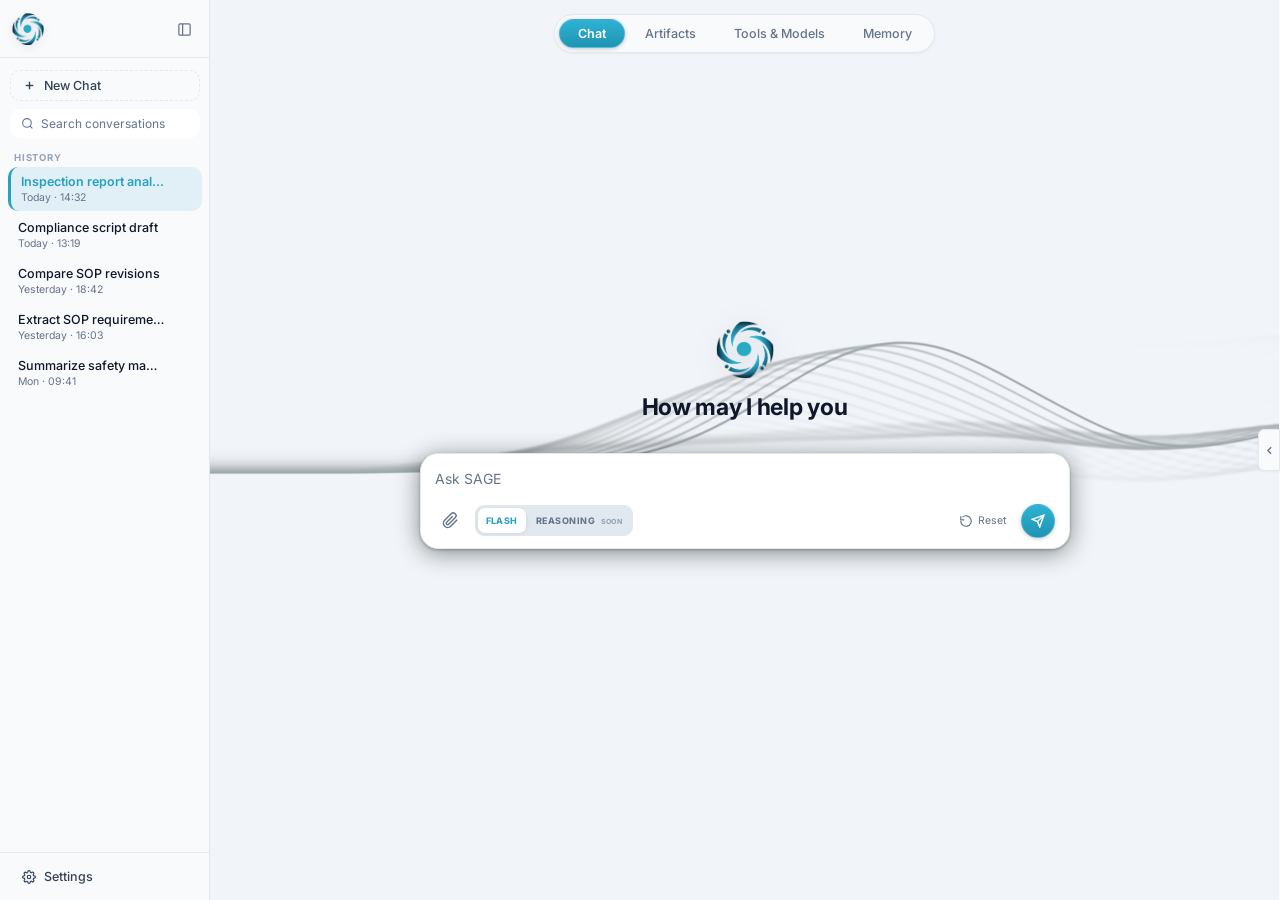
==== commit 40341cfe: "Sage Flash +Langraph implemented" ====
--- a/static/index.html
+++ b/static/index.html
@@ -131,6 +131,11 @@
                         <span>Temperature</span>
                         <select class="sp-select"><option>0.3</option><option selected>0.7</option><option>1.0</option></select>
                     </div>
+                    <button class="flash-open-btn" id="openFlashRuntimeBtn" type="button">
+                        <span class="flash-open-dot"></span>
+                        <span><strong>Flash runtime</strong><small id="flashSettingsSummary">Local RTX / remote GPU setup</small></span>
+                        <span aria-hidden="true">&rarr;</span>
+                    </button>
                 </div>
                 <div class="sp-group">
                     <div class="sp-group-label">PRIVACY</div>
@@ -205,8 +210,16 @@
                             <button class="iab attach-btn" id="attachBtn" title="Attach document or file">
                                 <svg width="17" height="17" viewBox="0 0 24 24" fill="none" stroke="currentColor" stroke-width="2"><path d="M21.44 11.05l-9.19 9.19a6 6 0 0 1-8.49-8.49l9.19-9.19a4 4 0 0 1 5.66 5.66l-9.2 9.19a2 2 0 0 1-2.83-2.83l8.49-8.48"/></svg>
                             </button>
+                            <div class="chat-mode-switch" aria-label="SAGE mode">
+                                <button class="chat-mode-btn active" id="flashModeBtn" type="button">FLASH</button>
+                                <button class="chat-mode-btn" id="reasoningModeBtn" type="button">REASONING <small>SOON</small></button>
+                            </div>
                         </div>
                         <div class="it-right">
+                            <button class="reset-chat-btn" id="resetChatInlineBtn" type="button" title="Clear this session and start fresh" aria-label="Reset chat">
+                                <svg width="14" height="14" viewBox="0 0 24 24" fill="none" stroke="currentColor" stroke-width="2"><path d="M3 12a9 9 0 1 0 3-6.7"/><polyline points="3 4 3 10 9 10"/></svg>
+                                <span>Reset</span>
+                            </button>
                             <button class="stop-btn" id="stopBtn" style="display:none">
                                 <svg width="11" height="11" viewBox="0 0 24 24" fill="currentColor"><rect x="4" y="4" width="16" height="16" rx="2"/></svg>
                                 Stop
@@ -764,6 +777,94 @@
 </div>
 
 <!-- ════════════════════ IN-SITE DOCUMENT PREVIEW MODAL ════════════════════ -->
+<!-- Flash Runtime Control Center: intentionally spacious for deep configuration -->
+<div class="flash-runtime-modal" id="flashRuntimeModal" style="display:none;" aria-hidden="true" role="dialog" aria-labelledby="flashRuntimeTitle">
+    <div class="flash-runtime-backdrop" id="flashRuntimeBackdrop"></div>
+    <div class="flash-runtime-dialog">
+        <header class="flash-runtime-header">
+            <div>
+                <div class="flash-kicker">SAGE FLASH</div>
+                <h2 id="flashRuntimeTitle">Inference control center</h2>
+                <p>Bind each role to local hardware or any compatible private GPU endpoint. Nothing here is saved to disk.</p>
+            </div>
+            <button class="flash-runtime-close" id="closeFlashRuntimeBtn" type="button" aria-label="Close">&times;</button>
+        </header>
+
+        <div class="flash-runtime-body">
+            <section class="flash-runtime-section">
+                <div class="flash-section-heading">
+                    <span class="flash-step">01</span>
+                    <div><h3>Gemma + Qwen inference</h3><p>The resident interactive pair. Both roles use the same location.</p></div>
+                </div>
+                <div class="flash-choice-grid" id="flashPrimaryChoices">
+                    <label class="flash-choice active"><input type="radio" name="flashPrimaryProvider" value="local_gpu" checked><strong>Local RTX GPU</strong><span>Launch both GGUF models on this machine.</span></label>
+                    <label class="flash-choice"><input type="radio" name="flashPrimaryProvider" value="remote"><strong>Remote GPU server</strong><span>4060, Kaggle, or company-hosted bridge.</span></label>
+                </div>
+                <div class="flash-connection-fields" id="flashPrimaryRemoteFields" hidden>
+                    <label><span>Server URL</span><input id="flashPrimaryUrl" type="url" placeholder="https://your-tunnel.example.com" autocomplete="off" spellcheck="false"></label>
+                    <label><span>API key <em>optional for trusted local URLs</em></span><input id="flashPrimaryKey" type="password" placeholder="Bearer key" autocomplete="new-password"></label>
+                </div>
+                <div class="flash-model-id-grid">
+                    <label><span>Gemma server model ID</span><input id="flashGemmaModelId" value="gemma" autocomplete="off"></label>
+                    <label><span>Qwen server model ID</span><input id="flashQwenModelId" value="qwen" autocomplete="off"></label>
+                </div>
+            </section>
+
+            <section class="flash-runtime-section">
+                <div class="flash-section-heading">
+                    <span class="flash-step">02</span>
+                    <div><h3>Background memory model</h3><p>Runs outside the response critical path. Choose CPU, reuse the GPU server, or use another endpoint.</p></div>
+                </div>
+                <label class="flash-wide-field"><span>Memory location</span>
+                    <select id="flashMemoryProvider">
+                        <option value="disabled">Disabled</option>
+                        <option value="local_cpu">Local CPU / RAM</option>
+                        <option value="primary_remote">Same remote server as Gemma + Qwen</option>
+                        <option value="secondary_remote">Separate remote server</option>
+                    </select>
+                </label>
+                <div class="flash-connection-fields" id="flashMemoryRemoteFields" hidden>
+                    <label><span>Memory server URL</span><input id="flashMemoryUrl" type="url" placeholder="https://second-tunnel.example.com" autocomplete="off" spellcheck="false"></label>
+                    <label><span>API key <em>optional</em></span><input id="flashMemoryKey" type="password" placeholder="Bearer key" autocomplete="new-password"></label>
+                </div>
+                <div class="flash-model-id-grid one">
+                    <label><span>Memory server model ID</span><input id="flashMemoryModelId" value="memory" autocomplete="off"></label>
+                </div>
+            </section>
+
+            <section class="flash-runtime-section compact">
+                <div class="flash-section-heading">
+                    <span class="flash-step">03</span>
+                    <div><h3>Catalog deployment</h3><p>Optional. Ask a compatible SAGE bridge to fetch the fixed repo/quant entries in <code>flash_models.json</code>.</p></div>
+                </div>
+                <div class="flash-deploy-row">
+                    <select id="flashDeployRole"><option value="gemma">Gemma</option><option value="qwen">Qwen</option><option value="memory">Memory 2B</option></select>
+                    <select id="flashDeployTarget"><option value="primary">Primary endpoint</option><option value="memory">Memory endpoint</option></select>
+                    <select id="flashDeployGpu"><option value="0">GPU #0</option><option value="1">GPU #1</option></select>
+                    <button id="flashDeployBtn" type="button">Deploy model</button>
+                </div>
+                <div class="flash-catalog-note" id="flashCatalogNote">Catalog will be checked when this panel opens.</div>
+            </section>
+
+            <section class="flash-diagnostics" id="flashDiagnostics" hidden>
+                <div class="flash-diagnostics-head">
+                    <strong>Connection diagnostics</strong>
+                    <span>The exact response from each configured role.</span>
+                </div>
+                <div class="flash-diagnostics-list" id="flashDiagnosticsList"></div>
+            </section>
+        </div>
+
+        <footer class="flash-runtime-footer">
+            <div class="flash-runtime-status" id="flashRuntimeStatus" data-kind="idle"><span></span><div><strong>Not tested</strong><small>Apply a profile, then test all enabled roles.</small></div></div>
+            <div class="flash-runtime-actions">
+                <button class="flash-secondary-btn" id="flashTestBtn" type="button">Test connections</button>
+                <button class="flash-primary-btn" id="flashApplyBtn" type="button">Apply for this session</button>
+            </div>
+        </footer>
+    </div>
+</div>
+
 <div class="doc-preview-modal" id="docPreviewModal" style="display:none;" aria-hidden="true" role="dialog" aria-labelledby="dpmFileName">
     <div class="dpm-backdrop" id="dpmBackdrop"></div>
     <div class="dpm-dialog">
--- a/static/style.css
+++ b/static/style.css
@@ -266,17 +266,20 @@
 /* Settings panel (slides up from footer) */
 .settings-panel {
   position: absolute;
-  bottom: 100%; left: 0; right: 0;
+  bottom: 49px; left: 0; right: 0;
   background: var(--bg-sb);
   border-top: 1px solid var(--border);
   border-radius: var(--r3) var(--r3) 0 0;
   box-shadow: 0 -6px 24px rgba(0,0,0,.1);
   max-height: 0;
+  opacity: 0;
+  pointer-events: none;
+  transform: translateY(8px);
   overflow: hidden;
-  transition: max-height .35s cubic-bezier(.4,0,.2,1);
+  transition: max-height .35s cubic-bezier(.4,0,.2,1), opacity .2s ease, transform .25s ease;
   z-index: 40;
 }
-.settings-panel.open { max-height: 400px; }
+.settings-panel.open { max-height: 400px; opacity: 1; pointer-events: auto; transform: translateY(0); }
 .sp-header {
   display: flex; align-items: center; justify-content: space-between;
   padding: 13px 14px 10px;
@@ -305,6 +308,17 @@
   border-radius: var(--r1); padding: 4px 8px;
   font-size: 12px; color: var(--tx1); cursor: pointer;
 }
+.flash-open-btn {
+  width: 100%; display: grid; grid-template-columns: 8px 1fr auto; align-items: center; gap: 9px;
+  margin-top: 8px; padding: 9px 10px; text-align: left; color: var(--tx1);
+  background: linear-gradient(135deg, var(--bg-card), var(--bg-hover));
+  border: 1px solid var(--border); border-radius: 10px; transition: border-color .18s, transform .18s;
+}
+.flash-open-btn:hover { border-color: var(--brand-lt); transform: translateY(-1px); }
+.flash-open-btn > span:nth-child(2) { display: flex; flex-direction: column; gap: 2px; min-width: 0; }
+.flash-open-btn strong { font-size: 11.5px; }
+.flash-open-btn small { font-size: 9px; color: var(--tx3); white-space: nowrap; overflow: hidden; text-overflow: ellipsis; }
+.flash-open-dot { width: 7px; height: 7px; border-radius: 50%; background: #22c55e; box-shadow: 0 0 0 3px rgba(34,197,94,.12); }
 .toggle { position: relative; width: 34px; height: 18px; cursor: pointer; display: block; }
 .toggle input { opacity: 0; width: 0; height: 0; position: absolute; }
 .tk {
@@ -538,6 +552,7 @@
 
 /* Claude / ChatGPT Unified Input Card */
 .input-card {
+  position: relative;
   display: flex;
   flex-direction: column;
   background: var(--bg-card);
@@ -609,6 +624,124 @@
   display: flex;
   align-items: center;
   gap: 6px;
+}
+
+.chat-mode-switch {
+  display: inline-flex; align-items: center; padding: 2px; gap: 2px;
+  background: var(--bg-hover); border: 1px solid var(--border); border-radius: 9px;
+}
+.chat-mode-btn {
+  height: 25px; padding: 0 8px; border-radius: 7px; color: var(--tx3);
+  font-size: 9px; font-weight: 750; letter-spacing: .055em; transition: all .16s;
+}
+.chat-mode-btn:hover { color: var(--tx1); }
+.chat-mode-btn.active { color: var(--brand); background: var(--bg-card); box-shadow: 0 1px 4px rgba(0,0,0,.08); }
+.chat-mode-btn small { margin-left: 3px; font-size: 7px; color: var(--tx4); letter-spacing: .03em; }
+.reset-chat-btn {
+  display: inline-flex; align-items: center; gap: 5px; height: 29px; padding: 0 8px;
+  border: 1px solid transparent; border-radius: 8px; color: var(--tx3); font-size: 10.5px;
+  transition: color .15s, background .15s, border-color .15s;
+}
+.reset-chat-btn:hover { color: #dc2626; background: rgba(220,38,38,.06); border-color: rgba(220,38,38,.15); }
+.composer-notice {
+  position: absolute; left: 50%; bottom: calc(100% + 9px); transform: translateX(-50%);
+  padding: 7px 11px; border-radius: 9px; white-space: nowrap; pointer-events: none;
+  color: var(--tx1); background: var(--bg-card); border: 1px solid var(--border);
+  box-shadow: var(--sh2); font-size: 10.5px; animation: fadeUp .18s ease-out;
+}
+
+/* Flash Runtime Control Center */
+.flash-runtime-modal { position: fixed; inset: 0; z-index: 1200; align-items: center; justify-content: center; padding: 24px; }
+.flash-runtime-backdrop { position: absolute; inset: 0; background: rgba(8,12,20,.66); backdrop-filter: blur(10px); }
+.flash-runtime-dialog {
+  position: relative; width: min(980px, calc(100vw - 48px)); max-height: min(880px, calc(100vh - 48px));
+  display: flex; flex-direction: column; overflow: hidden; color: var(--tx1);
+  background: var(--bg-card); border: 1px solid var(--border); border-radius: 20px;
+  box-shadow: 0 30px 90px rgba(0,0,0,.32);
+}
+.flash-runtime-header { display: flex; justify-content: space-between; gap: 24px; padding: 26px 30px 22px; border-bottom: 1px solid var(--border); }
+.flash-kicker { margin-bottom: 5px; color: var(--brand); font-size: 9px; font-weight: 800; letter-spacing: .16em; }
+.flash-runtime-header h2 { margin: 0; font-size: 23px; letter-spacing: -.025em; }
+.flash-runtime-header p { max-width: 680px; margin: 7px 0 0; color: var(--tx3); font-size: 12px; line-height: 1.5; }
+.flash-runtime-close { width: 34px; height: 34px; flex: 0 0 auto; border-radius: 10px; color: var(--tx2); font-size: 24px; line-height: 1; }
+.flash-runtime-close:hover { background: var(--bg-hover); color: var(--tx1); }
+.flash-runtime-body { overflow-y: auto; padding: 22px 30px 8px; scrollbar-width: thin; }
+.flash-runtime-section { padding: 0 0 24px; margin-bottom: 23px; border-bottom: 1px solid var(--border); }
+.flash-runtime-section.compact { border-bottom: 0; margin-bottom: 0; }
+.flash-section-heading { display: flex; gap: 12px; align-items: flex-start; margin-bottom: 16px; }
+.flash-step { display: grid; place-items: center; width: 28px; height: 28px; flex: 0 0 auto; border-radius: 9px; background: rgba(99,102,241,.1); color: var(--brand); font-size: 9px; font-weight: 800; }
+.flash-section-heading h3 { margin: 1px 0 3px; font-size: 14px; }
+.flash-section-heading p { margin: 0; color: var(--tx3); font-size: 11px; line-height: 1.45; }
+.flash-section-heading code { padding: 1px 4px; background: var(--bg-hover); border-radius: 4px; }
+.flash-choice-grid { display: grid; grid-template-columns: repeat(2, 1fr); gap: 10px; }
+.flash-choice { position: relative; display: flex; flex-direction: column; gap: 5px; padding: 14px 15px 14px 40px; border: 1px solid var(--border); border-radius: 12px; cursor: pointer; transition: all .17s; }
+.flash-choice:hover, .flash-choice.active { border-color: var(--brand-lt); background: rgba(99,102,241,.045); }
+.flash-choice input { position: absolute; left: 15px; top: 16px; accent-color: var(--brand); }
+.flash-choice strong { font-size: 12px; }
+.flash-choice span { color: var(--tx3); font-size: 10.5px; line-height: 1.4; }
+.flash-connection-fields, .flash-model-id-grid { display: grid; grid-template-columns: 1.45fr 1fr; gap: 10px; margin-top: 12px; }
+.flash-connection-fields[hidden] { display: none !important; }
+.flash-model-id-grid { grid-template-columns: repeat(2, 1fr); }
+.flash-model-id-grid.one { grid-template-columns: 1fr; }
+.flash-connection-fields label, .flash-model-id-grid label, .flash-wide-field { display: flex; flex-direction: column; gap: 6px; color: var(--tx2); font-size: 10px; font-weight: 650; }
+.flash-connection-fields label > span, .flash-model-id-grid label > span, .flash-wide-field > span { padding-left: 2px; }
+.flash-connection-fields em { color: var(--tx4); font-style: normal; font-weight: 450; }
+.flash-connection-fields input, .flash-model-id-grid input, .flash-wide-field select, .flash-deploy-row select {
+  height: 38px; box-sizing: border-box; padding: 0 11px; color: var(--tx1); background: var(--bg-sb);
+  border: 1px solid var(--border); border-radius: 9px; outline: none; font: inherit;
+}
+.flash-connection-fields input:focus, .flash-model-id-grid input:focus, .flash-wide-field select:focus { border-color: var(--brand); box-shadow: 0 0 0 3px rgba(99,102,241,.1); }
+.flash-wide-field select { width: 100%; margin-top: 1px; }
+.flash-deploy-row { display: grid; grid-template-columns: 1.1fr 1.4fr .8fr auto; gap: 9px; }
+.flash-deploy-row button, .flash-primary-btn, .flash-secondary-btn { height: 38px; padding: 0 15px; border-radius: 9px; font-size: 11px; font-weight: 700; }
+.flash-deploy-row button, .flash-primary-btn { background: var(--brand); color: #fff; }
+.flash-deploy-row button:hover, .flash-primary-btn:hover { filter: brightness(1.08); }
+.flash-secondary-btn { color: var(--tx1); background: var(--bg-hover); border: 1px solid var(--border); }
+.flash-secondary-btn:hover { border-color: var(--brand-lt); }
+.flash-catalog-note { margin-top: 9px; color: var(--tx4); font-size: 9.5px; }
+.flash-diagnostics {
+  margin: -5px 0 20px; padding: 14px; border: 1px solid var(--border); border-radius: 12px;
+  background: var(--bg-sb);
+}
+.flash-diagnostics[hidden] { display: none !important; }
+.flash-diagnostics-head { display: flex; align-items: baseline; gap: 8px; margin-bottom: 10px; }
+.flash-diagnostics-head strong { font-size: 11px; }
+.flash-diagnostics-head span { color: var(--tx3); font-size: 9.5px; }
+.flash-diagnostics-list { display: grid; gap: 7px; }
+.flash-diagnostic-row {
+  display: grid; grid-template-columns: 75px 62px 1fr; align-items: start; gap: 8px;
+  padding: 9px 10px; border: 1px solid var(--border); border-radius: 9px; background: var(--bg-card);
+  font-size: 10px; line-height: 1.45;
+}
+.flash-diagnostic-role { font-weight: 750; text-transform: capitalize; }
+.flash-diagnostic-state { font-weight: 750; color: #64748b; }
+.flash-diagnostic-row.success .flash-diagnostic-state { color: #16a34a; }
+.flash-diagnostic-row.error .flash-diagnostic-state { color: #dc2626; }
+.flash-diagnostic-copy { color: var(--tx2); overflow-wrap: anywhere; }
+.flash-diagnostic-copy small { display: block; margin-top: 3px; color: var(--tx4); }
+.flash-runtime-footer { display: flex; align-items: center; justify-content: space-between; gap: 18px; padding: 16px 30px; border-top: 1px solid var(--border); background: var(--bg-sb); }
+.flash-runtime-status { display: flex; align-items: center; gap: 10px; min-width: 0; }
+.flash-runtime-status > span { width: 8px; height: 8px; flex: 0 0 auto; border-radius: 50%; background: #94a3b8; }
+.flash-runtime-status[data-kind="working"] > span { background: #f59e0b; box-shadow: 0 0 0 4px rgba(245,158,11,.12); }
+.flash-runtime-status[data-kind="success"] > span { background: #22c55e; box-shadow: 0 0 0 4px rgba(34,197,94,.12); }
+.flash-runtime-status[data-kind="error"] > span { background: #ef4444; box-shadow: 0 0 0 4px rgba(239,68,68,.12); }
+.flash-runtime-status div { display: flex; flex-direction: column; gap: 2px; min-width: 0; }
+.flash-runtime-status strong { font-size: 11px; }
+.flash-runtime-status small { color: var(--tx3); font-size: 9.5px; white-space: nowrap; overflow: hidden; text-overflow: ellipsis; max-width: 500px; }
+.flash-runtime-actions { display: flex; gap: 8px; flex: 0 0 auto; }
+.flash-runtime-actions button:disabled, .flash-deploy-row button:disabled { opacity: .55; cursor: wait; }
+
+@media (max-width: 720px) {
+  .chat-mode-btn { padding: 0 6px; }
+  .chat-mode-btn small, .reset-chat-btn span { display: none; }
+  .flash-runtime-modal { padding: 8px; }
+  .flash-runtime-dialog { width: calc(100vw - 16px); max-height: calc(100vh - 16px); border-radius: 15px; }
+  .flash-runtime-header, .flash-runtime-body, .flash-runtime-footer { padding-left: 17px; padding-right: 17px; }
+  .flash-choice-grid, .flash-connection-fields, .flash-model-id-grid { grid-template-columns: 1fr; }
+  .flash-deploy-row { grid-template-columns: 1fr 1fr; }
+  .flash-runtime-footer { align-items: flex-start; flex-direction: column; }
+  .flash-runtime-actions { width: 100%; }
+  .flash-runtime-actions button { flex: 1; }
 }
 
 .input-privacy-pill {
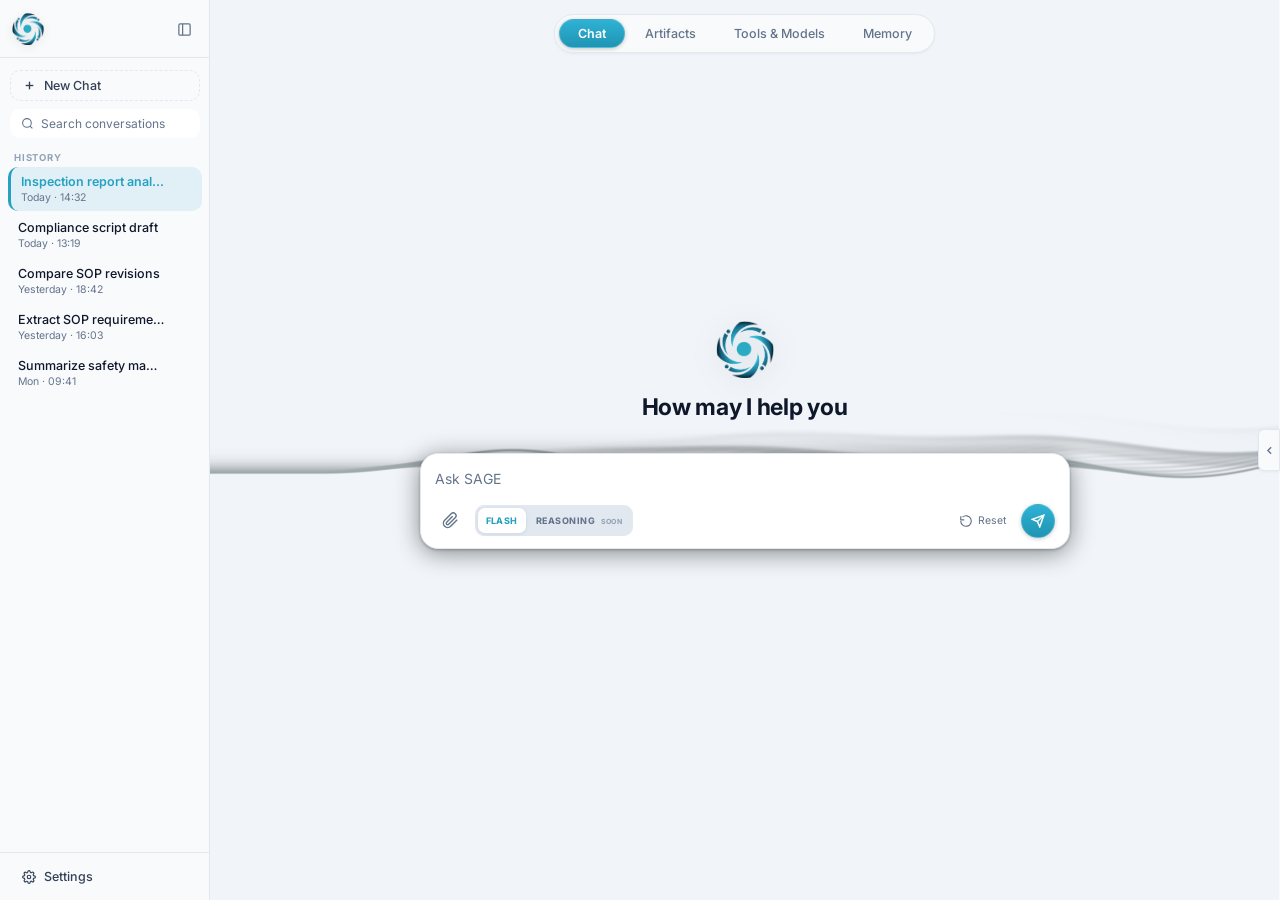
==== commit 13450a85: "Use durable memory in Flash chats" ====
--- a/static/index.html
+++ b/static/index.html
@@ -95,7 +95,7 @@
 
         <!-- Settings at bottom -->
         <div class="sidebar-foot">
-            <button class="settings-trigger" id="settingsBtn">
+            <button class="settings-trigger" id="settingsBtn" type="button">
                 <svg width="14" height="14" viewBox="0 0 24 24" fill="none" stroke="currentColor" stroke-width="2"><circle cx="12" cy="12" r="3"/><path d="M19.4 15a1.65 1.65 0 0 0 .33 1.82l.06.06a2 2 0 0 1-2.83 2.83l-.06-.06a1.65 1.65 0 0 0-1.82-.33 1.65 1.65 0 0 0-1 1.51V21a2 2 0 0 1-4 0v-.09A1.65 1.65 0 0 0 9 19.4a1.65 1.65 0 0 0-1.82.33l-.06.06a2 2 0 0 1-2.83-2.83l.06-.06A1.65 1.65 0 0 0 4.68 15a1.65 1.65 0 0 0-1.51-1H3a2 2 0 0 1 0-4h.09A1.65 1.65 0 0 0 4.6 9a1.65 1.65 0 0 0-.33-1.82l-.06-.06a2 2 0 0 1 2.83-2.83l.06.06A1.65 1.65 0 0 0 9 4.68a1.65 1.65 0 0 0 1-1.51V3a2 2 0 0 1 4 0v.09a1.65 1.65 0 0 0 1 1.51 1.65 1.65 0 0 0 1.82-.33l.06-.06a2 2 0 0 1 2.83 2.83l-.06.06A1.65 1.65 0 0 0 19.4 9a1.65 1.65 0 0 0 1.51 1H21a2 2 0 0 1 0 4h-.09a1.65 1.65 0 0 0-1.51 1z"/></svg>
                 Settings
             </button>
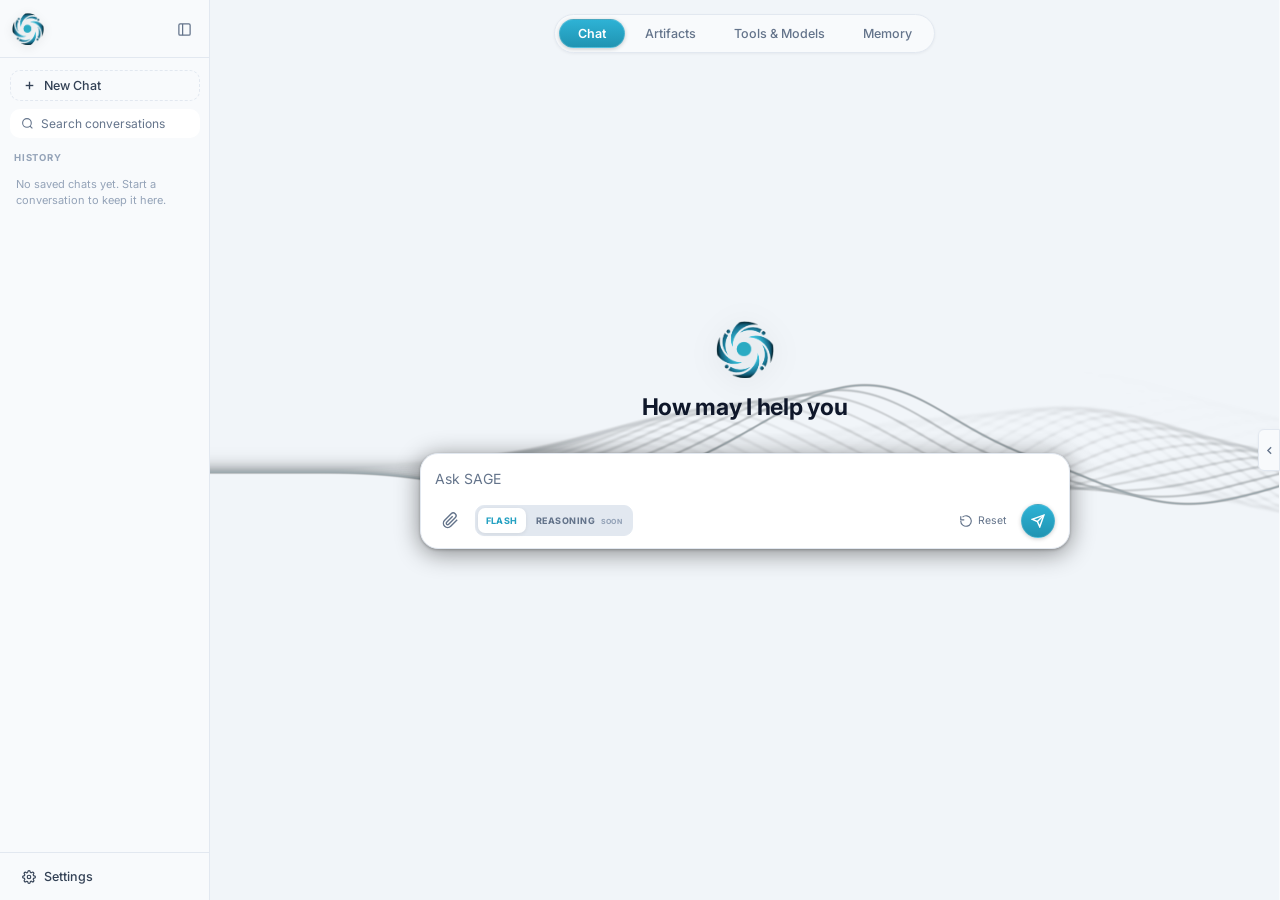
==== commit e3bbe57b: "feat(memory): implement standalone multi-tier memory package and wire real backend memory vault" ====
--- a/static/index.html
+++ b/static/index.html
@@ -8,7 +8,7 @@
     <link rel="preconnect" href="https://fonts.googleapis.com">
     <link rel="preconnect" href="https://fonts.gstatic.com" crossorigin>
     <link href="https://fonts.googleapis.com/css2?family=Inter:wght@300;400;500;600;700&display=swap" rel="stylesheet">
-    <link rel="stylesheet" href="/static/style.css">
+    <link rel="stylesheet" href="/static/style.css?v=integrated-runtime-3">
 </head>
 <body>
 <div class="app-shell">
@@ -45,51 +45,7 @@
 
             <div class="sec-label">HISTORY</div>
             <nav class="history-list" id="historyList">
-                <div class="history-item active" data-id="1">
-                    <div class="h-text">
-                        <span class="h-title">Inspection report analysis</span>
-                        <span class="h-time">Today · 14:32</span>
-                    </div>
-                    <button class="h-del-btn" title="Delete chat" aria-label="Delete chat">
-                        <svg width="13" height="13" viewBox="0 0 24 24" fill="none" stroke="currentColor" stroke-width="2"><polyline points="3 6 5 6 21 6"/><path d="M19 6v14a2 2 0 0 1-2 2H7a2 2 0 0 1-2-2V6m3 0V4a2 2 0 0 1 2-2h4a2 2 0 0 1 2 2v2"/></svg>
-                    </button>
-                </div>
-                <div class="history-item" data-id="2">
-                    <div class="h-text">
-                        <span class="h-title">Compliance script draft</span>
-                        <span class="h-time">Today · 13:19</span>
-                    </div>
-                    <button class="h-del-btn" title="Delete chat" aria-label="Delete chat">
-                        <svg width="13" height="13" viewBox="0 0 24 24" fill="none" stroke="currentColor" stroke-width="2"><polyline points="3 6 5 6 21 6"/><path d="M19 6v14a2 2 0 0 1-2 2H7a2 2 0 0 1-2-2V6m3 0V4a2 2 0 0 1 2-2h4a2 2 0 0 1 2 2v2"/></svg>
-                    </button>
-                </div>
-                <div class="history-item" data-id="3">
-                    <div class="h-text">
-                        <span class="h-title">Compare SOP revisions</span>
-                        <span class="h-time">Yesterday · 18:42</span>
-                    </div>
-                    <button class="h-del-btn" title="Delete chat" aria-label="Delete chat">
-                        <svg width="13" height="13" viewBox="0 0 24 24" fill="none" stroke="currentColor" stroke-width="2"><polyline points="3 6 5 6 21 6"/><path d="M19 6v14a2 2 0 0 1-2 2H7a2 2 0 0 1-2-2V6m3 0V4a2 2 0 0 1 2-2h4a2 2 0 0 1 2 2v2"/></svg>
-                    </button>
-                </div>
-                <div class="history-item" data-id="4">
-                    <div class="h-text">
-                        <span class="h-title">Extract SOP requirements</span>
-                        <span class="h-time">Yesterday · 16:03</span>
-                    </div>
-                    <button class="h-del-btn" title="Delete chat" aria-label="Delete chat">
-                        <svg width="13" height="13" viewBox="0 0 24 24" fill="none" stroke="currentColor" stroke-width="2"><polyline points="3 6 5 6 21 6"/><path d="M19 6v14a2 2 0 0 1-2 2H7a2 2 0 0 1-2-2V6m3 0V4a2 2 0 0 1 2-2h4a2 2 0 0 1 2 2v2"/></svg>
-                    </button>
-                </div>
-                <div class="history-item" data-id="5">
-                    <div class="h-text">
-                        <span class="h-title">Summarize safety manual</span>
-                        <span class="h-time">Mon · 09:41</span>
-                    </div>
-                    <button class="h-del-btn" title="Delete chat" aria-label="Delete chat">
-                        <svg width="13" height="13" viewBox="0 0 24 24" fill="none" stroke="currentColor" stroke-width="2"><polyline points="3 6 5 6 21 6"/><path d="M19 6v14a2 2 0 0 1-2 2H7a2 2 0 0 1-2-2V6m3 0V4a2 2 0 0 1 2-2h4a2 2 0 0 1 2 2v2"/></svg>
-                    </button>
-                </div>
+                <!-- Populated from /api/chats -->
             </nav>
         </div>
 
@@ -114,22 +70,38 @@
                     <div class="sp-group-label">APPEARANCE</div>
                     <div class="sp-row">
                         <span>Theme</span>
-                        <select class="sp-select"><option>Light</option><option>Dark</option><option>System</option></select>
+                        <select class="sp-select" id="settingTheme">
+                            <option value="light">Light</option>
+                            <option value="dark">Dark</option>
+                            <option value="system">System</option>
+                        </select>
                     </div>
                     <div class="sp-row">
                         <span>Font size</span>
-                        <select class="sp-select"><option>Small</option><option selected>Medium</option><option>Large</option></select>
+                        <select class="sp-select" id="settingFontSize">
+                            <option value="small">Small</option>
+                            <option value="medium" selected>Medium</option>
+                            <option value="large">Large</option>
+                        </select>
                     </div>
                 </div>
                 <div class="sp-group">
                     <div class="sp-group-label">MODEL</div>
                     <div class="sp-row">
                         <span>Default model</span>
-                        <select class="sp-select"><option>Auto</option><option>Gemma 4B</option><option>Qwen3-VL</option></select>
+                        <select class="sp-select" id="settingDefaultModel">
+                            <option value="auto">Auto</option>
+                            <option value="gemma">Gemma 4B</option>
+                            <option value="qwen">Qwen3-VL</option>
+                        </select>
                     </div>
                     <div class="sp-row">
                         <span>Temperature</span>
-                        <select class="sp-select"><option>0.3</option><option selected>0.7</option><option>1.0</option></select>
+                        <select class="sp-select" id="settingTemperature">
+                            <option value="0.3">0.3</option>
+                            <option value="0.7" selected>0.7</option>
+                            <option value="1.0">1.0</option>
+                        </select>
                     </div>
                     <button class="flash-open-btn" id="openFlashRuntimeBtn" type="button">
                         <span class="flash-open-dot"></span>
@@ -141,11 +113,11 @@
                     <div class="sp-group-label">PRIVACY</div>
                     <div class="sp-row">
                         <span>Save history</span>
-                        <label class="toggle"><input type="checkbox" checked><span class="tk"></span></label>
+                        <label class="toggle"><input type="checkbox" id="settingSaveHistory" checked><span class="tk"></span></label>
                     </div>
                     <div class="sp-row">
                         <span>Send telemetry</span>
-                        <label class="toggle"><input type="checkbox"><span class="tk"></span></label>
+                        <label class="toggle"><input type="checkbox" id="settingTelemetry"><span class="tk"></span></label>
                     </div>
                 </div>
             </div>
@@ -581,8 +553,46 @@
                 </div>
             </div>
 
-            <!-- Full-Screen Dual Board Split -->
-            <div class="mv-dual-board">
+            <!-- Live System Status Bar -->
+            <div class="mv-status-bar" id="mvStatusBar">
+                <div class="mv-status-group">
+                    <div class="mv-status-item">
+                        <span class="mv-status-label">Database:</span>
+                        <span class="mv-status-pill pill-db" id="mvDbStatusPill"><span class="mv-dot green"></span><span id="mvDbStatusText">SQLite · Active</span></span>
+                    </div>
+                    <div class="mv-status-item">
+                        <span class="mv-status-label">Vector Index:</span>
+                        <span class="mv-status-pill pill-chroma" id="mvChromaStatusPill"><span class="mv-dot green"></span><span id="mvChromaStatusText">Chroma · Ready</span></span>
+                    </div>
+                    <div class="mv-status-item">
+                        <span class="mv-status-label">Embedding:</span>
+                        <span class="mv-status-pill pill-emb" id="mvEmbStatusPill"><span class="mv-dot blue"></span><span id="mvEmbStatusText">all-MiniLM-L6-v2</span></span>
+                    </div>
+                    <div class="mv-status-item">
+                        <span class="mv-status-label">Model Runtime:</span>
+                        <span class="mv-status-pill pill-model-unavail" id="mvModelStatusPill" title="SAGE model weights not installed on this host. Deterministic memory store, retrieval, budgeting, and tool dispatcher are fully active."><span class="mv-dot orange"></span><span>MODEL UNAVAILABLE</span></span>
+                    </div>
+                </div>
+                <div class="mv-status-actions">
+                    <button class="mv-sync-btn" id="mvSyncBtn" title="Sync memory state from backend database">
+                        <svg width="12" height="12" viewBox="0 0 24 24" fill="none" stroke="currentColor" stroke-width="2.5"><polyline points="23 4 23 10 17 10"/><path d="M20.49 15a9 9 0 1 1-2.12-9.36L23 10"/></svg>
+                        <span>Sync State</span>
+                    </button>
+                </div>
+            </div>
+
+            <!-- Sub-Navigation Bar -->
+            <div class="mv-subnav-bar">
+                <div class="mv-subnav-pills" id="mvSubnavPills">
+                    <button class="mv-subnav-btn active" data-view="vault">Semantic Memory Vault</button>
+                    <button class="mv-subnav-btn" data-view="recent">Recent Conversation (5 msgs)</button>
+                    <button class="mv-subnav-btn" data-view="derived">Derived / Compressed Memory</button>
+                    <button class="mv-subnav-btn" data-view="activity">Operational Activity Log</button>
+                </div>
+            </div>
+
+            <!-- Full-Screen Dual Board Split (Semantic Hot & Cold) -->
+            <div class="mv-dual-board" id="mvViewVault">
                 
                 <!-- ════════ LEFT COLUMN: HOT MEMORY (SESSION) ════════ -->
                 <div class="mv-tier-col mv-col-hot">
@@ -593,7 +603,7 @@
                                 <span>HOT MEMORY</span>
                             </div>
                             <h3 class="mv-tier-title">Session Scratchpad</h3>
-                            <span class="mv-tier-desc">Real-time working context for current session. Auto-wiped on session reset.</span>
+                            <span class="mv-tier-desc">Real-time working context for current session. Scoped to current chat.</span>
                         </div>
                         <div class="mv-tier-count-pill" title="Active session items">
                             <span class="mv-count-number" id="mvHotCount">0</span>
@@ -637,7 +647,7 @@
                                 <span>COLD MEMORY</span>
                             </div>
                             <h3 class="mv-tier-title">Persistent Knowledge Base</h3>
-                            <span class="mv-tier-desc">Durable cross-session memory. Stores user preferences, project conventions &amp; rules.</span>
+                            <span class="mv-tier-desc">Durable cross-session memory. Persistent user-level semantic memory.</span>
                         </div>
                         <div class="mv-tier-count-pill" title="Persistent vault items">
                             <span class="mv-count-number" id="mvColdCount">0</span>
@@ -674,6 +684,69 @@
                 </div>
 
             </div>
+
+            <!-- ════════ RECENT CONVERSATION CONTEXT VIEW ════════ -->
+            <div class="mv-section-view" id="mvViewRecent" style="display: none;">
+                <div class="mv-section-header">
+                    <div class="mv-section-title-wrap">
+                        <div class="mv-tier-badge recent">
+                            <span class="mv-pulse-dot"></span>
+                            <span>CONVERSATION LEDGER</span>
+                        </div>
+                        <h3 class="mv-section-title">Recent Conversation Context</h3>
+                        <p class="mv-section-desc">Chronological window of the latest messages injected into model prompt. <strong>Recent conversation context — chronological, not semantic memory.</strong></p>
+                    </div>
+                    <div class="mv-tier-count-pill">
+                        <span class="mv-count-number" id="mvRecentMsgCount">0</span>
+                        <span class="mv-count-text">Messages</span>
+                    </div>
+                </div>
+                <div class="mv-recent-msgs-stream" id="mvRecentMsgsStack">
+                    <!-- Populated from /api/memory/recent-chat -->
+                </div>
+            </div>
+
+            <!-- ════════ DERIVED / COMPRESSED MEMORY VIEW ════════ -->
+            <div class="mv-section-view" id="mvViewDerived" style="display: none;">
+                <div class="mv-section-header">
+                    <div class="mv-section-title-wrap">
+                        <div class="mv-tier-badge derived">
+                            <span class="mv-pulse-dot"></span>
+                            <span>COMPRESSED MEMORY</span>
+                        </div>
+                        <h3 class="mv-section-title">Derived &amp; Compacted Summaries</h3>
+                        <p class="mv-section-desc">Summarized knowledge representations derived from earlier conversation turns or compacted hot memories.</p>
+                    </div>
+                    <div class="mv-tier-count-pill">
+                        <span class="mv-count-number" id="mvDerivedCount">0</span>
+                        <span class="mv-count-text">Entries</span>
+                    </div>
+                </div>
+                <div class="mv-tier-cards-stream" id="mvDerivedCardsStack">
+                    <!-- Populated dynamically from real backend -->
+                </div>
+            </div>
+
+            <!-- ════════ OPERATIONAL ACTIVITY LOG VIEW ════════ -->
+            <div class="mv-section-view" id="mvViewActivity" style="display: none;">
+                <div class="mv-section-header">
+                    <div class="mv-section-title-wrap">
+                        <div class="mv-tier-badge activity">
+                            <span class="mv-pulse-dot"></span>
+                            <span>AUDIT TRAIL</span>
+                        </div>
+                        <h3 class="mv-section-title">Memory Activity Event Ledger</h3>
+                        <p class="mv-section-desc">Real backend operational events (STORE, SEARCH, UPDATE, DELETE, PROMOTE, SUMMARIZE) recording memory lifecycle actions.</p>
+                    </div>
+                    <div class="mv-tier-count-pill">
+                        <span class="mv-count-number" id="mvActivityCount">0</span>
+                        <span class="mv-count-text">Events</span>
+                    </div>
+                </div>
+                <div class="mv-activity-stream" id="mvActivityStream">
+                    <!-- Populated from /api/memory/activity -->
+                </div>
+            </div>
         </div>
     </main>
 
@@ -813,22 +886,10 @@
             <section class="flash-runtime-section">
                 <div class="flash-section-heading">
                     <span class="flash-step">02</span>
-                    <div><h3>Background memory model</h3><p>Runs outside the response critical path. Choose CPU, reuse the GPU server, or use another endpoint.</p></div>
-                </div>
-                <label class="flash-wide-field"><span>Memory location</span>
-                    <select id="flashMemoryProvider">
-                        <option value="disabled">Disabled</option>
-                        <option value="local_cpu">Local CPU / RAM</option>
-                        <option value="primary_remote">Same remote server as Gemma + Qwen</option>
-                        <option value="secondary_remote">Separate remote server</option>
-                    </select>
-                </label>
-                <div class="flash-connection-fields" id="flashMemoryRemoteFields" hidden>
-                    <label><span>Memory server URL</span><input id="flashMemoryUrl" type="url" placeholder="https://second-tunnel.example.com" autocomplete="off" spellcheck="false"></label>
-                    <label><span>API key <em>optional</em></span><input id="flashMemoryKey" type="password" placeholder="Bearer key" autocomplete="new-password"></label>
-                </div>
-                <div class="flash-model-id-grid one">
-                    <label><span>Memory server model ID</span><input id="flashMemoryModelId" value="memory" autocomplete="off"></label>
+                    <div>
+                        <h3>Local SAGE memory</h3>
+                        <p>Flash no longer runs a 2B compressor on CPU or a remote GPU. Chat history and durable facts use the local SQLite ledger only (<code>temp/sage_memory.db</code>).</p>
+                    </div>
                 </div>
             </section>
 
@@ -838,8 +899,8 @@
                     <div><h3>Catalog deployment</h3><p>Optional. Ask a compatible SAGE bridge to fetch the fixed repo/quant entries in <code>flash_models.json</code>.</p></div>
                 </div>
                 <div class="flash-deploy-row">
-                    <select id="flashDeployRole"><option value="gemma">Gemma</option><option value="qwen">Qwen</option><option value="memory">Memory 2B</option></select>
-                    <select id="flashDeployTarget"><option value="primary">Primary endpoint</option><option value="memory">Memory endpoint</option></select>
+                    <select id="flashDeployRole"><option value="gemma">Gemma</option><option value="qwen">Qwen</option></select>
+                    <select id="flashDeployTarget"><option value="primary">Primary endpoint</option></select>
                     <select id="flashDeployGpu"><option value="0">GPU #0</option><option value="1">GPU #1</option></select>
                     <button id="flashDeployBtn" type="button">Deploy model</button>
                 </div>
@@ -925,7 +986,7 @@
 </div>
 
 <script src="/static/three.min.js" onerror="this.onerror=null;this.src='three.min.js'"></script>
-<script src="/static/artifact_graph.js" onerror="this.onerror=null;this.src='artifact_graph.js'"></script>
-<script src="/static/app.js" onerror="this.onerror=null;this.src='app.js'"></script>
+<script src="/static/artifact_graph.js?v=integrated-runtime-3" onerror="this.onerror=null;this.src='artifact_graph.js?v=integrated-runtime-3'"></script>
+<script src="/static/app.js?v=integrated-runtime-3" onerror="this.onerror=null;this.src='app.js?v=integrated-runtime-3'"></script>
 </body>
 </html>
--- a/static/style.css
+++ b/static/style.css
@@ -40,6 +40,60 @@
   color-scheme: light;
 }
 
+:root[data-font-size="small"] { font-size: 12px; }
+:root[data-font-size="medium"] { font-size: 13.5px; }
+:root[data-font-size="large"] { font-size: 15.5px; }
+
+:root[data-theme="dark"] {
+  --bg:           #0b1220;
+  --bg-sb:        #0f172a;
+  --bg-chat:      #0b1220;
+  --bg-card:      #111827;
+  --bg-hover:     #1e293b;
+  --bg-active:    #334155;
+  --border:       #1f2937;
+  --border-focus: #38bdf8;
+  --bfocus:       #38bdf8;
+  --tx1:          #e2e8f0;
+  --tx2:          #cbd5e1;
+  --tx3:          #94a3b8;
+  --tx4:          #64748b;
+  --sh1: 0 1px 3px rgba(0, 0, 0, 0.35);
+  --sh2: 0 12px 28px rgba(0, 0, 0, 0.45);
+  color-scheme: dark;
+}
+
+.history-empty {
+  padding: 10px 8px;
+  color: var(--tx4);
+  font-size: 11px;
+  line-height: 1.45;
+}
+
+.runtime-banner {
+  position: absolute;
+  top: 54px;
+  left: 50%;
+  transform: translateX(-50%);
+  z-index: 20;
+  max-width: min(720px, calc(100% - 40px));
+  padding: 8px 12px;
+  border-radius: 10px;
+  background: rgba(15, 23, 42, 0.92);
+  color: #f8fafc;
+  font-size: 11px;
+  line-height: 1.4;
+  box-shadow: var(--sh2);
+  display: none;
+}
+.runtime-banner.show { display: block; }
+.runtime-banner button {
+  margin-left: 8px;
+  color: #7dd3fc;
+  text-decoration: underline;
+  font-weight: 600;
+}
+
 /* ── RESET ───────────────────────────────────────── */
 *, *::before, *::after { box-sizing: border-box; margin: 0; padding: 0; }
 html, body { height: 100%; overflow: hidden; background: var(--bg); }
@@ -4052,36 +4106,290 @@
   background: var(--brand-lt);
 }
 
-/* Empty State */
-.mv-empty-state {
-  display: flex;
-  flex-direction: column;
-  align-items: center;
-  justify-content: center;
-  padding: 36px 16px;
-  text-align: center;
+/* ── Memory Vault Status & Extended Views ─────────────────────── */
+.mv-status-bar {
+  display: flex;
+  align-items: center;
+  justify-content: space-between;
+  padding: 8px 24px;
+  background: var(--bg-sb);
+  border-bottom: 1px solid var(--border);
+  gap: 12px;
+  flex-wrap: wrap;
+  font-size: 12px;
+}
+
+.mv-status-group {
+  display: flex;
+  align-items: center;
+  gap: 16px;
+  flex-wrap: wrap;
+}
+
+.mv-status-item {
+  display: flex;
+  align-items: center;
+  gap: 6px;
+}
+
+.mv-status-label {
   color: var(--tx3);
-}
-
-.mv-empty-icon {
-  font-size: 26px;
-  margin-bottom: 6px;
-}
-
-.mv-empty-title {
+  font-size: 11.5px;
+  font-weight: 500;
+}
+
+.mv-status-pill {
+  display: inline-flex;
+  align-items: center;
+  gap: 5px;
+  padding: 3px 8px;
+  border-radius: 999px;
+  font-size: 11px;
   font-weight: 600;
+  background: var(--bg-card);
+  border: 1px solid var(--border);
+  color: var(--tx1);
+}
+
+.mv-dot {
+  width: 7px;
+  height: 7px;
+  border-radius: 50%;
+  flex-shrink: 0;
+}
+
+.mv-dot.green {
+  background-color: #10b981;
+  box-shadow: 0 0 0 2px rgba(16, 185, 129, 0.2);
+}
+
+.mv-dot.blue {
+  background-color: #3b82f6;
+  box-shadow: 0 0 0 2px rgba(59, 130, 246, 0.2);
+}
+
+.mv-dot.orange {
+  background-color: #f59e0b;
+  box-shadow: 0 0 0 2px rgba(245, 158, 11, 0.2);
+}
+
+.pill-model-unavail {
+  background: rgba(245, 158, 11, 0.1);
+  border-color: rgba(245, 158, 11, 0.35);
+  color: #d97706;
+}
+
+.mv-status-actions {
+  display: flex;
+  align-items: center;
+}
+
+.mv-sync-btn {
+  display: inline-flex;
+  align-items: center;
+  gap: 5px;
+  padding: 4px 10px;
+  border-radius: 6px;
+  background: var(--bg-card);
+  border: 1px solid var(--border);
+  font-size: 11.5px;
+  font-weight: 500;
+  color: var(--tx2);
+  cursor: pointer;
+  transition: all 0.15s ease;
+}
+
+.mv-sync-btn:hover {
+  background: var(--bg-hover);
+  color: var(--tx1);
+  border-color: var(--brand);
+}
+
+.mv-subnav-bar {
+  display: flex;
+  align-items: center;
+  padding: 8px 24px;
+  background: var(--bg-chat);
+  border-bottom: 1px solid var(--border);
+  overflow-x: auto;
+}
+
+.mv-subnav-pills {
+  display: flex;
+  gap: 6px;
+}
+
+.mv-subnav-btn {
+  padding: 5px 12px;
+  border-radius: 6px;
+  font-size: 12px;
+  font-weight: 500;
+  color: var(--tx2);
+  background: transparent;
+  border: 1px solid transparent;
+  cursor: pointer;
+  transition: all 0.15s ease;
+  white-space: nowrap;
+}
+
+.mv-subnav-btn:hover {
+  background: var(--bg-hover);
+  color: var(--tx1);
+}
+
+.mv-subnav-btn.active {
+  background: var(--bg-card);
+  color: var(--brand);
+  border-color: var(--border);
+  font-weight: 600;
+  box-shadow: var(--sh1);
+}
+
+.mv-section-view {
+  flex: 1;
+  display: flex;
+  flex-direction: column;
+  padding: 20px 24px;
+  overflow-y: auto;
+  gap: 16px;
+}
+
+.mv-section-header {
+  display: flex;
+  align-items: flex-start;
+  justify-content: space-between;
+  gap: 16px;
+  border-bottom: 1px solid var(--border);
+  padding-bottom: 14px;
+}
+
+.mv-section-title-wrap {
+  display: flex;
+  flex-direction: column;
+  gap: 4px;
+}
+
+.mv-section-title {
+  font-size: 15px;
+  font-weight: 700;
+  color: var(--tx1);
+  margin: 0;
+}
+
+.mv-section-desc {
+  font-size: 12px;
+  color: var(--tx3);
+  margin: 0;
+  line-height: 1.45;
+}
+
+.mv-recent-msgs-stream, .mv-activity-stream {
+  display: flex;
+  flex-direction: column;
+  gap: 10px;
+}
+
+.mv-recent-card {
+  background: var(--bg-card);
+  border: 1px solid var(--border);
+  border-radius: 8px;
+  padding: 12px 16px;
+  display: flex;
+  flex-direction: column;
+  gap: 8px;
+  box-shadow: var(--sh1);
+}
+
+.mv-recent-head {
+  display: flex;
+  align-items: center;
+  justify-content: space-between;
+}
+
+.mv-role-badge {
+  font-size: 10.5px;
+  font-weight: 700;
+  text-transform: uppercase;
+  padding: 2px 7px;
+  border-radius: 4px;
+  letter-spacing: 0.4px;
+}
+
+.mv-role-user {
+  background: rgba(59, 130, 246, 0.12);
+  color: #3b82f6;
+  border: 1px solid rgba(59, 130, 246, 0.25);
+}
+
+.mv-role-assistant {
+  background: rgba(16, 185, 129, 0.12);
+  color: #10b981;
+  border: 1px solid rgba(16, 185, 129, 0.25);
+}
+
+.mv-recent-time {
+  font-size: 11px;
+  color: var(--tx4);
+  font-family: var(--font-mono);
+}
+
+.mv-recent-body {
   font-size: 13px;
+  line-height: 1.5;
   color: var(--tx1);
-  margin-bottom: 3px;
-}
-
-.mv-empty-desc {
-  font-size: 11.5px;
-  max-width: 240px;
-  line-height: 1.35;
-}
-
-
-
-
-
+  white-space: pre-wrap;
+  word-break: break-word;
+}
+
+.mv-activity-card {
+  background: var(--bg-card);
+  border: 1px solid var(--border);
+  border-radius: 8px;
+  padding: 10px 14px;
+  display: flex;
+  align-items: center;
+  justify-content: space-between;
+  gap: 12px;
+  font-size: 12px;
+}
+
+.mv-activity-left {
+  display: flex;
+  align-items: center;
+  gap: 10px;
+  flex: 1;
+}
+
+.mv-act-badge {
+  font-size: 10px;
+  font-weight: 700;
+  padding: 2px 6px;
+  border-radius: 4px;
+  letter-spacing: 0.3px;
+}
+
+.mv-act-store { background: rgba(16, 185, 129, 0.12); color: #10b981; border: 1px solid rgba(16, 185, 129, 0.25); }
+.mv-act-search { background: rgba(59, 130, 246, 0.12); color: #3b82f6; border: 1px solid rgba(59, 130, 246, 0.25); }
+.mv-act-update { background: rgba(245, 158, 11, 0.12); color: #f59e0b; border: 1px solid rgba(245, 158, 11, 0.25); }
+.mv-act-delete { background: rgba(239, 68, 68, 0.12); color: #ef4444; border: 1px solid rgba(239, 68, 68, 0.25); }
+.mv-act-promote { background: rgba(139, 92, 246, 0.12); color: #8b5cf6; border: 1px solid rgba(139, 92, 246, 0.25); }
+.mv-act-summarize { background: rgba(20, 184, 166, 0.12); color: #14b8a6; border: 1px solid rgba(20, 184, 166, 0.25); }
+
+.mv-act-details {
+  color: var(--tx2);
+  font-size: 12px;
+  word-break: break-word;
+}
+
+.mv-act-time {
+  font-size: 11px;
+  color: var(--tx4);
+  white-space: nowrap;
+  font-family: var(--font-mono);
+}
+
+
+
+
+
+
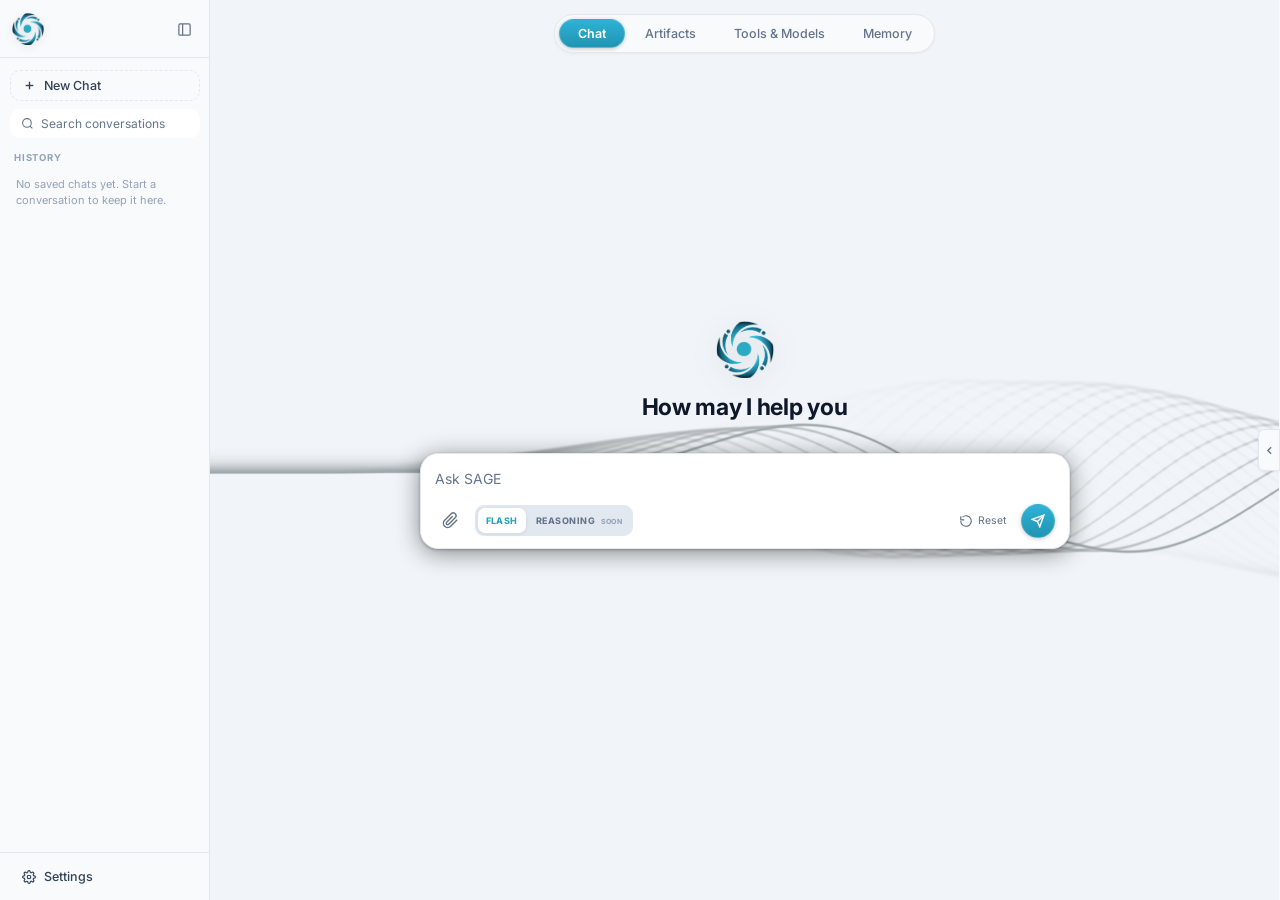
==== commit 88e948b7: "memory and rag integrated" ====
--- a/static/index.html
+++ b/static/index.html
@@ -570,7 +570,7 @@
                     </div>
                     <div class="mv-status-item">
                         <span class="mv-status-label">Model Runtime:</span>
-                        <span class="mv-status-pill pill-model-unavail" id="mvModelStatusPill" title="SAGE model weights not installed on this host. Deterministic memory store, retrieval, budgeting, and tool dispatcher are fully active."><span class="mv-dot orange"></span><span>MODEL UNAVAILABLE</span></span>
+                        <span class="mv-status-pill pill-model-unavail" id="mvModelStatusPill" title="The curator extracts durable global facts after every completed turn and compresses chat episodes when they leave Hot memory."><span class="mv-dot orange"></span><span>2B CURATOR</span></span>
                     </div>
                 </div>
                 <div class="mv-status-actions">
@@ -585,8 +585,8 @@
             <div class="mv-subnav-bar">
                 <div class="mv-subnav-pills" id="mvSubnavPills">
                     <button class="mv-subnav-btn active" data-view="vault">Semantic Memory Vault</button>
-                    <button class="mv-subnav-btn" data-view="recent">Recent Conversation (5 msgs)</button>
-                    <button class="mv-subnav-btn" data-view="derived">Derived / Compressed Memory</button>
+                    <button class="mv-subnav-btn" data-view="recent">Hot Context (5 turns)</button>
+                    <button class="mv-subnav-btn" data-view="derived">Cold Memory</button>
                     <button class="mv-subnav-btn" data-view="activity">Operational Activity Log</button>
                 </div>
             </div>
@@ -600,10 +600,10 @@
                         <div class="mv-tier-title-group">
                             <div class="mv-tier-badge hot">
                                 <span class="mv-pulse-dot"></span>
-                                <span>HOT MEMORY</span>
+                                <span>COLD MEMORY</span>
                             </div>
-                            <h3 class="mv-tier-title">Session Scratchpad</h3>
-                            <span class="mv-tier-desc">Real-time working context for current session. Scoped to current chat.</span>
+                            <h3 class="mv-tier-title">Chat Episodes</h3>
+                            <span class="mv-tier-desc">Compressed older context scoped only to the current chat.</span>
                         </div>
                         <div class="mv-tier-count-pill" title="Active session items">
                             <span class="mv-count-number" id="mvHotCount">0</span>
@@ -614,20 +614,20 @@
                     <!-- Dedicated Hot Memory Input Card -->
                     <div class="mv-dedicated-input-card hot-input-card">
                         <div class="mv-dic-header">
-                            <span class="mv-dic-label">Add Session Context</span>
+                            <span class="mv-dic-label">Add Chat Memory</span>
                             <select id="mvHotCategory" class="mv-dic-select" title="Category">
-                                <option value="task" selected>Task</option>
+                                <option value="project" selected>Project</option>
                                 <option value="decision">Decision</option>
-                                <option value="summary">Summary</option>
-                                <option value="technical">Technical</option>
+                                <option value="fact">Fact</option>
+                                <option value="instruction">Instruction</option>
                             </select>
                         </div>
-                        <textarea id="mvHotInput" class="mv-dic-textarea" placeholder="Add session memory (e.g. Working on user authentication; debugging latency in vision tool...)" rows="2"></textarea>
+                        <textarea id="mvHotInput" class="mv-dic-textarea" placeholder="Add an older chat-specific episode or project detail..." rows="2"></textarea>
                         <div class="mv-dic-actions">
                             <span class="mv-dic-hint">Press Enter to save, Shift+Enter for new line</span>
                             <button id="mvHotAddBtn" class="mv-dic-submit-btn hot-submit" title="Add entry to session memory">
                                 <svg width="12" height="12" viewBox="0 0 24 24" fill="none" stroke="currentColor" stroke-width="2.5"><line x1="12" y1="5" x2="12" y2="19"/><line x1="5" y1="12" x2="19" y2="12"/></svg>
-                                <span>Add to Hot Memory</span>
+                                <span>Add to Chat Memory</span>
                             </button>
                         </div>
                     </div>
@@ -644,10 +644,10 @@
                         <div class="mv-tier-title-group">
                             <div class="mv-tier-badge cold">
                                 <span class="mv-pulse-dot"></span>
-                                <span>COLD MEMORY</span>
+                                <span>GLOBAL MEMORY</span>
                             </div>
-                            <h3 class="mv-tier-title">Persistent Knowledge Base</h3>
-                            <span class="mv-tier-desc">Durable cross-session memory. Persistent user-level semantic memory.</span>
+                            <h3 class="mv-tier-title">Personal Information</h3>
+                            <span class="mv-tier-desc">Stable personal details shared across chats.</span>
                         </div>
                         <div class="mv-tier-count-pill" title="Persistent vault items">
                             <span class="mv-count-number" id="mvColdCount">0</span>
@@ -658,23 +658,26 @@
                     <!-- Dedicated Cold Memory Input Card -->
                     <div class="mv-dedicated-input-card cold-input-card">
                         <div class="mv-dic-header">
-                            <span class="mv-dic-label">Add Persistent Knowledge</span>
+                            <span class="mv-dic-label">Add Personal Information</span>
                             <select id="mvColdCategory" class="mv-dic-select" title="Category">
-                                <option value="preference" selected>Preference</option>
-                                <option value="personal">Personal</option>
-                                <option value="project">Project</option>
-                                <option value="technical">Technical</option>
-                                <option value="decision">Decision</option>
+                                <option value="personal" selected>Personal info</option>
                             </select>
                         </div>
-                        <textarea id="mvColdInput" class="mv-dic-textarea" placeholder="Add persistent memory (e.g. Prefers FastAPI backend; always write code with Type Hints...)" rows="2"></textarea>
+                        <textarea id="mvColdInput" class="mv-dic-textarea" placeholder="Add stable personal information (e.g. My name is Rakshit Jain.)" rows="2"></textarea>
                         <div class="mv-dic-actions">
                             <span class="mv-dic-hint">Persists permanently across sessions &amp; reboots</span>
                             <button id="mvColdAddBtn" class="mv-dic-submit-btn cold-submit" title="Add entry to persistent memory">
                                 <svg width="12" height="12" viewBox="0 0 24 24" fill="none" stroke="currentColor" stroke-width="2.5"><line x1="12" y1="5" x2="12" y2="19"/><line x1="5" y1="12" x2="19" y2="12"/></svg>
-                                <span>Add to Cold Memory</span>
+                                <span>Add to Global Memory</span>
                             </button>
                         </div>
+                    </div>
+
+                    <div class="mv-bulk-toolbar" id="mvGlobalBulkToolbar">
+                        <label class="mv-select-all"><input id="mvGlobalSelectAll" type="checkbox"> <span>Select visible</span></label>
+                        <span class="mv-bulk-count" id="mvGlobalSelectedCount">0 selected</span>
+                        <button class="mv-bulk-btn" id="mvGlobalDeleteSelectedBtn" type="button" disabled>Delete selected</button>
+                        <button class="mv-bulk-btn danger" id="mvGlobalDeleteAllBtn" type="button">Delete all visible</button>
                     </div>
 
                     <!-- Cold Memory Cards Stream -->
@@ -712,10 +715,10 @@
                     <div class="mv-section-title-wrap">
                         <div class="mv-tier-badge derived">
                             <span class="mv-pulse-dot"></span>
-                            <span>COMPRESSED MEMORY</span>
-                        </div>
-                        <h3 class="mv-section-title">Derived &amp; Compacted Summaries</h3>
-                        <p class="mv-section-desc">Summarized knowledge representations derived from earlier conversation turns or compacted hot memories.</p>
+                            <span>CHAT-SCOPED COLD MEMORY</span>
+                        </div>
+                        <h3 class="mv-section-title">Cold Memory</h3>
+                        <p class="mv-section-desc">Compressed records from this chat after a completed turn leaves the five-turn Hot window. Categories may include summaries, decisions, preferences, instructions, and task context.</p>
                     </div>
                     <div class="mv-tier-count-pill">
                         <span class="mv-count-number" id="mvDerivedCount">0</span>
@@ -743,6 +746,12 @@
                         <span class="mv-count-text">Events</span>
                     </div>
                 </div>
+                <div class="mv-bulk-toolbar mv-activity-bulk-toolbar" id="mvActivityBulkToolbar">
+                    <label class="mv-select-all"><input id="mvActivitySelectAll" type="checkbox"> <span>Select visible</span></label>
+                    <span class="mv-bulk-count" id="mvActivitySelectedCount">0 selected</span>
+                    <button class="mv-bulk-btn" id="mvActivityDeleteSelectedBtn" type="button" disabled>Delete selected</button>
+                    <button class="mv-bulk-btn danger" id="mvActivityDeleteAllBtn" type="button">Delete all visible</button>
+                </div>
                 <div class="mv-activity-stream" id="mvActivityStream">
                     <!-- Populated from /api/memory/activity -->
                 </div>
@@ -762,6 +771,9 @@
                 <svg width="12" height="12" viewBox="0 0 24 24" fill="none" stroke="currentColor" stroke-width="2.5"><path d="M12 22s8-4 8-10V5l-8-3-8 3v7c0 6 8 10 8 10z"/></svg>
                 <span>Air-Gapped · Zero Leak</span>
             </button>
+            <button class="observer-launch-btn" id="observerLaunchBtn" title="Open live SAGE Observer">
+                <span class="observer-live-dot"></span><span>Observer</span><b id="observerEventCount">0</b>
+            </button>
             <button class="icon-btn" id="closeRightBtn" title="Collapse">
                 <svg width="14" height="14" viewBox="0 0 24 24" fill="none" stroke="currentColor" stroke-width="2"><polyline points="15 18 9 12 15 6"/></svg>
             </button>
@@ -771,13 +783,16 @@
         <div class="panel-scroll" id="panelScroll">
             <div class="panel-sec exec-panel-sec">
                 <div class="panel-sec-head">
-                    <div class="panel-section-title">Agent Panel</div>
+                    <div class="panel-section-title">Live progress</div>
                     <div class="exec-badge" id="execBadge">
                         <span class="exec-dot" id="execStatusDot"></span>
                         <span id="execStatusText">Idle</span>
                     </div>
                 </div>
-                <div class="panel-lbl">EXECUTION TILES</div>
+                <div class="exec-flow-guide" aria-label="Steps run from top to bottom">
+                    <span class="exec-flow-arrow">1 <i></i> 2 <i></i> 3</span>
+                    <span>Runs from top to bottom</span>
+                </div>
 
                 <!-- Execution tiles stream wrapper with top/bottom blur masks -->
                 <div class="exec-stream-wrapper" id="execStreamWrapper">
@@ -788,8 +803,8 @@
                             <div class="ees-icon">
                                 <svg width="24" height="24" viewBox="0 0 24 24" fill="none" stroke="currentColor" stroke-width="1.8"><circle cx="12" cy="12" r="10"/><polyline points="12 6 12 12 16 14"/></svg>
                             </div>
-                            <div class="ees-title">No current activity</div>
-                            <div class="ees-desc">start a new chat with sage to begin .</div>
+                            <div class="ees-title">Ready when you are</div>
+                            <div class="ees-desc">Send a message to see SAGE's progress here.</div>
                         </div>
                     </div>
                     <div class="edge-blur-bottom" id="edgeBlurBottom"></div>
@@ -887,9 +902,21 @@
                 <div class="flash-section-heading">
                     <span class="flash-step">02</span>
                     <div>
-                        <h3>Local SAGE memory</h3>
-                        <p>Flash no longer runs a 2B compressor on CPU or a remote GPU. Chat history and durable facts use the local SQLite ledger only (<code>temp/sage_memory.db</code>).</p>
-                    </div>
+                        <h3>2B memory curator</h3>
+                        <p>Runs after the visible answer: durable Global facts are extracted immediately, while turns leaving the five-turn window are compressed into chat-scoped Cold memory.</p>
+                    </div>
+                </div>
+                <div class="flash-choice-grid" id="flashMemoryChoices">
+                    <label class="flash-choice active"><input type="radio" name="flashMemoryProvider" value="local_cpu" checked><strong>Local CPU</strong><span>Recommended. Zero GPU layers and no chat latency.</span></label>
+                    <label class="flash-choice"><input type="radio" name="flashMemoryProvider" value="remote"><strong>Remote endpoint</strong><span>Use a separate private/Kaggle memory server.</span></label>
+                    <label class="flash-choice"><input type="radio" name="flashMemoryProvider" value="disabled"><strong>Disabled</strong><span>Keep raw chat only; do not curate evicted turns.</span></label>
+                </div>
+                <div class="flash-connection-fields" id="flashMemoryRemoteFields" hidden>
+                    <label><span>Memory server URL</span><input id="flashMemoryUrl" type="url" placeholder="https://memory-tunnel.example.com" autocomplete="off" spellcheck="false"></label>
+                    <label><span>API key <em>optional for trusted local URLs</em></span><input id="flashMemoryKey" type="password" placeholder="Bearer key" autocomplete="new-password"></label>
+                </div>
+                <div class="flash-model-id-grid">
+                    <label><span>Memory server model ID</span><input id="flashMemoryModelId" value="memory" autocomplete="off"></label>
                 </div>
             </section>
 
@@ -899,8 +926,8 @@
                     <div><h3>Catalog deployment</h3><p>Optional. Ask a compatible SAGE bridge to fetch the fixed repo/quant entries in <code>flash_models.json</code>.</p></div>
                 </div>
                 <div class="flash-deploy-row">
-                    <select id="flashDeployRole"><option value="gemma">Gemma</option><option value="qwen">Qwen</option></select>
-                    <select id="flashDeployTarget"><option value="primary">Primary endpoint</option></select>
+                    <select id="flashDeployRole"><option value="gemma">Gemma</option><option value="qwen">Qwen</option><option value="memory">Memory 2B</option></select>
+                    <select id="flashDeployTarget"><option value="primary">Primary endpoint</option><option value="memory">Memory endpoint</option></select>
                     <select id="flashDeployGpu"><option value="0">GPU #0</option><option value="1">GPU #1</option></select>
                     <button id="flashDeployBtn" type="button">Deploy model</button>
                 </div>
@@ -923,6 +950,40 @@
                 <button class="flash-primary-btn" id="flashApplyBtn" type="button">Apply for this session</button>
             </div>
         </footer>
+    </div>
+</div>
+
+<!-- Live Observer: compact summary plus expandable full execution inspector -->
+<div class="observer-popover" id="observerPopover" hidden>
+    <div class="observer-popover-head"><strong>Live Observer</strong><button id="observerExpandBtn" type="button">Expand</button></div>
+    <div class="observer-popover-status" id="observerPopoverStatus">Waiting for a run…</div>
+    <div class="observer-mini-events" id="observerMiniEvents"></div>
+</div>
+<div class="observer-modal" id="observerModal" hidden aria-hidden="true" role="dialog" aria-labelledby="observerTitle">
+    <div class="observer-modal-backdrop" id="observerModalBackdrop"></div>
+    <div class="observer-dialog">
+        <header class="observer-header">
+            <div><span class="observer-kicker">SAGE OBSERVER</span><h2 id="observerTitle">Execution inspector</h2><p id="observerRunLabel">No active run</p></div>
+            <div class="observer-header-actions"><button id="observerExportBtn" type="button">Export JSON</button><button id="observerCloseBtn" type="button" aria-label="Close">&times;</button></div>
+        </header>
+        <div class="observer-workspace">
+            <aside class="observer-timeline" id="observerTimeline"></aside>
+            <section class="observer-detail">
+                <div class="observer-detail-empty" id="observerDetailEmpty">Select an event to inspect its sanitized input, output, routing, timing, and memory data.</div>
+                <div class="observer-detail-content" id="observerDetailContent" hidden>
+                    <div class="observer-detail-heading">
+                        <div><span class="observer-detail-step" id="observerDetailStep">Event</span><h3 id="observerDetailTitle">Execution event</h3></div>
+                        <div class="observer-detail-meta" id="observerDetailMeta"></div>
+                    </div>
+                    <p class="observer-detail-summary" id="observerDetailSummary"></p>
+                    <div class="observer-io-grid" id="observerDetailSections"></div>
+                    <details class="observer-raw-details">
+                        <summary>Raw sanitized event</summary>
+                        <pre id="observerDetailJson"></pre>
+                    </details>
+                </div>
+            </section>
+        </div>
     </div>
 </div>
 
--- a/static/style.css
+++ b/static/style.css
@@ -4388,8 +4388,26 @@
   font-family: var(--font-mono);
 }
 
-
-
-
-
-
+.mv-bulk-toolbar{display:flex;align-items:center;gap:8px;flex-wrap:wrap;margin:0 16px 8px;padding:8px 10px;border:1px solid var(--border);border-radius:9px;background:rgba(37,161,194,.035);font-size:11px;color:var(--tx2)}
+.mv-select-all{display:inline-flex;align-items:center;gap:6px;cursor:pointer;font-weight:600}.mv-select-all input,.mv-card-select input,.mv-activity-select input{accent-color:var(--brand);cursor:pointer}.mv-bulk-count{margin-right:auto;color:var(--tx3)}
+.mv-bulk-btn{padding:4px 8px;border:1px solid var(--border);border-radius:6px;background:var(--bg-card);color:var(--tx2);font-size:11px;font-weight:600;cursor:pointer}.mv-bulk-btn:disabled{opacity:.45;cursor:not-allowed}.mv-bulk-btn:not(:disabled):hover{border-color:var(--brand);color:var(--tx1)}.mv-bulk-btn.danger{color:#c62f3c;border-color:rgba(239,68,68,.28)}.mv-bulk-btn.danger:not(:disabled):hover{background:rgba(239,68,68,.1);border-color:rgba(239,68,68,.55)}
+.mv-card-select{position:absolute;top:10px;right:11px}.mv-card.has-bulk-select .mv-card-id{margin-right:22px}.mv-activity-select{display:flex;align-items:center}.mv-activity-card{position:relative}.mv-activity-card .mv-activity-left{min-width:0}
+
+/* Clear, chronological compact progress flow. Deep technical data stays in Observer. */
+.exec-flow-guide{display:flex;align-items:center;justify-content:space-between;gap:8px;margin:2px 1px 9px;padding:7px 9px;border:1px solid rgba(31,166,196,.15);border-radius:9px;background:rgba(31,166,196,.055);color:var(--tx3);font-size:9.5px;font-weight:650}.exec-flow-arrow{display:inline-flex;align-items:center;gap:4px;color:#159bbb;font-weight:800}.exec-flow-arrow i{width:10px;height:1px;background:rgba(21,155,187,.45);position:relative}.exec-flow-arrow i::after{content:'';position:absolute;right:-1px;top:-2px;border-left:4px solid rgba(21,155,187,.6);border-top:2.5px solid transparent;border-bottom:2.5px solid transparent}
+.exec-tiles-track{gap:10px;padding-left:7px}.exec-tile:not(:last-child)::after{content:'';position:absolute;left:13px;bottom:-11px;width:1px;height:11px;background:linear-gradient(to bottom,rgba(21,155,187,.45),rgba(21,155,187,.12))}.exec-tile[data-status="failed"]{border-color:rgba(225,91,100,.42);background:rgba(225,91,100,.035)}.exec-tile:focus-visible{outline:2px solid rgba(21,155,187,.55);outline-offset:2px}.et-head{justify-content:flex-start}.et-step-number{width:20px;height:20px;display:inline-grid;place-items:center;flex:0 0 20px;border-radius:50%;background:#e8f7fa;color:#118fab;font:800 9px/1 ui-monospace,SFMono-Regular,Consolas,monospace}.et-status{margin-left:auto}.et-status.failed{color:#cf3f4a}.et-details-hint{display:block;padding-top:5px;border-top:1px solid rgba(100,130,145,.12);color:#178eaa;font-size:9.5px;font-weight:650;opacity:0;max-height:0;overflow:hidden;transition:opacity .16s ease,max-height .16s ease}.exec-tile:hover .et-details-hint,.exec-tile:focus-visible .et-details-hint{opacity:1;max-height:24px}
+
+.observer-launch-btn{display:flex;align-items:center;gap:6px;border:1px solid rgba(30,166,196,.24);background:rgba(30,166,196,.08);color:var(--tx2);border-radius:999px;padding:6px 9px;font:600 11px/1 inherit;cursor:pointer}.observer-launch-btn b{min-width:18px;text-align:center;color:#159bbb}.observer-live-dot{width:7px;height:7px;border-radius:50%;background:#9aa8b5}.observer-launch-btn.live .observer-live-dot{background:#1fb7d2;box-shadow:0 0 0 4px rgba(31,183,210,.13);animation:observerPulse 1.5s infinite}@keyframes observerPulse{50%{opacity:.45}}
+/* Structured Observer detail surface. */
+.observer-detail-content[hidden]{display:none!important}
+.observer-detail-empty[hidden]{display:none!important}
+.observer-detail-content{display:flex;flex-direction:column;gap:14px;min-height:100%}.observer-detail-heading{display:flex;align-items:flex-start;justify-content:space-between;gap:16px}.observer-detail-heading h3{margin:4px 0 0;font-size:20px;color:var(--tx1)}.observer-detail-step{display:inline-flex;padding:3px 7px;border-radius:999px;background:#e8f7fa;color:#138eaa;font-size:9px;font-weight:800;letter-spacing:.08em;text-transform:uppercase}.observer-detail-meta{text-align:right;line-height:1.5}.observer-detail-summary{margin:0;padding:11px 13px;border-left:3px solid #20a8c5;border-radius:0 10px 10px 0;background:rgba(32,168,197,.065);color:var(--tx2);font-size:12px;line-height:1.55}.observer-io-grid{display:grid;grid-template-columns:repeat(2,minmax(0,1fr));gap:12px}.observer-io-card{min-width:0;border:1px solid var(--border);border-radius:13px;background:#fff;overflow:hidden;box-shadow:0 5px 20px rgba(18,55,74,.05)}.observer-io-card.metadata{grid-column:1/-1}.observer-io-card h4{margin:0;padding:9px 12px;border-bottom:1px solid var(--border);font-size:10px;letter-spacing:.07em;text-transform:uppercase;color:var(--tx2)}.observer-io-card.input h4{color:#176b9c;background:#f0f8fd}.observer-io-card.output h4{color:#187849;background:#f1faf5}.observer-io-card pre{min-height:90px!important;max-height:360px;overflow:auto;border-radius:0!important;background:#13232d!important;padding:14px!important}.observer-raw-details{border:1px solid var(--border);border-radius:12px;background:#fff;overflow:hidden}.observer-raw-details summary{cursor:pointer;padding:11px 13px;color:var(--tx2);font-size:11px;font-weight:700}.observer-raw-details pre{border-radius:0!important;min-height:160px!important}.observer-event.active{border-color:#20a8c5!important;box-shadow:0 0 0 2px rgba(32,168,197,.1),0 5px 18px rgba(19,62,83,.08)!important}.observer-event.active .observer-event-seq{background:#1da8c5;color:#fff}@media(max-width:900px){.observer-io-grid{grid-template-columns:1fr}.observer-io-card.metadata{grid-column:auto}.observer-detail-heading{flex-direction:column}.observer-detail-meta{text-align:left}}
+
+.observer-popover{position:fixed;z-index:1200;right:18px;top:58px;width:min(390px,calc(100vw - 36px));max-height:62vh;overflow:hidden;background:rgba(250,253,255,.98);border:1px solid rgba(31,129,157,.22);box-shadow:0 20px 55px rgba(18,47,67,.2);border-radius:16px}.observer-popover-head{display:flex;align-items:center;justify-content:space-between;padding:13px 15px;border-bottom:1px solid var(--border)}.observer-popover-head button,.observer-header-actions button{border:1px solid var(--border);background:#fff;border-radius:8px;padding:6px 10px;color:var(--tx2);cursor:pointer}.observer-popover-status{padding:10px 15px;color:var(--tx3);font-size:11px}.observer-mini-events{padding:0 10px 12px;max-height:45vh;overflow:auto}.observer-mini-event{display:grid;grid-template-columns:9px 1fr auto;gap:9px;align-items:start;padding:9px 7px;border-top:1px solid rgba(100,130,145,.12);font-size:11px}.observer-mini-event i{width:8px;height:8px;margin-top:3px;border-radius:50%;background:#93a5b0}.observer-mini-event.completed i{background:#24a66a}.observer-mini-event.failed i{background:#e15b64}.observer-mini-event.started i,.observer-mini-event.queued i{background:#1daecb}.observer-mini-event small{color:var(--tx3)}
+.observer-modal[hidden],.observer-popover[hidden]{display:none!important}.observer-modal{position:fixed;inset:0;z-index:1500;display:flex;align-items:center;justify-content:center;padding:22px}.observer-modal-backdrop{position:absolute;inset:0;background:rgba(8,21,31,.48);backdrop-filter:blur(8px)}.observer-dialog{position:relative;width:min(1500px,96vw);height:min(900px,93vh);display:flex;flex-direction:column;background:#f8fbfd;border:1px solid rgba(255,255,255,.55);border-radius:22px;box-shadow:0 32px 90px rgba(5,25,38,.34);overflow:hidden}.observer-header{display:flex;justify-content:space-between;gap:20px;padding:18px 22px;background:#fff;border-bottom:1px solid var(--border)}.observer-header h2{margin:3px 0;font-size:21px}.observer-header p{margin:0;color:var(--tx3);font-size:11px}.observer-kicker{font-size:10px;letter-spacing:.18em;color:#169cba;font-weight:800}.observer-header-actions{display:flex;align-items:center;gap:8px}.observer-header-actions #observerCloseBtn{font-size:21px;padding:2px 10px}.observer-workspace{min-height:0;flex:1;display:grid;grid-template-columns:minmax(330px,38%) 1fr}.observer-timeline{overflow:auto;padding:14px;border-right:1px solid var(--border)}.observer-event{width:100%;text-align:left;border:1px solid transparent;background:transparent;border-radius:11px;padding:11px;display:grid;grid-template-columns:34px 1fr auto;gap:9px;cursor:pointer;color:var(--tx1)}.observer-event:hover,.observer-event.active{background:#fff;border-color:rgba(26,159,188,.2);box-shadow:0 4px 18px rgba(19,62,83,.07)}.observer-event-seq{font:700 10px/24px monospace;color:#148fab;background:#e9f8fb;border-radius:7px;text-align:center;height:24px}.observer-event strong{display:block;font-size:12px}.observer-event span{display:block;font-size:11px;color:var(--tx3);margin-top:3px}.observer-event time{font:10px monospace;color:var(--tx3)}.observer-detail{min-width:0;overflow:auto;padding:20px}.observer-detail-empty{height:100%;display:grid;place-items:center;text-align:center;color:var(--tx3);padding:40px}.observer-detail-meta{margin-bottom:12px;color:var(--tx2);font-size:12px}.observer-detail pre{margin:0;white-space:pre-wrap;word-break:break-word;background:#0e1c25;color:#d8eef4;padding:18px;border-radius:13px;font:11px/1.6 Consolas,monospace;min-height:200px}@media(max-width:800px){.observer-workspace{grid-template-columns:1fr}.observer-timeline{max-height:42vh;border-right:0;border-bottom:1px solid var(--border)}.observer-modal{padding:6px}.observer-dialog{width:100%;height:98vh;border-radius:14px}}
+
+
+
+
+
+
